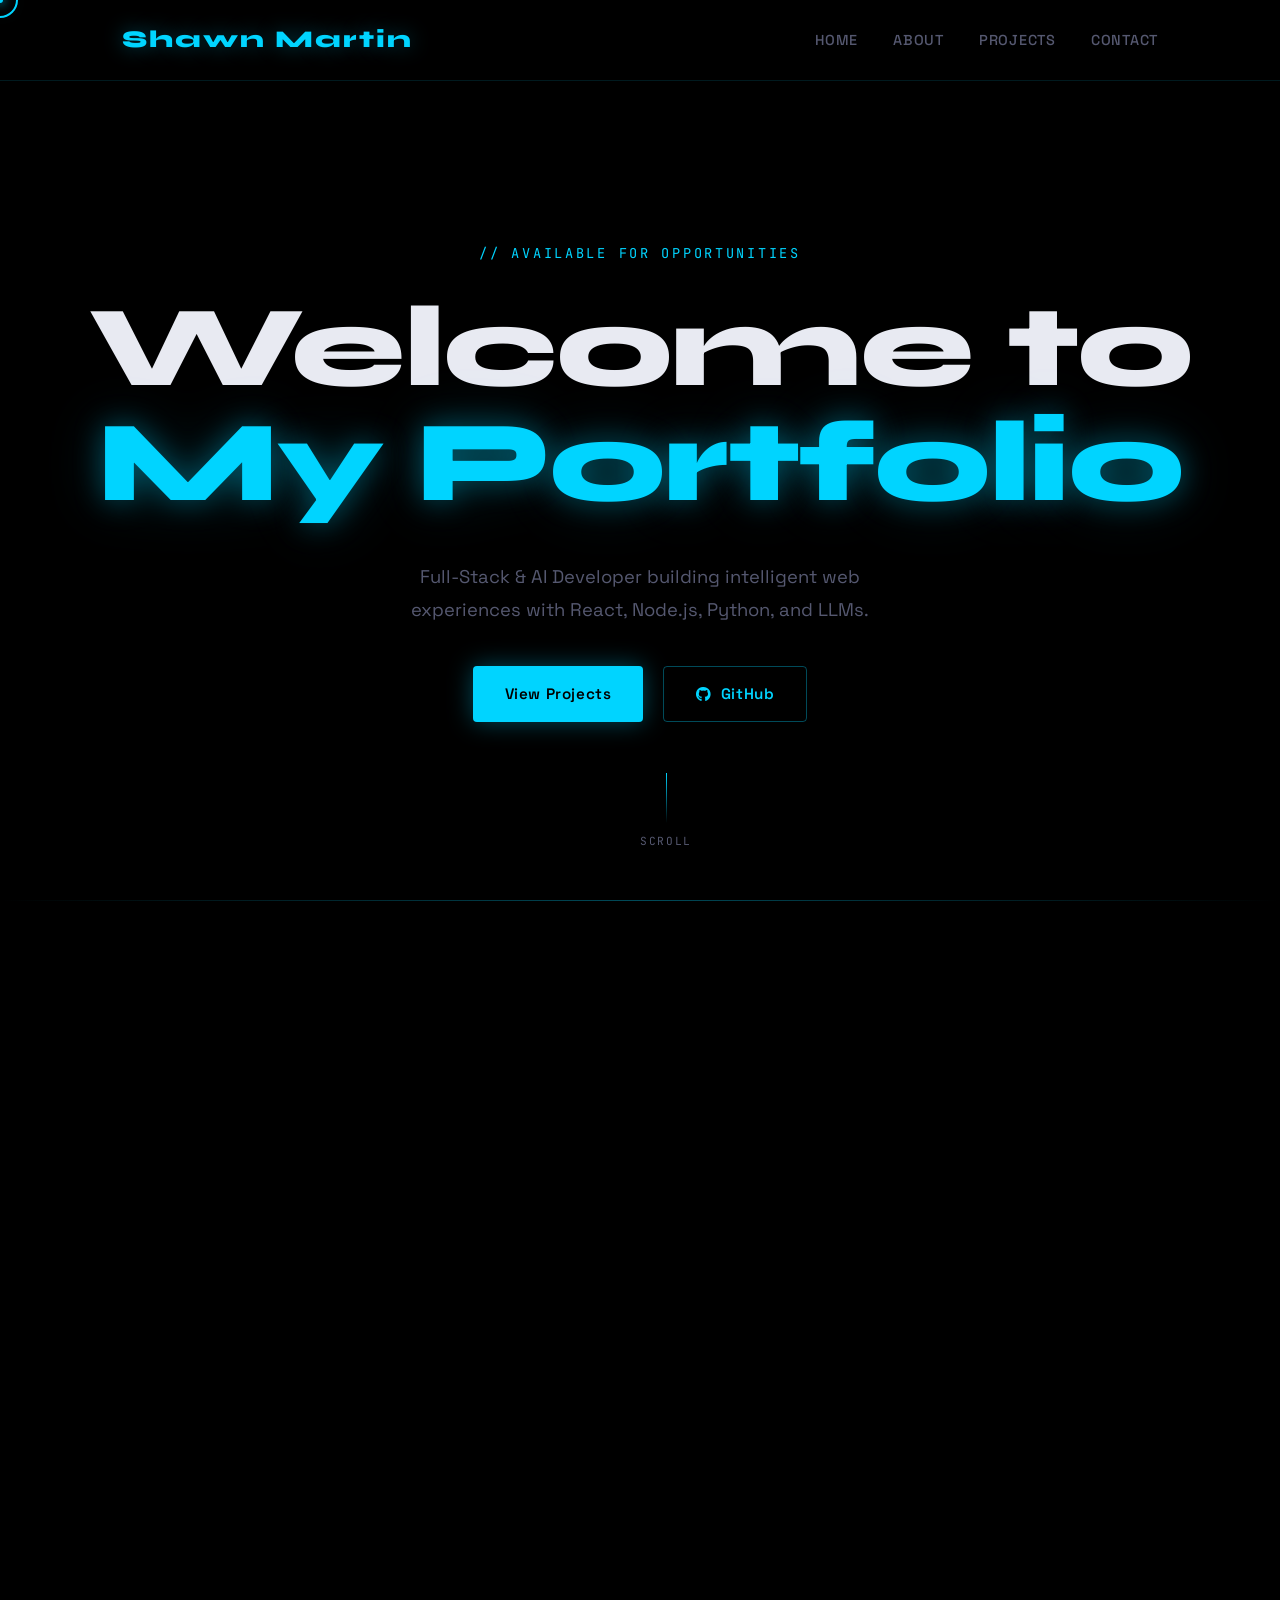
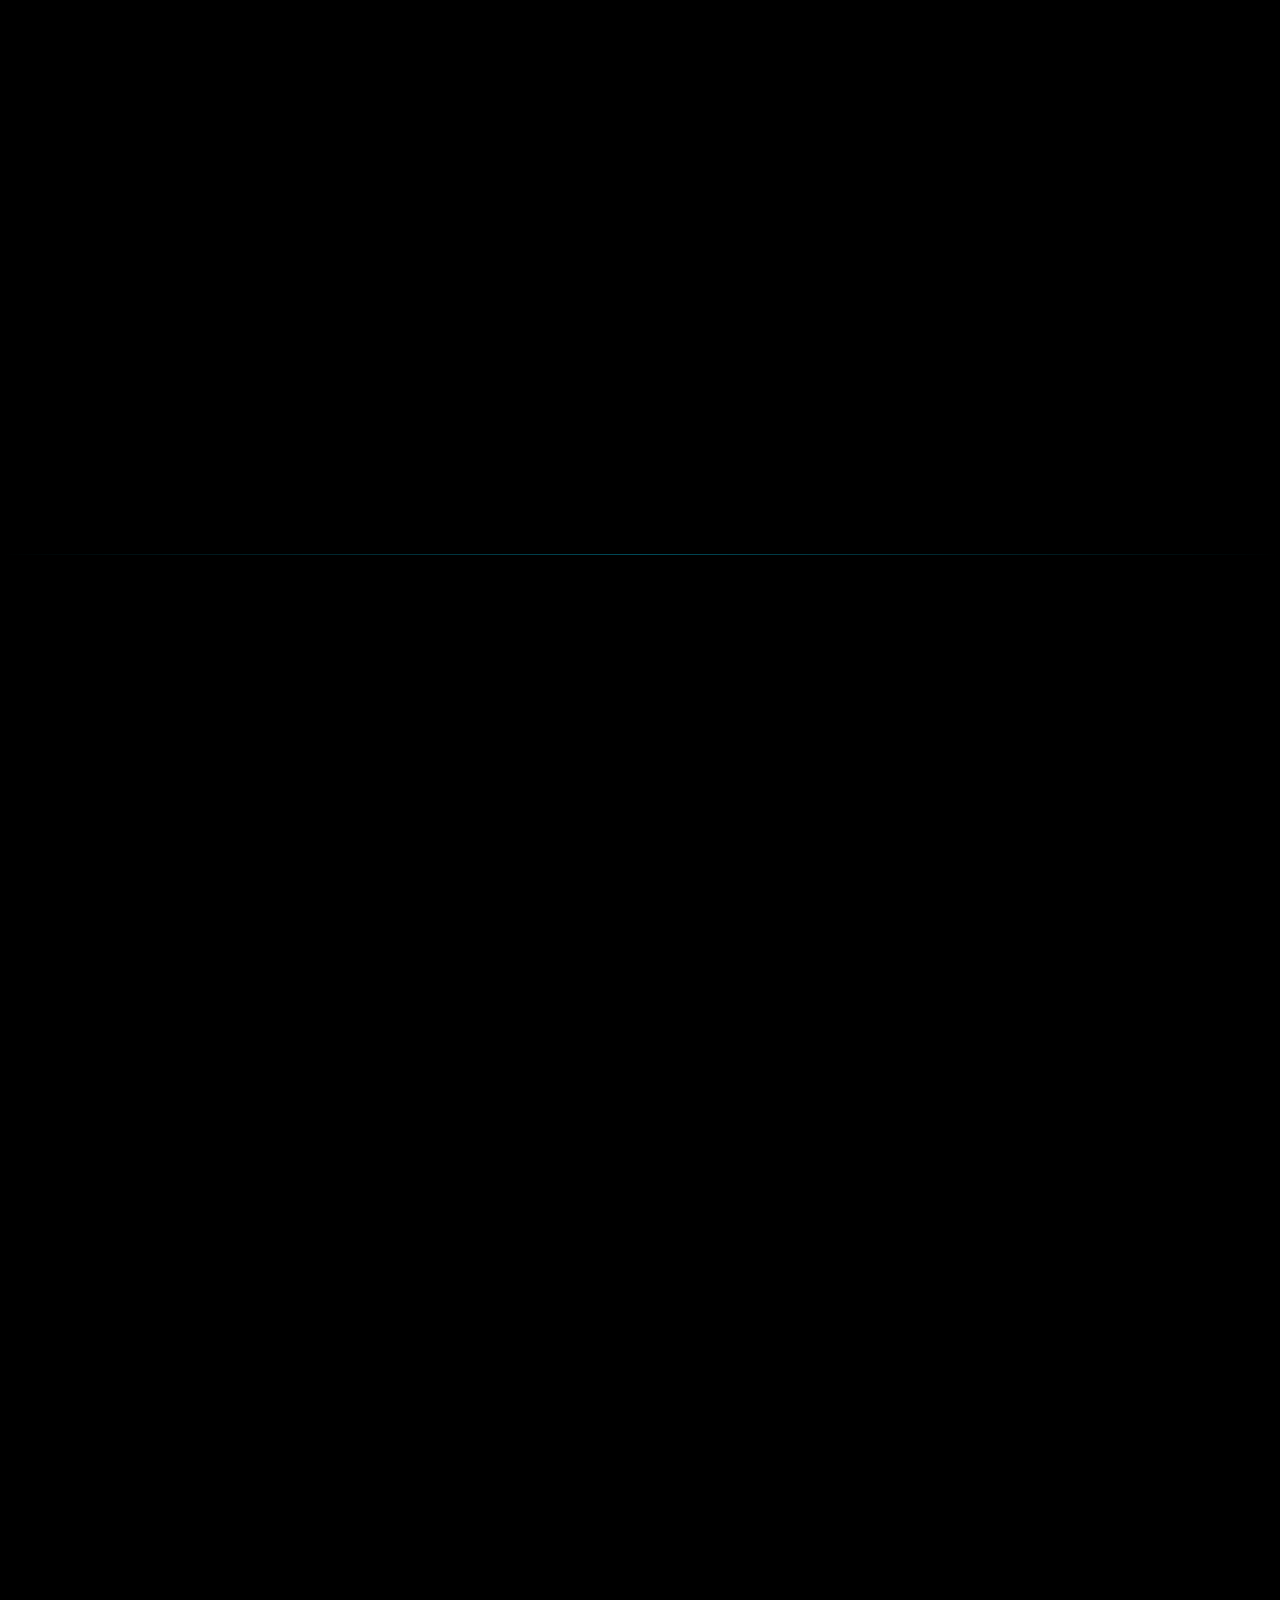
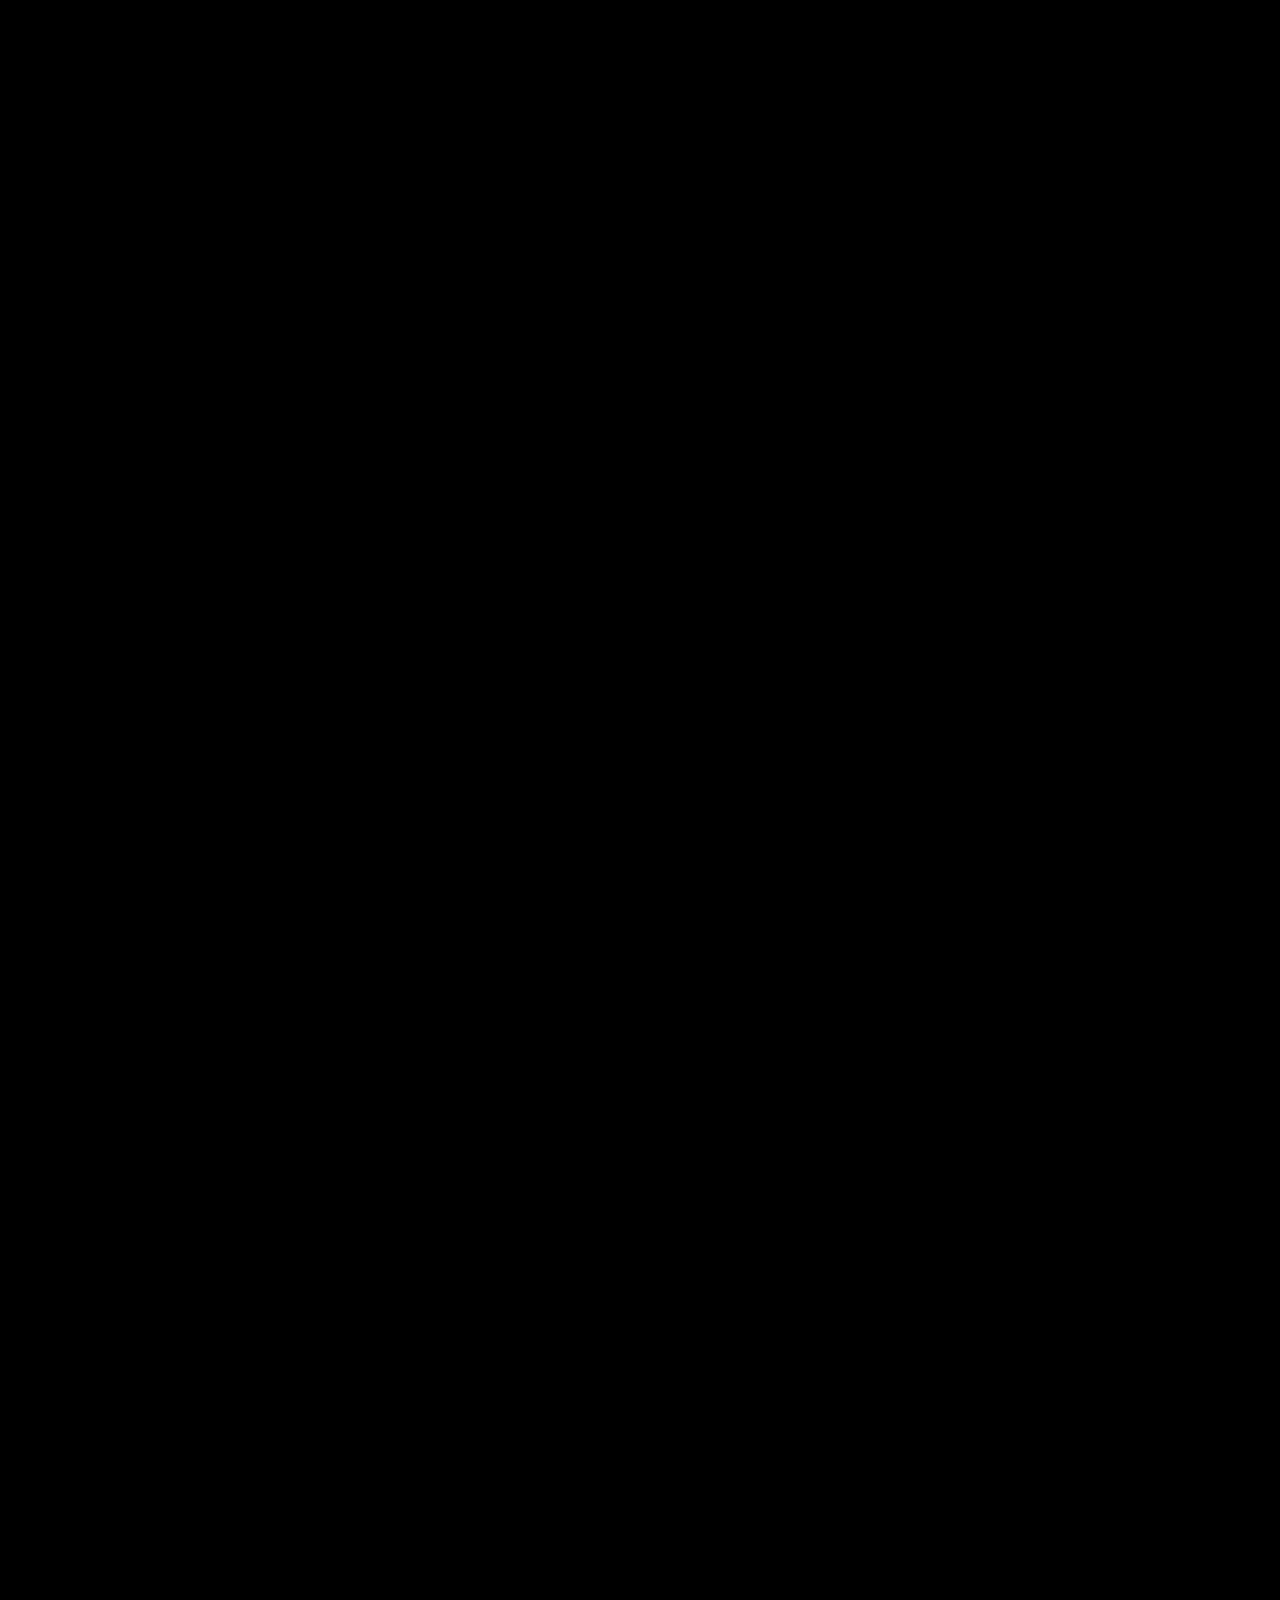
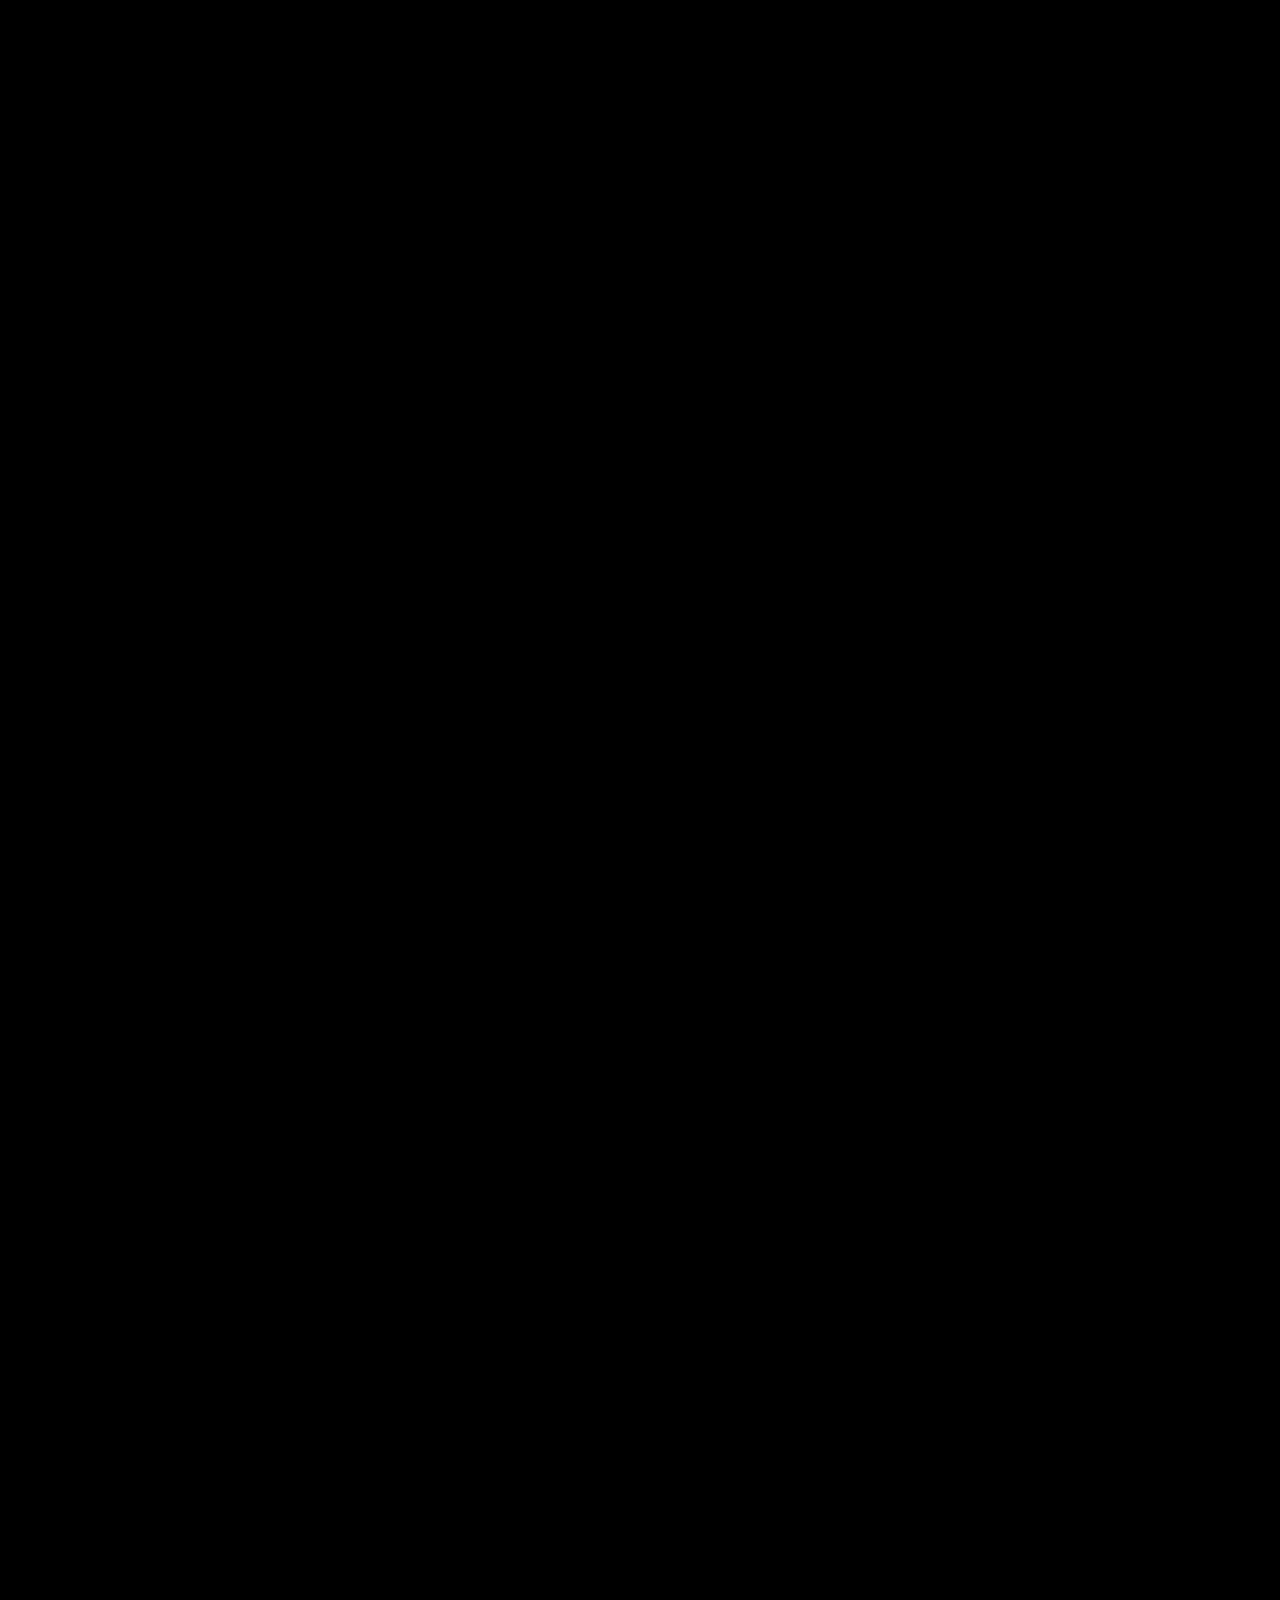
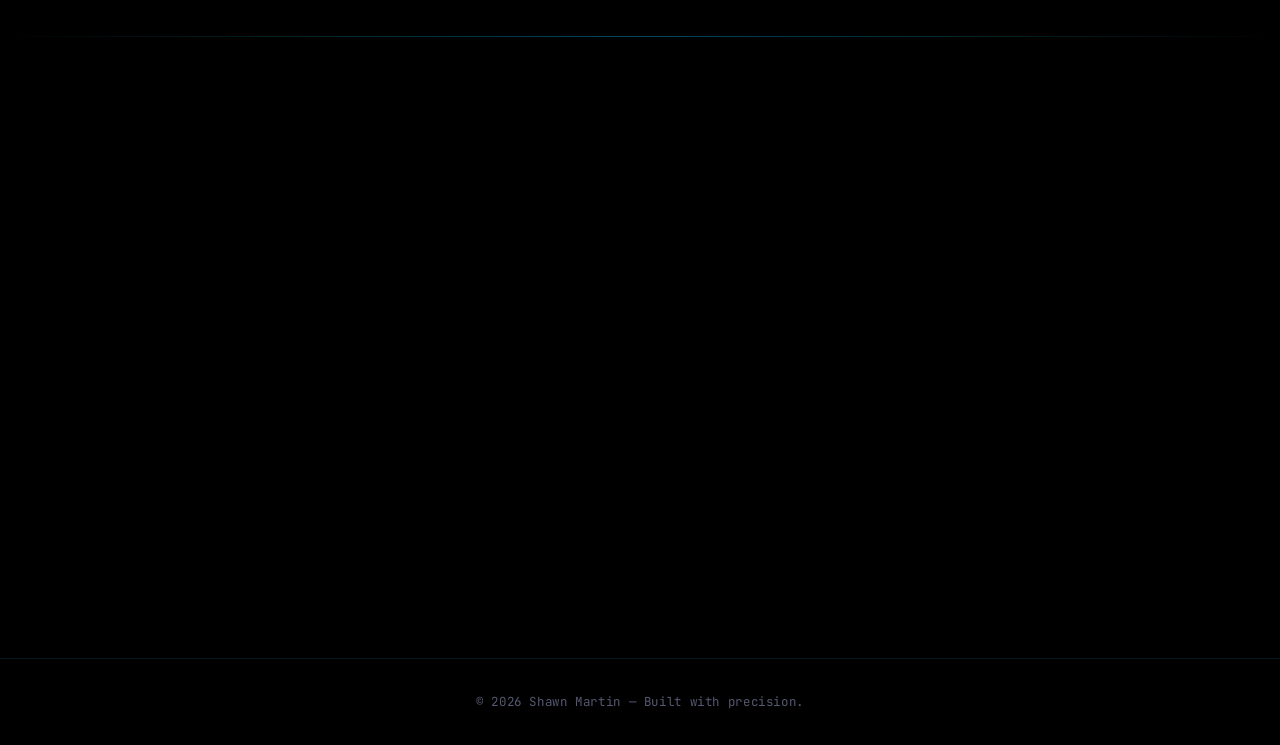
==== index.html @ 5ca2f399 "Update index.html Co-Authored-By: Claude Sonnet 4.6 <noreply@anthropic.com>" ====
<!DOCTYPE html>
<html lang="en">
<head>
  <meta charset="UTF-8" />
  <meta name="viewport" content="width=device-width, initial-scale=1.0"/>
  <title>Shawn Martin | Full-Stack & AI Developer</title>
  <link rel="preconnect" href="https://fonts.googleapis.com">
  <link href="https://fonts.googleapis.com/css2?family=Space+Grotesk:wght@300;400;500;600;700&family=Syne:wght@700;800&family=JetBrains+Mono:wght@400;700&display=swap" rel="stylesheet">
  <link rel="stylesheet" href="https://cdnjs.cloudflare.com/ajax/libs/font-awesome/6.6.0/css/all.min.css"/>
  <script src="https://cdnjs.cloudflare.com/ajax/libs/three.js/r128/three.min.js"></script>
  <style>
    :root {
      --bg: #000000;
      --surface: rgba(8, 8, 12, 0.92);
      --surface-alt: rgba(12, 12, 20, 0.95);
      --text: #c8ccd8;
      --text-bright: #e8eaf2;
      --text-muted: #555870;
      --accent: #00d4ff;
      --accent2: #0088cc;
      --accent-glow: rgba(0, 212, 255, 0.18);
      --accent-glow-strong: rgba(0, 212, 255, 0.35);
      --red: #ff3c5c;
      --red-glow: rgba(255, 60, 92, 0.2);
      --gold: #f0b429;
      --border: rgba(0, 212, 255, 0.12);
      --border-bright: rgba(0, 212, 255, 0.35);
    }

    *, *::before, *::after { margin:0; padding:0; box-sizing:border-box; }

    html { scroll-behavior: smooth; }

    body {
      font-family: 'Space Grotesk', sans-serif;
      background: #000;
      color: var(--text);
      line-height: 1.75;
      overflow-x: hidden;
      cursor: none;
    }

    /* ─── CUSTOM CURSOR ──────────────────────── */
    #cursor-ring {
      position: fixed;
      width: 36px; height: 36px;
      border: 2px solid var(--accent);
      border-radius: 50%;
      pointer-events: none;
      z-index: 99999;
      transform: translate(-50%,-50%);
      transition: width .25s, height .25s, background .25s, border-color .25s;
      mix-blend-mode: normal;
    }
    #cursor-dot {
      position: fixed;
      width: 6px; height: 6px;
      background: var(--accent);
      border-radius: 50%;
      pointer-events: none;
      z-index: 99999;
      transform: translate(-50%,-50%);
      box-shadow: 0 0 10px var(--accent), 0 0 20px var(--accent);
    }
    body.cursor-hover #cursor-ring {
      width: 60px; height: 60px;
      background: var(--accent-glow);
      border-color: var(--accent);
    }
    body.cursor-click #cursor-ring {
      width: 20px; height: 20px;
      background: var(--accent-glow-strong);
    }

    /* ─── CANVAS ──────────────────────────────── */
    #bg-canvas {
      position: fixed;
      top:0; left:0;
      width:100%; height:100%;
      z-index: 0;
      pointer-events: none;
    }

    /* ─── MOUSE RIPPLES ───────────────────────── */
    .ripple {
      position: fixed;
      border-radius: 50%;
      border: 1px solid var(--accent);
      pointer-events: none;
      z-index: 1;
      transform: translate(-50%,-50%) scale(0);
      opacity: 0.6;
      animation: rippleOut 0.8s ease-out forwards;
    }
    @keyframes rippleOut {
      to { transform: translate(-50%,-50%) scale(4); opacity: 0; }
    }

    /* ─── LAYOUT ──────────────────────────────── */
    .relative { position: relative; z-index: 2; }

    .container {
      max-width: 1100px;
      margin: 0 auto;
      padding: 0 2rem;
    }

    /* ─── HEADER ──────────────────────────────── */
    .header {
      position: fixed;
      top: 0; left: 0; right: 0;
      z-index: 1000;
      backdrop-filter: blur(20px);
      background: rgba(0,0,0,0.6);
      border-bottom: 1px solid var(--border);
      transition: background .3s;
    }
    nav {
      display: flex;
      align-items: center;
      justify-content: space-between;
      padding: 1.2rem 2rem;
      max-width: 1100px;
      margin: 0 auto;
    }
    .logo {
      font-family: 'Syne', sans-serif;
      font-size: 1.5rem;
      font-weight: 800;
      color: var(--accent);
      letter-spacing: 2px;
      text-shadow: 0 0 20px var(--accent-glow-strong);
    }
    .nav-links { display:flex; gap:2.2rem; list-style:none; }
    .nav-links a {
      color: var(--text-muted);
      text-decoration: none;
      font-size: .9rem;
      font-weight: 500;
      letter-spacing: .05em;
      text-transform: uppercase;
      transition: color .3s, text-shadow .3s;
      position: relative;
    }
    .nav-links a::after {
      content:'';
      position:absolute; bottom:-4px; left:0;
      width:0; height:1px;
      background: var(--accent);
      transition: width .3s;
    }
    .nav-links a:hover { color: var(--accent); text-shadow: 0 0 12px var(--accent); }
    .nav-links a:hover::after { width:100%; }

    /* ─── HERO ────────────────────────────────── */
    .hero {
      position: relative;
      z-index: 2;
      min-height: 100vh;
      display: flex;
      flex-direction: column;
      align-items: center;
      justify-content: center;
      text-align: center;
      padding: 8rem 2rem 4rem;
    }

    .hero-eyebrow {
      font-family: 'JetBrains Mono', monospace;
      font-size: .85rem;
      color: var(--accent);
      letter-spacing: .2em;
      text-transform: uppercase;
      margin-bottom: 1.5rem;
      opacity: 0;
      animation: fadeUp .8s .2s forwards;
    }

    .hero h1 {
      font-family: 'Syne', sans-serif;
      font-size: clamp(3.5rem, 9vw, 7.5rem);
      font-weight: 800;
      line-height: 1.0;
      letter-spacing: -2px;
      color: var(--text-bright);
      margin-bottom: 1rem;
      opacity: 0;
      animation: fadeUp .9s .4s forwards;
    }
    .hero h1 span {
      color: var(--accent);
      text-shadow: 0 0 30px var(--accent-glow-strong), 0 0 60px var(--accent-glow);
    }

    .hero-sub {
      font-size: 1.15rem;
      color: var(--text-muted);
      max-width: 520px;
      margin: 1.5rem auto 2.5rem;
      line-height: 1.8;
      opacity: 0;
      animation: fadeUp 1s .6s forwards;
    }

    .hero-actions {
      display: flex;
      gap: 1.2rem;
      flex-wrap: wrap;
      justify-content: center;
      opacity: 0;
      animation: fadeUp 1s .8s forwards;
    }

    /* ─── SCROLL INDICATOR ─────────────────────── */
    .scroll-hint {
      position: absolute;
      bottom: 3rem;
      left: 50%;
      transform: translateX(-50%);
      display: flex;
      flex-direction: column;
      align-items: center;
      gap: .6rem;
      font-family: 'JetBrains Mono', monospace;
      font-size: .7rem;
      letter-spacing: .15em;
      color: var(--text-muted);
      text-transform: uppercase;
      opacity: 0;
      animation: fadeUp 1s 1.4s forwards;
    }
    .scroll-line {
      width: 1px;
      height: 50px;
      background: linear-gradient(to bottom, var(--accent), transparent);
      animation: scrollPulse 2s ease-in-out infinite;
    }
    @keyframes scrollPulse {
      0%,100% { opacity:.3; transform: scaleY(1); }
      50% { opacity:1; transform: scaleY(1.2); }
    }

    /* ─── BUTTONS ──────────────────────────────── */
    .btn {
      display: inline-flex;
      align-items: center;
      gap: .6rem;
      padding: .85rem 2rem;
      font-family: 'Space Grotesk', sans-serif;
      font-size: .95rem;
      font-weight: 600;
      letter-spacing: .04em;
      text-decoration: none;
      border-radius: 4px;
      transition: all .3s;
      cursor: none;
      border: none;
    }
    .btn-primary {
      background: var(--accent);
      color: #000;
      box-shadow: 0 0 24px var(--accent-glow-strong);
    }
    .btn-primary:hover {
      background: #fff;
      box-shadow: 0 0 40px var(--accent);
      transform: translateY(-2px);
    }
    .btn-outline {
      background: transparent;
      color: var(--accent);
      border: 1px solid var(--border-bright);
    }
    .btn-outline:hover {
      background: var(--accent-glow);
      border-color: var(--accent);
      transform: translateY(-2px);
    }

    /* ─── SECTIONS ─────────────────────────────── */
    .section {
      position: relative;
      z-index: 2;
      padding: 8rem 0;
    }
    .section-label {
      font-family: 'JetBrains Mono', monospace;
      font-size: .78rem;
      color: var(--accent);
      letter-spacing: .25em;
      text-transform: uppercase;
      margin-bottom: .8rem;
    }
    .section h2 {
      font-family: 'Syne', sans-serif;
      font-size: clamp(2.2rem, 5vw, 3.5rem);
      font-weight: 800;
      color: var(--text-bright);
      margin-bottom: 1rem;
      line-height: 1.1;
    }
    .section-desc {
      color: var(--text-muted);
      font-size: 1.05rem;
      max-width: 520px;
      line-height: 1.8;
      margin-bottom: 4rem;
    }

    /* ─── DIVIDER LINE ─────────────────────────── */
    .divider {
      width: 100%;
      height: 1px;
      background: linear-gradient(90deg, transparent, var(--border-bright), transparent);
      margin: 0;
      position: relative;
      z-index: 2;
    }

    /* ─── ABOUT ────────────────────────────────── */
    .about-grid {
      display: grid;
      grid-template-columns: 1fr 1fr;
      gap: 4rem;
      align-items: center;
    }
    .about-text p {
      color: var(--text);
      line-height: 1.9;
      margin-bottom: 1.2rem;
      font-size: 1.05rem;
    }
    .about-text p strong { color: var(--text-bright); }

    .stat-row {
      display: flex;
      gap: 2.5rem;
      margin-top: 2rem;
    }
    .stat {
      border-left: 2px solid var(--accent);
      padding-left: 1rem;
    }
    .stat-num {
      font-family: 'Syne', sans-serif;
      font-size: 2rem;
      font-weight: 800;
      color: var(--accent);
      line-height: 1;
    }
    .stat-label {
      font-size: .8rem;
      color: var(--text-muted);
      letter-spacing: .05em;
      text-transform: uppercase;
    }

    /* ─── SKILLS ───────────────────────────────── */
    .skills-grid {
      display: grid;
      grid-template-columns: repeat(auto-fill, minmax(140px, 1fr));
      gap: 1rem;
    }
    .skill-chip {
      display: flex;
      flex-direction: column;
      align-items: center;
      gap: .5rem;
      padding: 1.4rem 1rem;
      background: var(--surface-alt);
      border: 1px solid var(--border);
      border-radius: 8px;
      font-size: .85rem;
      font-weight: 500;
      color: var(--text);
      transition: all .3s;
      cursor: default;
    }
    .skill-chip i {
      font-size: 1.5rem;
      color: var(--accent);
      transition: transform .3s;
    }
    .skill-chip:hover {
      border-color: var(--accent);
      background: var(--accent-glow);
      color: var(--text-bright);
      transform: translateY(-4px);
      box-shadow: 0 8px 24px var(--accent-glow);
    }
    .skill-chip:hover i { transform: scale(1.2); }

    /* ─── PROJECTS ─────────────────────────────── */
    .project-card {
      background: var(--surface-alt);
      border: 1px solid var(--border);
      border-radius: 12px;
      padding: 2.5rem;
      margin-bottom: 2rem;
      transition: border-color .3s, box-shadow .3s, transform .3s;
      position: relative;
      overflow: hidden;
    }
    .project-card::before {
      content: '';
      position: absolute;
      top: 0; left: 0;
      width: 3px; height: 0;
      background: var(--accent);
      transition: height .4s;
    }
    .project-card:hover::before { height: 100%; }
    .project-card:hover {
      border-color: var(--border-bright);
      box-shadow: 0 0 40px var(--accent-glow);
      transform: translateX(4px);
    }
    .project-number {
      font-family: 'JetBrains Mono', monospace;
      font-size: .75rem;
      color: var(--accent);
      letter-spacing: .2em;
      margin-bottom: .8rem;
      opacity: .6;
    }
    .project-title {
      font-family: 'Syne', sans-serif;
      font-size: 1.5rem;
      font-weight: 800;
      color: var(--text-bright);
      margin-bottom: .8rem;
    }
    .project-desc {
      color: var(--text-muted);
      font-size: .98rem;
      line-height: 1.8;
      margin-bottom: 1.2rem;
    }
    .project-tags {
      display: flex;
      flex-wrap: wrap;
      gap: .5rem;
      margin-bottom: 1.5rem;
    }
    .tag {
      font-family: 'JetBrains Mono', monospace;
      font-size: .72rem;
      color: var(--accent);
      border: 1px solid var(--border-bright);
      border-radius: 3px;
      padding: .2rem .6rem;
      letter-spacing: .05em;
    }
    .project-features {
      list-style: none;
      margin-bottom: 1.5rem;
    }
    .project-features li {
      color: var(--text);
      font-size: .92rem;
      padding: .3rem 0;
      padding-left: 1.2rem;
      position: relative;
    }
    .project-features li::before {
      content: '›';
      position: absolute;
      left: 0;
      color: var(--accent);
      font-weight: 700;
    }
    .project-image {
      width: 100%;
      max-height: 340px;
      object-fit: contain;
      border-radius: 8px;
      margin-bottom: 1.8rem;
      border: 1px solid var(--border);
      background: #050508;
      transition: box-shadow .3s;
    }
    .project-card:hover .project-image {
      box-shadow: 0 8px 32px var(--accent-glow);
    }

    /* ─── CONTACT ───────────────────────────────── */
    .contact-grid {
      display: grid;
      grid-template-columns: repeat(auto-fit, minmax(200px, 1fr));
      gap: 1rem;
      margin-top: 2rem;
    }
    .contact-item {
      display: flex;
      align-items: center;
      gap: .8rem;
      padding: 1.2rem 1.5rem;
      background: var(--surface-alt);
      border: 1px solid var(--border);
      border-radius: 8px;
      color: var(--text);
      text-decoration: none;
      font-size: .92rem;
      transition: all .3s;
    }
    .contact-item i { color: var(--accent); font-size: 1.1rem; }
    .contact-item:hover {
      border-color: var(--accent);
      background: var(--accent-glow);
      color: var(--text-bright);
      transform: translateY(-3px);
      box-shadow: 0 8px 24px var(--accent-glow);
    }

    /* ─── FOOTER ────────────────────────────────── */
    footer {
      position: relative;
      z-index: 2;
      border-top: 1px solid var(--border);
      padding: 2rem;
      text-align: center;
      font-family: 'JetBrains Mono', monospace;
      font-size: .78rem;
      color: var(--text-muted);
      letter-spacing: .05em;
    }

    /* ─── INTERACTIVE HOVER CARDS ──────────────── */
    .tilt-card {
      transform-style: preserve-3d;
      transition: transform .1s;
    }

    /* ─── SCROLL REVEAL ─────────────────────────── */
    .reveal {
      opacity: 0;
      transform: translateY(30px);
      transition: opacity .7s, transform .7s;
    }
    .reveal.visible {
      opacity: 1;
      transform: translateY(0);
    }

    @keyframes fadeUp {
      to { opacity:1; transform: translateY(0); }
      from { opacity:0; transform: translateY(24px); }
    }

    /* ─── INTERACTIVE TERMINAL ─────────────────── */
    .terminal {
      background: #050508;
      border: 1px solid var(--border-bright);
      border-radius: 10px;
      overflow: hidden;
      font-family: 'JetBrains Mono', monospace;
    }
    .terminal-bar {
      background: #0d0d14;
      padding: .7rem 1rem;
      display: flex;
      align-items: center;
      gap: .5rem;
      border-bottom: 1px solid var(--border);
    }
    .terminal-dot {
      width: 10px; height: 10px;
      border-radius: 50%;
    }
    .terminal-dot.red { background: #ff5f57; }
    .terminal-dot.yellow { background: #ffbd2e; }
    .terminal-dot.green { background: #28c840; }
    .terminal-body {
      padding: 1.5rem;
      font-size: .82rem;
      color: #7ec8a0;
      min-height: 180px;
    }
    .terminal-line { margin-bottom: .3rem; line-height: 1.6; }
    .terminal-line .prompt { color: var(--accent); }
    .terminal-line .cmd { color: #c8ccd8; }
    .terminal-line .out { color: #7ec8a0; }
    .terminal-line .comment { color: #444860; }
    #terminal-input-line {
      display: flex;
      align-items: center;
      gap: .5rem;
      margin-top: .8rem;
    }
    #terminal-input {
      background: transparent;
      border: none;
      outline: none;
      color: var(--text-bright);
      font-family: 'JetBrains Mono', monospace;
      font-size: .82rem;
      flex: 1;
      caret-color: var(--accent);
    }
    .cursor-blink {
      display: inline-block;
      width: 8px; height: 14px;
      background: var(--accent);
      animation: blink .8s steps(1) infinite;
      vertical-align: text-bottom;
    }
    @keyframes blink { 50% { opacity:0; } }

    /* ─── PARTICLE CLICK EFFECT ────────────────── */
    .burst-particle {
      position: fixed;
      width: 4px; height: 4px;
      border-radius: 50%;
      background: var(--accent);
      pointer-events: none;
      z-index: 9999;
      animation: burst .6s ease-out forwards;
    }
    @keyframes burst {
      to { opacity:0; transform: translate(var(--tx), var(--ty)) scale(0); }
    }

    /* ─── RESPONSIVE ─────────────────────────────── */
    @media (max-width: 768px) {
      .about-grid { grid-template-columns: 1fr; gap: 2rem; }
      .stat-row { gap: 1.5rem; }
      nav { flex-wrap: wrap; gap: .8rem; }
      .nav-links { gap: 1.2rem; }
    }
    @media (max-width: 480px) {
      .hero h1 { font-size: 2.8rem; }
      .skills-grid { grid-template-columns: repeat(2, 1fr); }
      .hero-actions { flex-direction: column; align-items: stretch; }
      .btn { justify-content: center; }
    }
  </style>
</head>
<body>

<!-- Custom Cursor -->
<div id="cursor-ring"></div>
<div id="cursor-dot"></div>

<!-- Three.js Canvas -->
<canvas id="bg-canvas"></canvas>

<!-- ─────────────── HEADER ─────────────── -->
<header class="header">
  <nav>
    <div class="logo">Shawn Martin</div>
    <ul class="nav-links">
      <li><a href="#home">Home</a></li>
      <li><a href="#about">About</a></li>
      <li><a href="#projects">Projects</a></li>
      <li><a href="#contact">Contact</a></li>
    </ul>
  </nav>
</header>

<!-- ─────────────── HERO ─────────────── -->
<section id="home" class="hero">
  <p class="hero-eyebrow">// Available for opportunities</p>
  <h1>Welcome to<br><span>My Portfolio</span></h1>
  <p class="hero-sub">Full-Stack &amp; AI Developer building intelligent web experiences with React, Node.js, Python, and LLMs.</p>
  <div class="hero-actions">
    <a href="#projects" class="btn btn-primary">View Projects</a>
    <a href="https://github.com/ShawnM20" target="_blank" class="btn btn-outline"><i class="fab fa-github"></i> GitHub</a>
  </div>
  <div class="scroll-hint">
    <div class="scroll-line"></div>
    scroll
  </div>
</section>

<div class="divider"></div>

<!-- ─────────────── ABOUT ─────────────── -->
<section id="about" class="section relative">
  <div class="container">
    <div class="about-grid">
      <div class="about-text reveal">
        <p class="section-label">About me</p>
        <h2>Building the<br>future of web</h2>
        <p style="margin-top:1.5rem">Full-stack developer with a <strong>deep focus on AI-powered applications</strong>. I build scalable web apps with React, Node.js, and Python, integrating large language models to create intelligent, interactive experiences.</p>
        <p>I love turning complex problems into <strong>clean, user-friendly solutions, </strong>from traditional full-stack systems to modern AI chat assistants and real-time platforms.</p>
        <div class="stat-row">
          <div class="stat">
            <div class="stat-num">5+</div>
            <div class="stat-label">Projects shipped</div>
          </div>
          <div class="stat">
            <div class="stat-num">10+</div>
            <div class="stat-label">Technologies</div>
          </div>
          <div class="stat">
            <div class="stat-num">∞</div>
            <div class="stat-label">Problems solved</div>
          </div>
        </div>
      </div>
      <div class="reveal" style="transition-delay:.2s">
        <!-- Interactive Terminal -->
        <div class="terminal tilt-card">
          <div class="terminal-bar">
            <div class="terminal-dot red"></div>
            <div class="terminal-dot yellow"></div>
            <div class="terminal-dot green"></div>
            <span style="color:#555870; font-size:.78rem; margin-left:.5rem; font-family:'JetBrains Mono',monospace">shawn@portfolio ~ </span>
          </div>
          <div class="terminal-body" id="terminal-body">
            <div class="terminal-line"><span class="prompt">$ </span><span class="cmd">whoami</span></div>
            <div class="terminal-line"><span class="out">shawn_martin — full-stack & AI dev</span></div>
            <div class="terminal-line" style="margin-top:.5rem"><span class="prompt">$ </span><span class="cmd">skills --list</span></div>
            <div class="terminal-line"><span class="out">[ React, Node.js, Python, AI/LLMs,</span></div>
            <div class="terminal-line"><span class="out">  MySQL, TypeScript, REST APIs ]</span></div>
            <div class="terminal-line" style="margin-top:.5rem"><span class="prompt">$ </span><span class="cmd">status</span></div>
            <div class="terminal-line"><span class="out">🟢 Open to opportunities</span></div>
            <div class="terminal-line" style="margin-top:.8rem"><span class="comment">// Try typing a command below ↓</span></div>
            <div id="terminal-input-line">
              <span class="prompt">$ </span>
              <input id="terminal-input" placeholder="help" autocomplete="off" spellcheck="false" />
              <span class="cursor-blink"></span>
            </div>
          </div>
        </div>
      </div>
    </div>

    <!-- Skills -->
    <div style="margin-top:5rem">
      <p class="section-label reveal">Core Technologies</p>
      <div class="skills-grid" style="margin-top:1.5rem">
        <div class="skill-chip reveal"><i class="fab fa-js"></i>JavaScript</div>
        <div class="skill-chip reveal" style="transition-delay:.05s"><i class="fab fa-react"></i>React</div>
        <div class="skill-chip reveal" style="transition-delay:.1s"><i class="fab fa-node-js"></i>Node.js</div>
        <div class="skill-chip reveal" style="transition-delay:.15s"><i class="fab fa-python"></i>Python</div>
        <div class="skill-chip reveal" style="transition-delay:.2s"><i class="fas fa-brain"></i>AI / LLMs</div>
        <div class="skill-chip reveal" style="transition-delay:.25s"><i class="fas fa-robot"></i>Chatbots</div>
        <div class="skill-chip reveal" style="transition-delay:.3s"><i class="fas fa-database"></i>MySQL</div>
        <div class="skill-chip reveal" style="transition-delay:.35s"><i class="fab fa-html5"></i>HTML / CSS</div>
        <div class="skill-chip reveal" style="transition-delay:.4s"><i class="fab fa-git-alt"></i>Git</div>
        <div class="skill-chip reveal" style="transition-delay:.45s"><i class="fas fa-plug"></i>REST APIs</div>
      </div>
    </div>
  </div>
</section>

<div class="divider"></div>

<!-- ─────────────── PROJECTS ─────────────── -->
<section id="projects" class="section relative">
  <div class="container">
    <p class="section-label reveal">Selected work</p>
    <h2 class="reveal" style="transition-delay:.1s">Projects</h2>
    <p class="section-desc reveal" style="transition-delay:.2s">A collection of projects spanning AI, full-stack web development, and interactive experiences.</p>

    <!-- GenChat -->
    <div class="project-card tilt-card reveal">
      <div class="project-number">01 / 06</div>
      <div class="project-title">🧠 GenChat Assistant</div>
      <img src="images/genchat.png" alt="GenChat Assistant" class="project-image" onerror="this.style.display='none'">
      <div class="project-tags">
        <span class="tag">Python</span>
        <span class="tag">AI / LLM</span>
        <span class="tag">LangChain</span>
        <span class="tag">Chatbot</span>
        <span class="tag">API Integration</span>
      </div>
      <p class="project-desc">A versatile modular AI chat assistant delivering general knowledge and custom "unique abilities" far beyond typical chatbots. Built on an extensible architecture with pluggable modules.</p>
      <ul class="project-features">
        <li>Conversational memory and context-aware responses</li>
        <li>Extensible architecture with pluggable ability modules</li>
        <li>Custom tools for specialized tasks and enhanced functionality</li>
        <li>Clean, maintainable codebase with separation of concerns</li>
      </ul>
      <a href="https://github.com/ShawnM20/genchat-assistant-" target="_blank" class="btn btn-outline">View Source Code →</a>
    </div>

    <!-- Weather Atlas -->
    <div class="project-card tilt-card reveal" style="transition-delay:.1s">
      <div class="project-number">02 / 06</div>
      <div class="project-title">⛅ Weather Atlas</div>
      <div class="project-tags">
        <span class="tag">React</span>
        <span class="tag">TypeScript</span>
        <span class="tag">Vite</span>
        <span class="tag">Open-Meteo API</span>
        <span class="tag">Responsive UI</span>
      </div>
      <p class="project-desc">A polished weather dashboard, search any city, check current conditions, and view a seven-day forecast in a clean responsive interface with Fahrenheit/Celsius toggle.</p>
      <ul class="project-features">
        <li>Automatic local weather lookup when location access is enabled</li>
        <li>Fast city search powered by live geocoding and forecast APIs</li>
        <li>Current conditions: temperature, feels-like, humidity, wind</li>
        <li>Mobile-first, fully responsive layout</li>
      </ul>
      <a href="https://github.com/ShawnM20/react-weather-app" target="_blank" class="btn btn-outline">View Source Code →</a>
    </div>

 <div class="project-card tilt-card reveal" style="transition-delay:.3s">
      <div class="project-number">03 / 06</div>
      <div class="project-title">🤖 AI Application Tracker</div>
      <div class="project-tags">
        <span class="tag">Node.js</span>
        <span class="tag">Express</span>
        <span class="tag">MongoDB</span>
        <span class="tag">OpenAI API</span>
        <span class="tag">React</span>
      </div>
      <p class="project-desc">An intelligent ecosystem designed to manage the job hunt lifecycle. Featuring smart interview preparation and automated application analysis to give candidates a competitive edge.</p>
      <ul class="project-features">
        <li>AI-powered resume analysis and optimization tips</li>
        <li>Smart Interview Prep module for practicing common industry questions</li>
        <li>REST API backend for tracking application status and deadlines</li>
        <li>Clean, modern dashboard for centralizing your job search</li>
      </ul>
      <div style="display:flex; gap:1rem; flex-wrap:wrap;">
        <a href="https://ai-application-tracker-alpha.vercel.app/" target="_blank" class="btn btn-primary">Try Live →</a>
        <a href="https://github.com/ShawnM20/AI-Application-Tracker" target="_blank" class="btn btn-outline">Source Code</a>
      </div>
    </div>

    <!-- Tic Tac Toe -->
    <div class="project-card tilt-card reveal" style="transition-delay:.2s">
      <div class="project-number">04 / 06</div>
      <div class="project-title">🎮 Enhanced Tic-Tac-Toe</div>
      <div class="project-tags">
        <span class="tag">Vanilla JS</span>
        <span class="tag">Minimax AI</span>
        <span class="tag">LocalStorage</span>
        <span class="tag">Responsive</span>
      </div>
      <p class="project-desc">Production-grade Tic-Tac-Toe showcasing advanced JavaScript patterns, algorithmic depth with minimax + alpha-beta pruning, and polished UX.</p>
      <ul class="project-features">
        <li>AI powered by minimax with alpha-beta pruning</li>
        <li>Undo/redo with clean state restoration</li>
        <li>Persistent dark mode and score tracking via LocalStorage</li>
        <li>Fully responsive and accessible design</li>
      </ul>
      <div style="display:flex; gap:1rem; flex-wrap:wrap;">
        <a href="https://shawnm20.github.io/tic-tac-toe/" target="_blank" class="btn btn-primary">Play Live →</a>
        <a href="https://github.com/ShawnM20/shawnm20.github.io/blob/main/tic-tac-toe/index.html" target="_blank" class="btn btn-outline">Source Code</a>
      </div>
    </div>

    <!-- Job Board -->
    <div class="project-card tilt-card reveal" style="transition-delay:.25s">
      <div class="project-number">05 / 06</div>
      <div class="project-title">💼 Job Board</div>
      <div class="project-tags">
        <span class="tag">React</span>
        <span class="tag">Node.js</span>
        <span class="tag">Express</span>
        <span class="tag">MongoDB</span>
        <span class="tag">JWT Auth</span>
        <span class="tag">Tailwind CSS</span>
        <span class="tag">Multer</span>
      </div>
      <p class="project-desc">A full-stack MERN job board where employers can post and manage listings, and applicants can browse openings and submit applications with resume uploads — all secured with JWT authentication.</p>
      <ul class="project-features">
        <li>JWT-based authentication with bcrypt password hashing</li>
        <li>Resume/CV file uploads with validation (PDF, DOC, DOCX)</li>
        <li>Protected routes, only authenticated users can post or delete jobs</li>
        <li>Real-time search and filter across job listings</li>
        <li>Admin view for managing all incoming applications</li>
      </ul>
      <a href="https://github.com/ShawnM20/job-board" target="_blank" class="btn btn-outline">View Source Code →</a>
    </div>

    <!-- FitForge -->
    <div class="project-card tilt-card reveal" style="transition-delay:.3s">
      <div class="project-number">06 / 06</div>
      <div class="project-title">💪 FitForge: Fitness Mobile App</div>
      <img src="images/fitforge.png" alt="FitForge App" class="project-image" onerror="this.style.display='none'">
      <div class="project-tags">
        <span class="tag">React Native</span>
        <span class="tag">Expo</span>
        <span class="tag">Node.js</span>
        <span class="tag">Express</span>
        <span class="tag">PostgreSQL</span>
        <span class="tag">Cloudflare R2</span>
        <span class="tag">Claude AI</span>
        <span class="tag">JWT Auth</span>
      </div>
      <p class="project-desc">A production-grade full-stack fitness mobile app deployed on Fly.io with a live user base. Features an AI-powered coaching system, social community feed, workout and nutrition tracking, real-time notifications, and cloud media storage — built end-to-end from database schema to mobile UI.</p>
      <ul class="project-features">
        <li>Social feed with posts, likes, comments, follows, and a real-time notification system</li>
        <li>Workout analytics with streak tracking, 4-week trends, personal records, and calendar heatmap</li>
        <li>Nutrition logging with personalized macro goals set during a multi-step onboarding flow</li>
        <li>Cloud media uploads via Cloudflare R2 with JWT auth, token rotation, and bcrypt password hashing</li>
        <li>Deployed to Fly.io (backend) + Neon (PostgreSQL), live and accessible 24/7</li>
      </ul>
      <div style="display:flex; gap:1rem; flex-wrap:wrap;">
        <a href="https://github.com/ShawnM20/fitforge-backend" target="_blank" class="btn btn-outline">Backend Code</a>
        <a href="https://github.com/ShawnM20/fitforge" target="_blank" class="btn btn-outline">App Code</a>
      </div>
    </div>

  </div>
</section>

<div class="divider"></div>


<!-- ─────────────── CONTACT ─────────────── -->
<section id="contact" class="section relative">
  <div class="container">
    <p class="section-label reveal">Get in touch</p>
    <h2 class="reveal" style="transition-delay:.1s">Let's work<br>together</h2>
    <p class="section-desc reveal" style="transition-delay:.2s">Available for full-time roles, internships, freelance work, or just a conversation about web development and AI projects.</p>
    <div class="contact-grid reveal" style="transition-delay:.3s">
      <a href="mailto:slmartin2003@gmail.com" class="contact-item"><i class="fas fa-envelope"></i>slmartin2003@gmail.com</a>
      <a href="tel:+19083800431" class="contact-item"><i class="fas fa-phone"></i>(908) 380-0431</a>
      <a href="https://www.linkedin.com/in/shawn-martin-7861a6363" target="_blank" class="contact-item"><i class="fab fa-linkedin"></i>LinkedIn</a>
      <a href="https://github.com/ShawnM20" target="_blank" class="contact-item"><i class="fab fa-github"></i>GitHub</a>
    </div>
  </div>
</section>

<footer>
  <p>© 2026 Shawn Martin — Built with precision.</p>
</footer>

<script>

const ring = document.getElementById('cursor-ring');
const dot  = document.getElementById('cursor-dot');
let rx = 0, ry = 0, tx = 0, ty = 0;

document.addEventListener('mousemove', e => {
  tx = e.clientX; ty = e.clientY;
  dot.style.left = tx + 'px';
  dot.style.top  = ty + 'px';
});

function animateCursor() {
  rx += (tx - rx) * 0.12;
  ry += (ty - ry) * 0.12;
  ring.style.left = rx + 'px';
  ring.style.top  = ry + 'px';
  requestAnimationFrame(animateCursor);
}
animateCursor();

document.querySelectorAll('a, button, .skill-chip, .contact-item, .project-card, input').forEach(el => {
  el.addEventListener('mouseenter', () => document.body.classList.add('cursor-hover'));
  el.addEventListener('mouseleave', () => document.body.classList.remove('cursor-hover'));
});
document.addEventListener('mousedown', () => document.body.classList.add('cursor-click'));
document.addEventListener('mouseup',   () => document.body.classList.remove('cursor-click'));

// Click burst
document.addEventListener('click', e => {
  for (let i = 0; i < 8; i++) {
    const p = document.createElement('div');
    p.className = 'burst-particle';
    const angle = (i / 8) * Math.PI * 2;
    const dist = 30 + Math.random() * 30;
    p.style.setProperty('--tx', Math.cos(angle) * dist + 'px');
    p.style.setProperty('--ty', Math.sin(angle) * dist + 'px');
    p.style.left = e.clientX + 'px';
    p.style.top  = e.clientY + 'px';
    p.style.background = Math.random() > .5 ? '#00d4ff' : '#ff3c5c';
    document.body.appendChild(p);
    setTimeout(() => p.remove(), 700);
  }
});


let lastRipple = 0;
document.addEventListener('mousemove', e => {
  const now = Date.now();
  if (now - lastRipple < 120) return;
  lastRipple = now;
  const r = document.createElement('div');
  r.className = 'ripple';
  r.style.left = e.clientX + 'px';
  r.style.top  = e.clientY + 'px';
  r.style.width = r.style.height = '20px';
  document.body.appendChild(r);
  setTimeout(() => r.remove(), 900);
});


(function() {
  const canvas = document.getElementById('bg-canvas');
  const renderer = new THREE.WebGLRenderer({ canvas, antialias: true, alpha: true });
  renderer.setPixelRatio(Math.min(window.devicePixelRatio, 2));
  renderer.setSize(window.innerWidth, window.innerHeight);

  const scene = new THREE.Scene();
  const camera = new THREE.PerspectiveCamera(70, window.innerWidth / window.innerHeight, 0.1, 300);
  camera.position.z = 50;

  // — Starfield —
  const starGeo = new THREE.BufferGeometry();
  const starCount = 3500;
  const starPos = new Float32Array(starCount * 3);
  const starSizes = new Float32Array(starCount);
  for (let i = 0; i < starCount; i++) {
    starPos[i*3]   = (Math.random() - .5) * 400;
    starPos[i*3+1] = (Math.random() - .5) * 400;
    starPos[i*3+2] = (Math.random() - .5) * 400;
    starSizes[i] = Math.random() * 2.5;
  }
  starGeo.setAttribute('position', new THREE.BufferAttribute(starPos, 3));
  starGeo.setAttribute('size', new THREE.BufferAttribute(starSizes, 1));
  const starMat = new THREE.PointsMaterial({
    color: 0xaaccff,
    size: 0.5,
    sizeAttenuation: true,
    transparent: true,
    opacity: 0.7
  });
  scene.add(new THREE.Points(starGeo, starMat));

  // — Bright accent stars (cyan) —
  const accentGeo = new THREE.BufferGeometry();
  const accentCount = 120;
  const aPos = new Float32Array(accentCount * 3);
  for (let i = 0; i < accentCount; i++) {
    aPos[i*3]   = (Math.random() - .5) * 200;
    aPos[i*3+1] = (Math.random() - .5) * 200;
    aPos[i*3+2] = (Math.random() - .5) * 200;
  }
  accentGeo.setAttribute('position', new THREE.BufferAttribute(aPos, 3));
  const accentMat = new THREE.PointsMaterial({ color: 0x00d4ff, size: 1.2, transparent: true, opacity: 0.9 });
  scene.add(new THREE.Points(accentGeo, accentMat));

  // — Floating geometric wireframes —
  const wireColor = new THREE.Color(0x00d4ff);

  function makeWire(geo, x, y, z) {
    const edges = new THREE.EdgesGeometry(geo);
    const mat = new THREE.LineBasicMaterial({ color: wireColor, transparent: true, opacity: 0.18 });
    const mesh = new THREE.LineSegments(edges, mat);
    mesh.position.set(x, y, z);
    scene.add(mesh);
    return mesh;
  }

  const wires = [
    makeWire(new THREE.IcosahedronGeometry(8, 0),   -30, 12, -20),
    makeWire(new THREE.OctahedronGeometry(5, 0),     25, -8, -15),
    makeWire(new THREE.TetrahedronGeometry(6, 0),   -18, -18, -10),
    makeWire(new THREE.IcosahedronGeometry(4, 1),    32, 18, -25),
    makeWire(new THREE.OctahedronGeometry(3, 0),    -35, 5, -30),
    makeWire(new THREE.BoxGeometry(8,8,8),            0,  25, -30),
  ];

  // — Glowing torus —
  const torusMat = new THREE.MeshBasicMaterial({ color: 0x00d4ff, wireframe: true, transparent: true, opacity: 0.12 });
  const torus = new THREE.Mesh(new THREE.TorusGeometry(18, 0.5, 8, 60), torusMat);
  torus.rotation.x = Math.PI / 3;
  torus.position.z = -40;
  scene.add(torus);

  // — Nebula cloud (sprite planes) —
  function makeNebula(x, y, z, size, color, opacity) {
    const geo = new THREE.PlaneGeometry(size, size);
    const mat = new THREE.MeshBasicMaterial({
      color,
      transparent: true,
      opacity,
      depthWrite: false,
      blending: THREE.AdditiveBlending,
      side: THREE.DoubleSide
    });
    const m = new THREE.Mesh(geo, mat);
    m.position.set(x, y, z);
    m.rotation.x = Math.random();
    m.rotation.y = Math.random();
    scene.add(m);
    return m;
  }

  const nebulae = [
    makeNebula(-20, 10, -60, 80, 0x001133, 0.4),
    makeNebula(20, -10, -80, 100, 0x002244, 0.3),
    makeNebula(0, 5, -50, 60, 0x00d4ff, 0.04),
    makeNebula(-10, -5, -45, 50, 0xff3c5c, 0.03),
  ];

  // — Mouse parallax —
  let mX = 0, mY = 0;
  document.addEventListener('mousemove', e => {
    mX = (e.clientX / window.innerWidth  - .5) * 2;
    mY = (e.clientY / window.innerHeight - .5) * 2;
  });

  // — Scroll tracking —
  let scrollY = 0;
  window.addEventListener('scroll', () => { scrollY = window.scrollY; });

  // — Animate —
  const clock = new THREE.Clock();
  function animate() {
    requestAnimationFrame(animate);
    const t = clock.getElapsedTime();

    // Rotate stars slowly
    starGeo.getAttribute('position').array;
    scene.rotation.y = t * 0.015;

    // Wire rotations
    wires.forEach((w, i) => {
      w.rotation.x = t * (0.1 + i * 0.03);
      w.rotation.y = t * (0.08 + i * 0.025);
      w.rotation.z = t * 0.05;
    });

    // Torus
    torus.rotation.z = t * 0.04;
    torus.rotation.x = Math.PI / 3 + Math.sin(t * .3) * .2;

    // Nebulae pulse
    nebulae.forEach((n, i) => {
      n.material.opacity = (i < 2 ? 0.35 : 0.05) + Math.sin(t * .5 + i) * 0.01;
    });

    // Camera parallax
    camera.position.x += (mX * 6 - camera.position.x) * 0.04;
    camera.position.y += (-mY * 4 - camera.position.y) * 0.04;
    camera.lookAt(0, 0, 0);

    renderer.render(scene, camera);
  }
  animate();

  window.addEventListener('resize', () => {
    camera.aspect = window.innerWidth / window.innerHeight;
    camera.updateProjectionMatrix();
    renderer.setSize(window.innerWidth, window.innerHeight);
  });
})();


const revealEls = document.querySelectorAll('.reveal');
const obs = new IntersectionObserver(entries => {
  entries.forEach(e => { if (e.isIntersecting) { e.target.classList.add('visible'); } });
}, { threshold: 0.15 });
revealEls.forEach(el => obs.observe(el));


document.querySelectorAll('.tilt-card').forEach(card => {
  card.addEventListener('mousemove', e => {
    const r = card.getBoundingClientRect();
    const cx = r.left + r.width / 2;
    const cy = r.top  + r.height / 2;
    const dx = (e.clientX - cx) / (r.width  / 2);
    const dy = (e.clientY - cy) / (r.height / 2);
    card.style.transform = `perspective(800px) rotateY(${dx * 5}deg) rotateX(${-dy * 4}deg) translateZ(6px)`;
  });
  card.addEventListener('mouseleave', () => {
    card.style.transform = '';
    card.style.transition = 'transform .5s';
    setTimeout(() => card.style.transition = '', 500);
  });
});


const termBody = document.getElementById('terminal-body');
const termInput = document.getElementById('terminal-input');
const inputLine = document.getElementById('terminal-input-line');

const cmds = {
  help: () => [
    '  whoami       — who is shawn?',
    '  skills       — list tech stack',
    '  projects     — show project list',
    '  contact      — get contact info',
    '  status       — availability',
    '  clear        — clear terminal',
    '  hire         — 👀',
  ],
  whoami: () => ['shawn_martin: full-stack & AI developer, NJ', 'building intelligent web experiences since day one'],
  skills: () => ['JavaScript · React · Node.js · Python', 'AI/LLMs · LangChain · MySQL · Tailwind', 'TypeScript · REST APIs · Git · HTML/CSS'],
  projects: () => ['1. GenChat Assistant — AI chatbot (Python + LangChain)', '2. Weather Atlas — React + TypeScript dashboard', '3. Contactless POS — Full-stack restaurant system', '4. Tic-Tac-Toe — Minimax AI game'],
  contact: () => ['email: slmartin2003@gmail.com', 'phone: (908) 380-0431', 'github: github.com/ShawnM20', 'linkedin: linkedin.com/in/shawn-martin-7861a6363'],
  status: () => ['🟢 Open to full-time roles, internships,', '   freelance work & interesting problems'],
  hire: () => ['smart choice 😎', 'email: slmartin2003@gmail.com'],
  clear: () => null,
};

function addLine(text, type = 'out') {
  const d = document.createElement('div');
  d.className = 'terminal-line';
  d.innerHTML = `<span class="${type}">${text}</span>`;
  termBody.insertBefore(d, inputLine);
}

termInput.addEventListener('keydown', e => {
  if (e.key !== 'Enter') return;
  const val = termInput.value.trim().toLowerCase();
  termInput.value = '';
  if (!val) return;

  addLine('$ ' + val, 'prompt');

  if (val === 'clear') {
    // Remove all lines except input
    Array.from(termBody.children).forEach(c => {
      if (c.id !== 'terminal-input-line') c.remove();
    });
    return;
  }

  const fn = cmds[val];
  if (fn) {
    const out = fn();
    if (out) out.forEach(l => addLine(l));
  } else {
    addLine(`command not found: ${val} — try 'help'`, 'comment');
  }
  termBody.scrollTop = termBody.scrollHeight;
});


document.querySelectorAll('a[href^="#"]').forEach(a => {
  a.addEventListener('click', e => {
    e.preventDefault();
    document.querySelector(a.getAttribute('href'))?.scrollIntoView({ behavior: 'smooth' });
  });
});
</script>
</body>
</html>
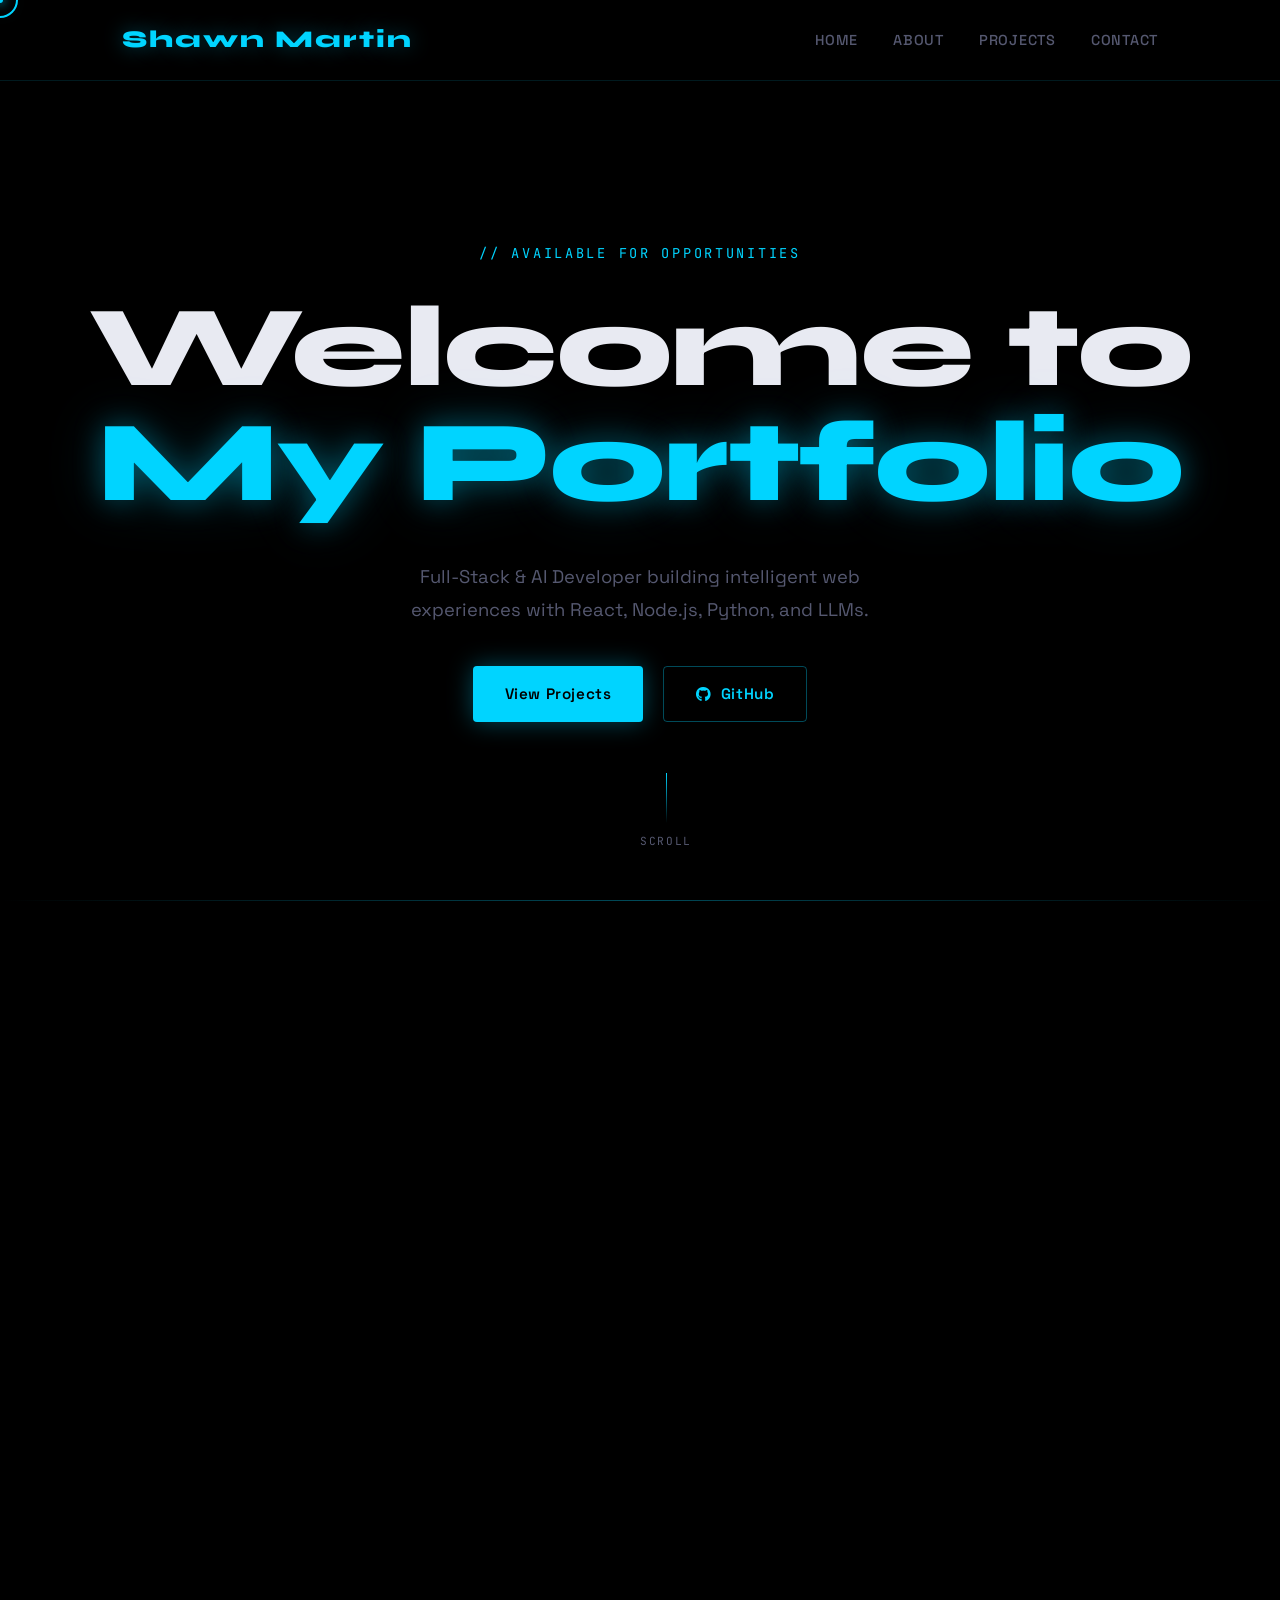
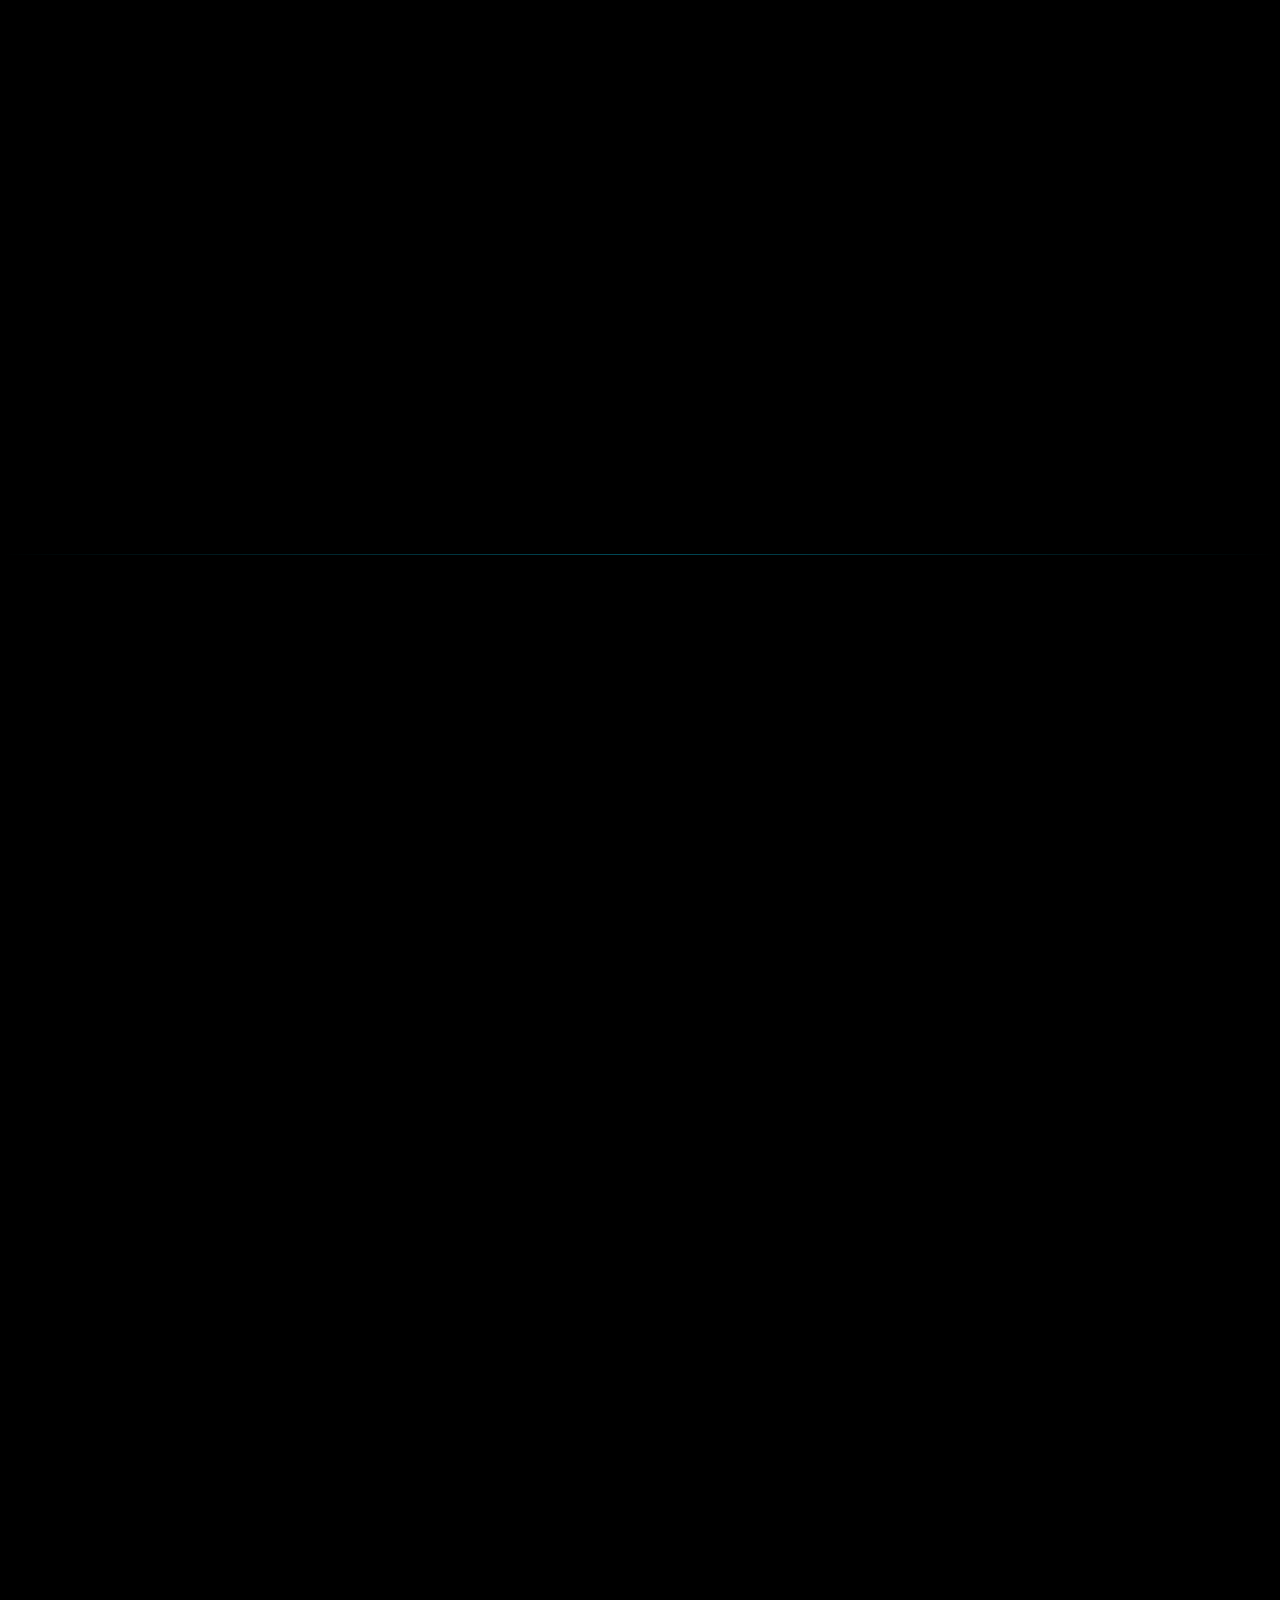
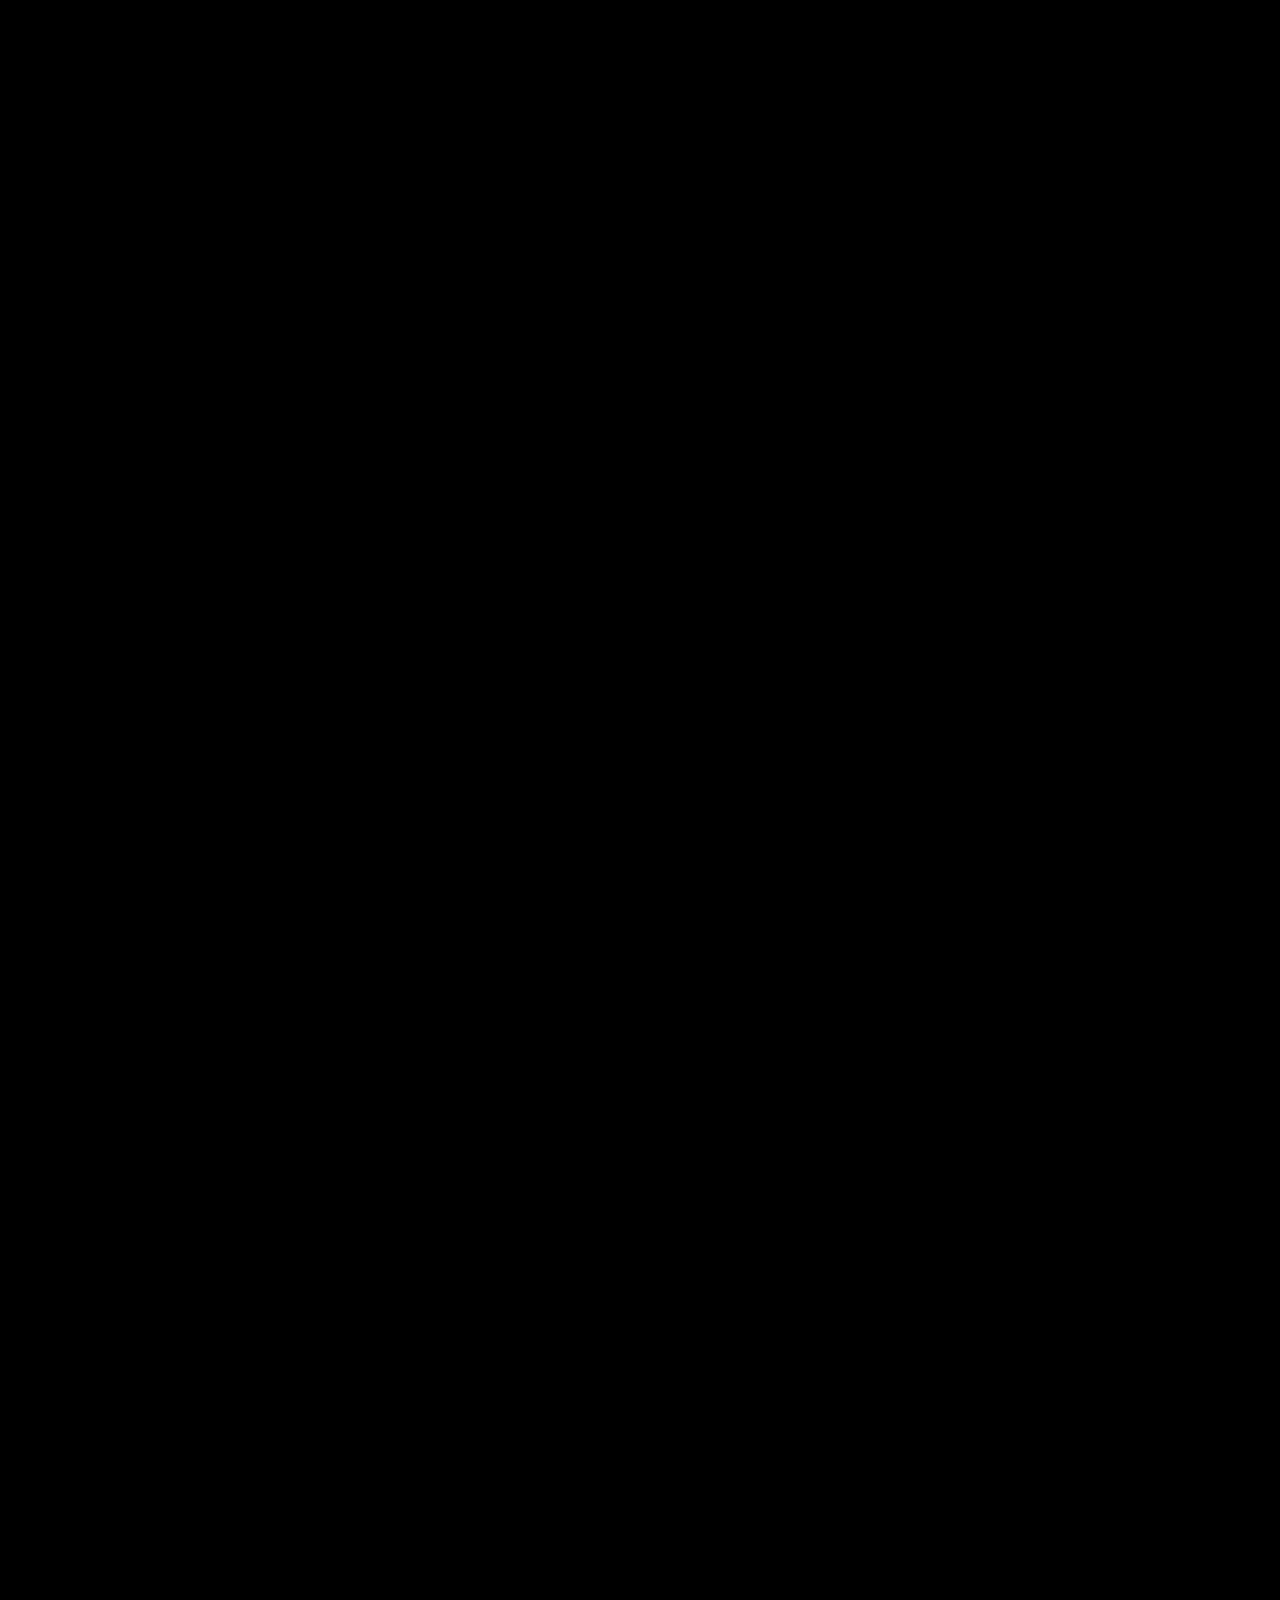
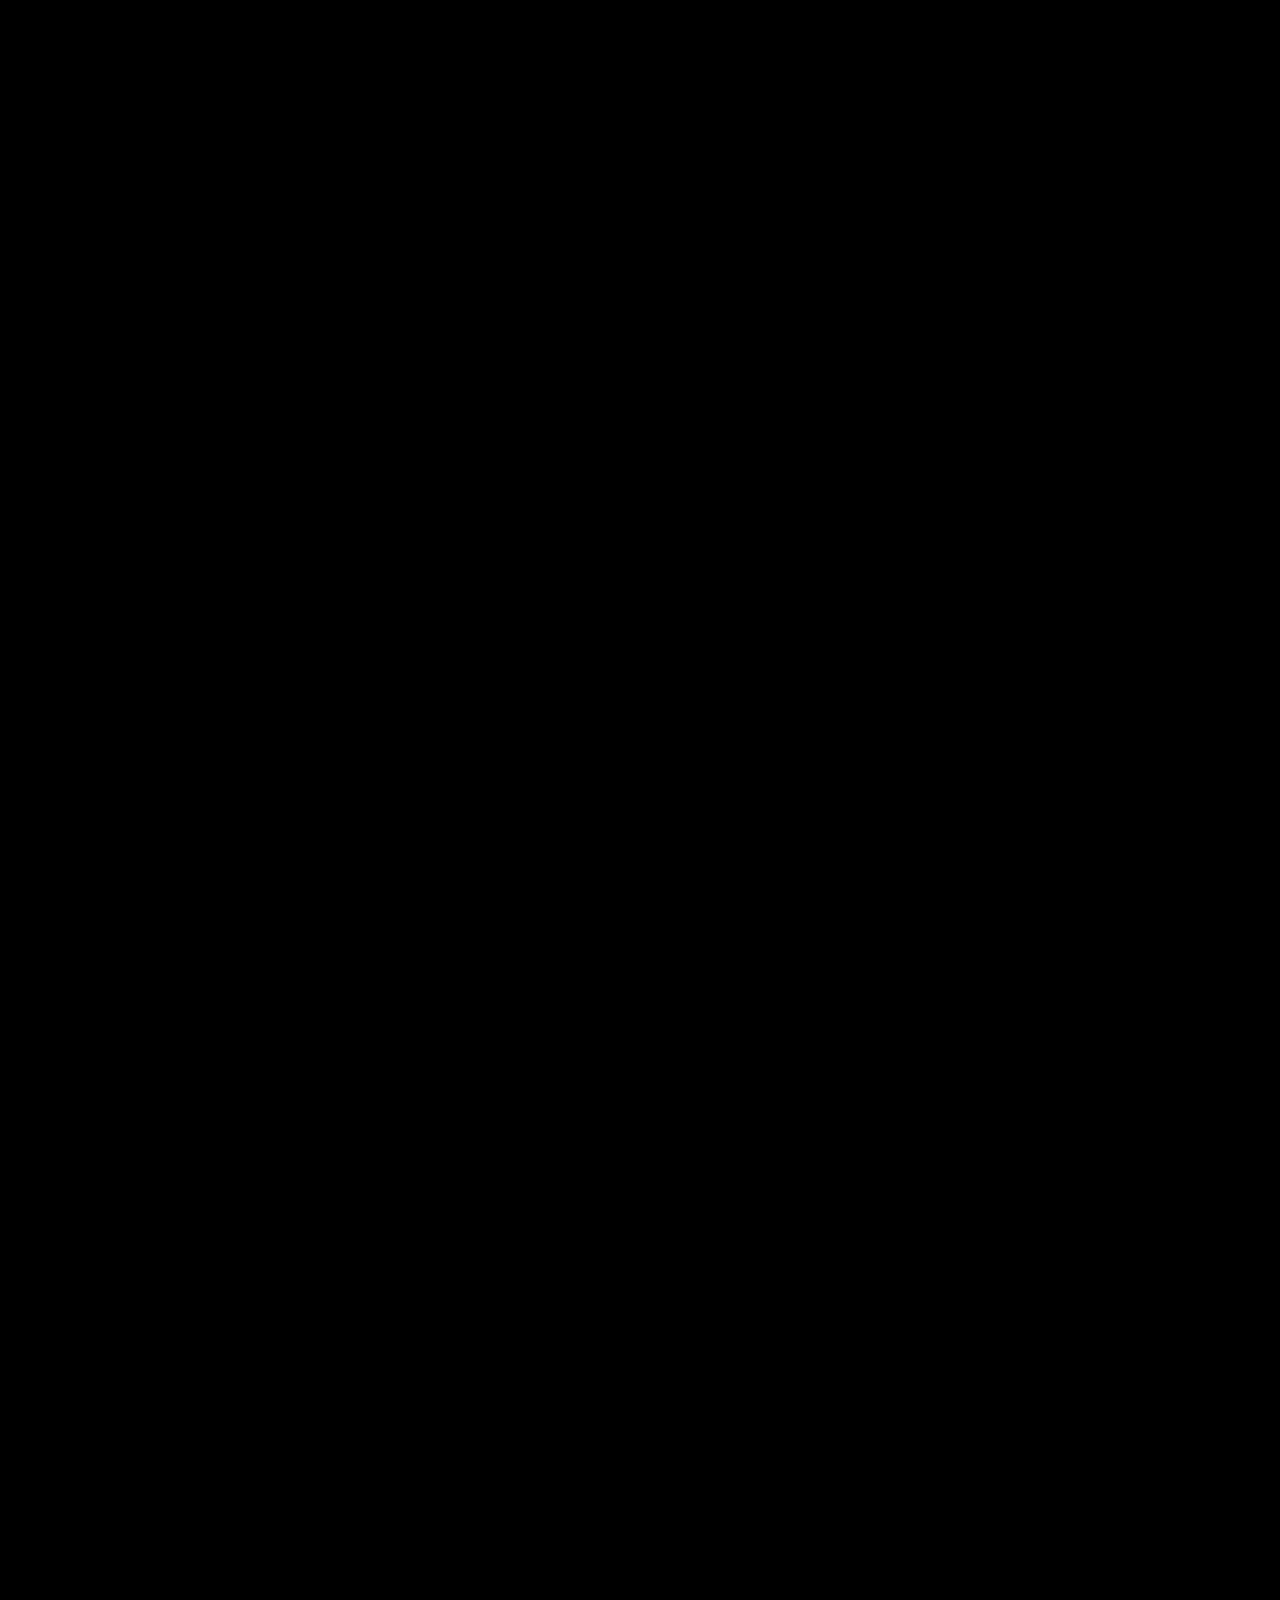
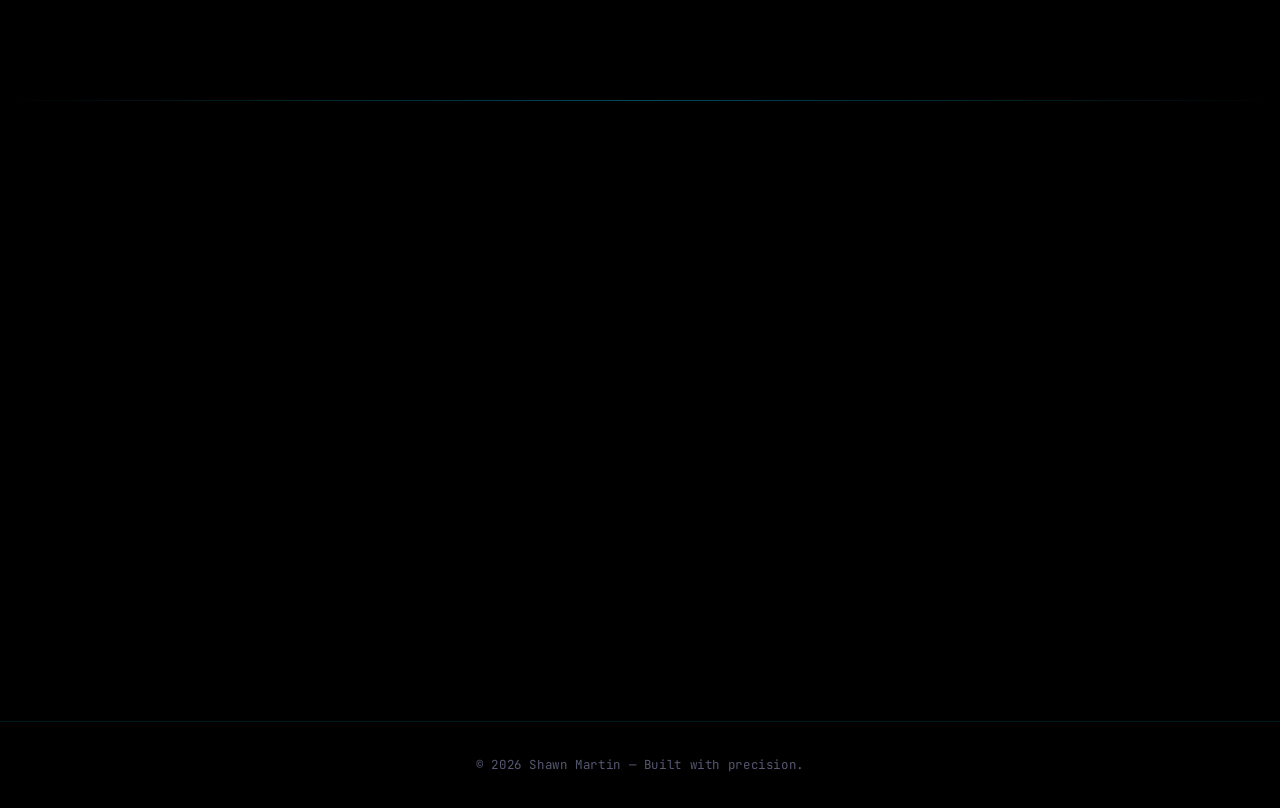
==== commit 975a0a43: "Add Second Brain RAG project, replace Weather Atlas" ====
--- a/index.html
+++ b/index.html
@@ -776,25 +776,32 @@
       <a href="https://github.com/ShawnM20/genchat-assistant-" target="_blank" class="btn btn-outline">View Source Code →</a>
     </div>
 
-    <!-- Weather Atlas -->
+    <!-- Second Brain -->
     <div class="project-card tilt-card reveal" style="transition-delay:.1s">
       <div class="project-number">02 / 06</div>
-      <div class="project-title">⛅ Weather Atlas</div>
+      <div class="project-title">🧠 Second Brain — RAG Knowledge Base</div>
       <div class="project-tags">
-        <span class="tag">React</span>
+        <span class="tag">Next.js 16</span>
         <span class="tag">TypeScript</span>
-        <span class="tag">Vite</span>
-        <span class="tag">Open-Meteo API</span>
-        <span class="tag">Responsive UI</span>
+        <span class="tag">RAG Pipeline</span>
+        <span class="tag">pgvector</span>
+        <span class="tag">Voyage AI</span>
+        <span class="tag">Groq LLaMA 3.3</span>
+        <span class="tag">Supabase</span>
+        <span class="tag">Clerk</span>
       </div>
-      <p class="project-desc">A polished weather dashboard, search any city, check current conditions, and view a seven-day forecast in a clean responsive interface with Fahrenheit/Celsius toggle.</p>
+      <p class="project-desc">A full-stack RAG-powered personal knowledge base. Upload PDFs, Word docs, and text files — then ask natural-language questions and get streaming answers with inline source citations drawn directly from your content. Built with a custom pipeline, no LangChain abstractions.</p>
       <ul class="project-features">
-        <li>Automatic local weather lookup when location access is enabled</li>
-        <li>Fast city search powered by live geocoding and forecast APIs</li>
-        <li>Current conditions: temperature, feels-like, humidity, wind</li>
-        <li>Mobile-first, fully responsive layout</li>
+        <li>Custom RAG pipeline: text extraction → recursive chunking → Voyage AI batch embeddings → pgvector HNSW index</li>
+        <li>Async fire-and-forget document processing with real-time status polling</li>
+        <li>Streaming chat responses via Vercel AI SDK with [Source N] inline citations</li>
+        <li>Row-level security in Supabase — documents are private per authenticated user</li>
+        <li>Per-user rate limiting, persistent session history, and auto-generated chat titles</li>
       </ul>
-      <a href="https://github.com/ShawnM20/react-weather-app" target="_blank" class="btn btn-outline">View Source Code →</a>
+      <div style="display:flex; gap:1rem; flex-wrap:wrap;">
+        <a href="https://second-brain-alpha-six.vercel.app" target="_blank" class="btn btn-primary">Try Live →</a>
+        <a href="https://github.com/ShawnM20/second-brain" target="_blank" class="btn btn-outline">Source Code</a>
+      </div>
     </div>
 
  <div class="project-card tilt-card reveal" style="transition-delay:.3s">
@@ -820,27 +827,26 @@
       </div>
     </div>
 
-    <!-- Tic Tac Toe -->
+    <!-- Contactless POS -->
     <div class="project-card tilt-card reveal" style="transition-delay:.2s">
       <div class="project-number">04 / 06</div>
-      <div class="project-title">🎮 Enhanced Tic-Tac-Toe</div>
+      <div class="project-title">🍽 Contactless Restaurant POS</div>
       <div class="project-tags">
-        <span class="tag">Vanilla JS</span>
-        <span class="tag">Minimax AI</span>
-        <span class="tag">LocalStorage</span>
-        <span class="tag">Responsive</span>
+        <span class="tag">React</span>
+        <span class="tag">Node.js</span>
+        <span class="tag">Express</span>
+        <span class="tag">MySQL</span>
+        <span class="tag">Stripe</span>
+        <span class="tag">Tailwind CSS</span>
       </div>
-      <p class="project-desc">Production-grade Tic-Tac-Toe showcasing advanced JavaScript patterns, algorithmic depth with minimax + alpha-beta pruning, and polished UX.</p>
+      <p class="project-desc">Full-stack capstone: a modern web POS system for restaurants with contactless ordering, real-time updates, secure Stripe payments, and role-based access control.</p>
       <ul class="project-features">
-        <li>AI powered by minimax with alpha-beta pruning</li>
-        <li>Undo/redo with clean state restoration</li>
-        <li>Persistent dark mode and score tracking via LocalStorage</li>
-        <li>Fully responsive and accessible design</li>
+        <li>Responsive employee dashboard and customer ordering interface</li>
+        <li>Real-time order status synchronization</li>
+        <li>QR-code table access and role-based authentication</li>
+        <li>Mobile-first design with Stripe payment integration</li>
       </ul>
-      <div style="display:flex; gap:1rem; flex-wrap:wrap;">
-        <a href="https://shawnm20.github.io/tic-tac-toe/" target="_blank" class="btn btn-primary">Play Live →</a>
-        <a href="https://github.com/ShawnM20/shawnm20.github.io/blob/main/tic-tac-toe/index.html" target="_blank" class="btn btn-outline">Source Code</a>
-      </div>
+      <a href="https://github.com/MartinShawn03/CSC400-Project" target="_blank" class="btn btn-outline">View Source Code →</a>
     </div>
 
     <!-- Job Board -->
@@ -879,7 +885,6 @@
         <span class="tag">Express</span>
         <span class="tag">PostgreSQL</span>
         <span class="tag">Cloudflare R2</span>
-        <span class="tag">Claude AI</span>
         <span class="tag">JWT Auth</span>
       </div>
       <p class="project-desc">A production-grade full-stack fitness mobile app deployed on Fly.io with a live user base. Features an AI-powered coaching system, social community feed, workout and nutrition tracking, real-time notifications, and cloud media storage — built end-to-end from database schema to mobile UI.</p>
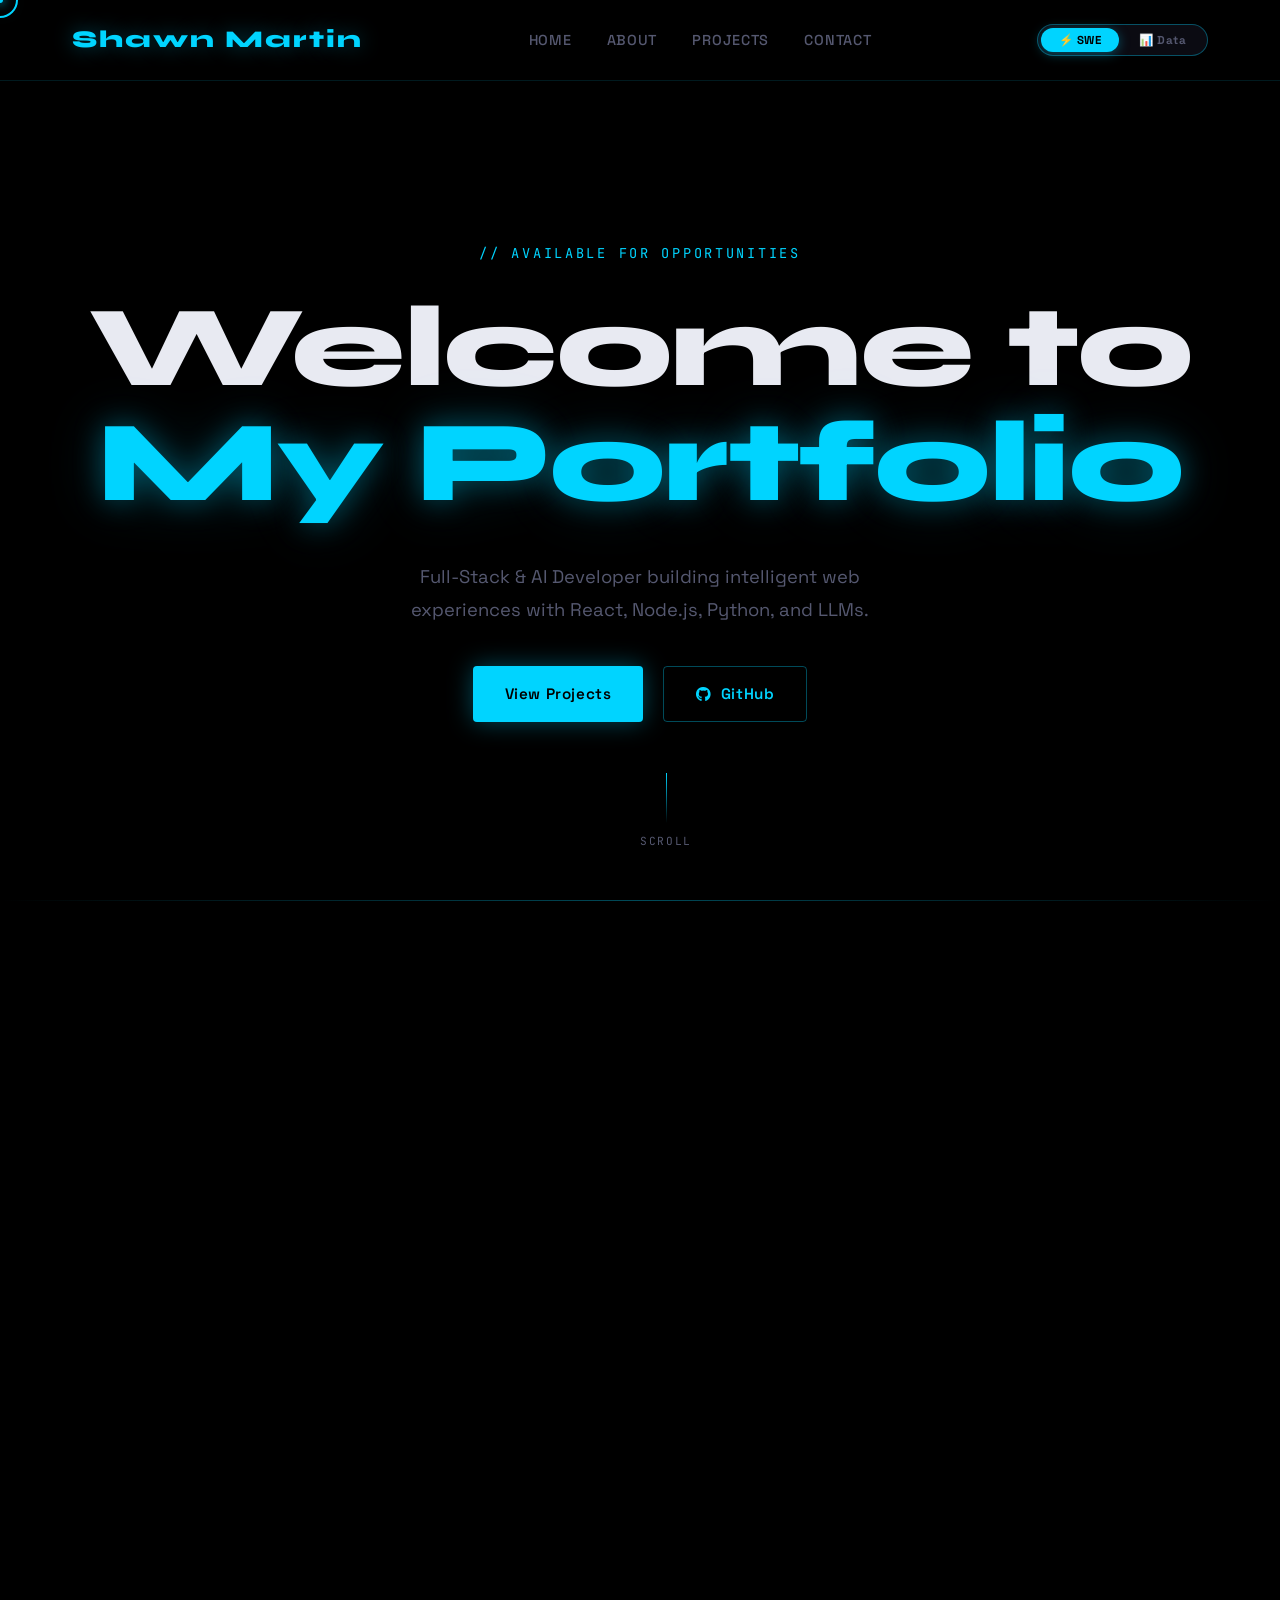
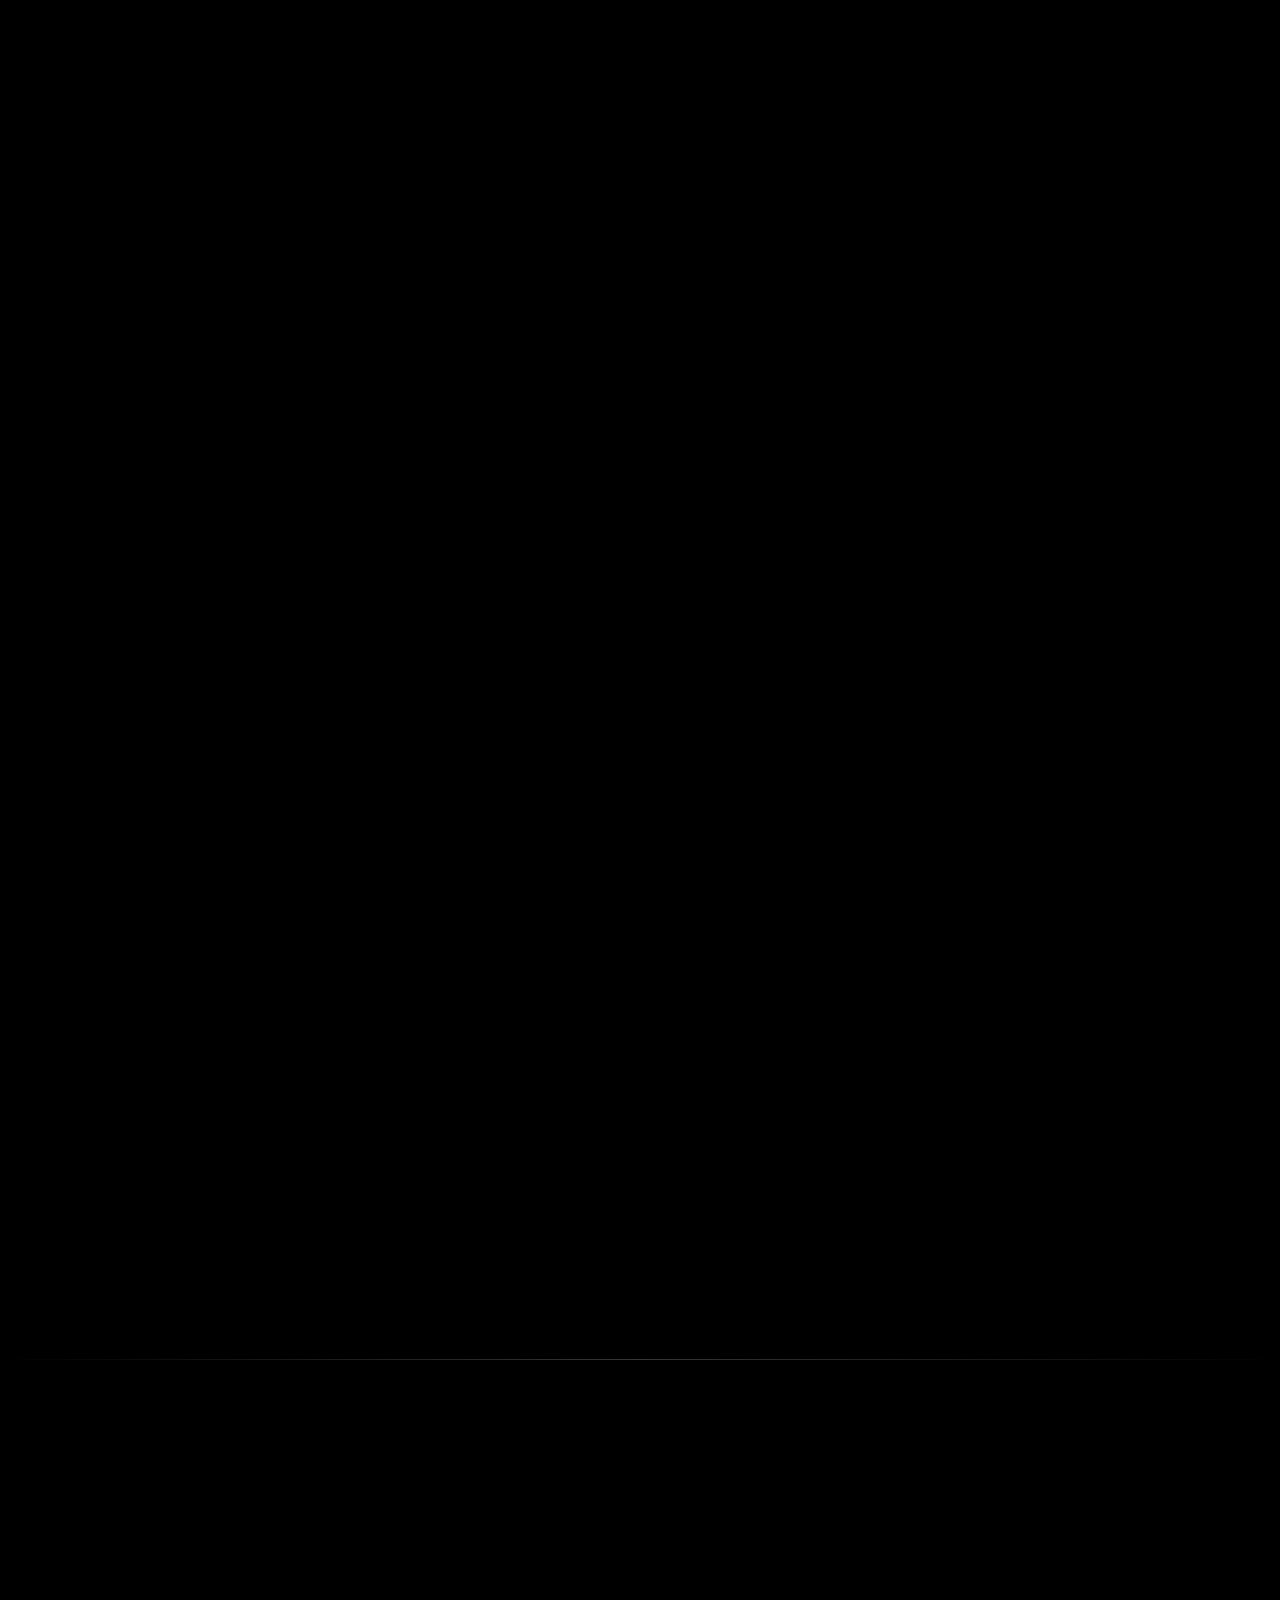
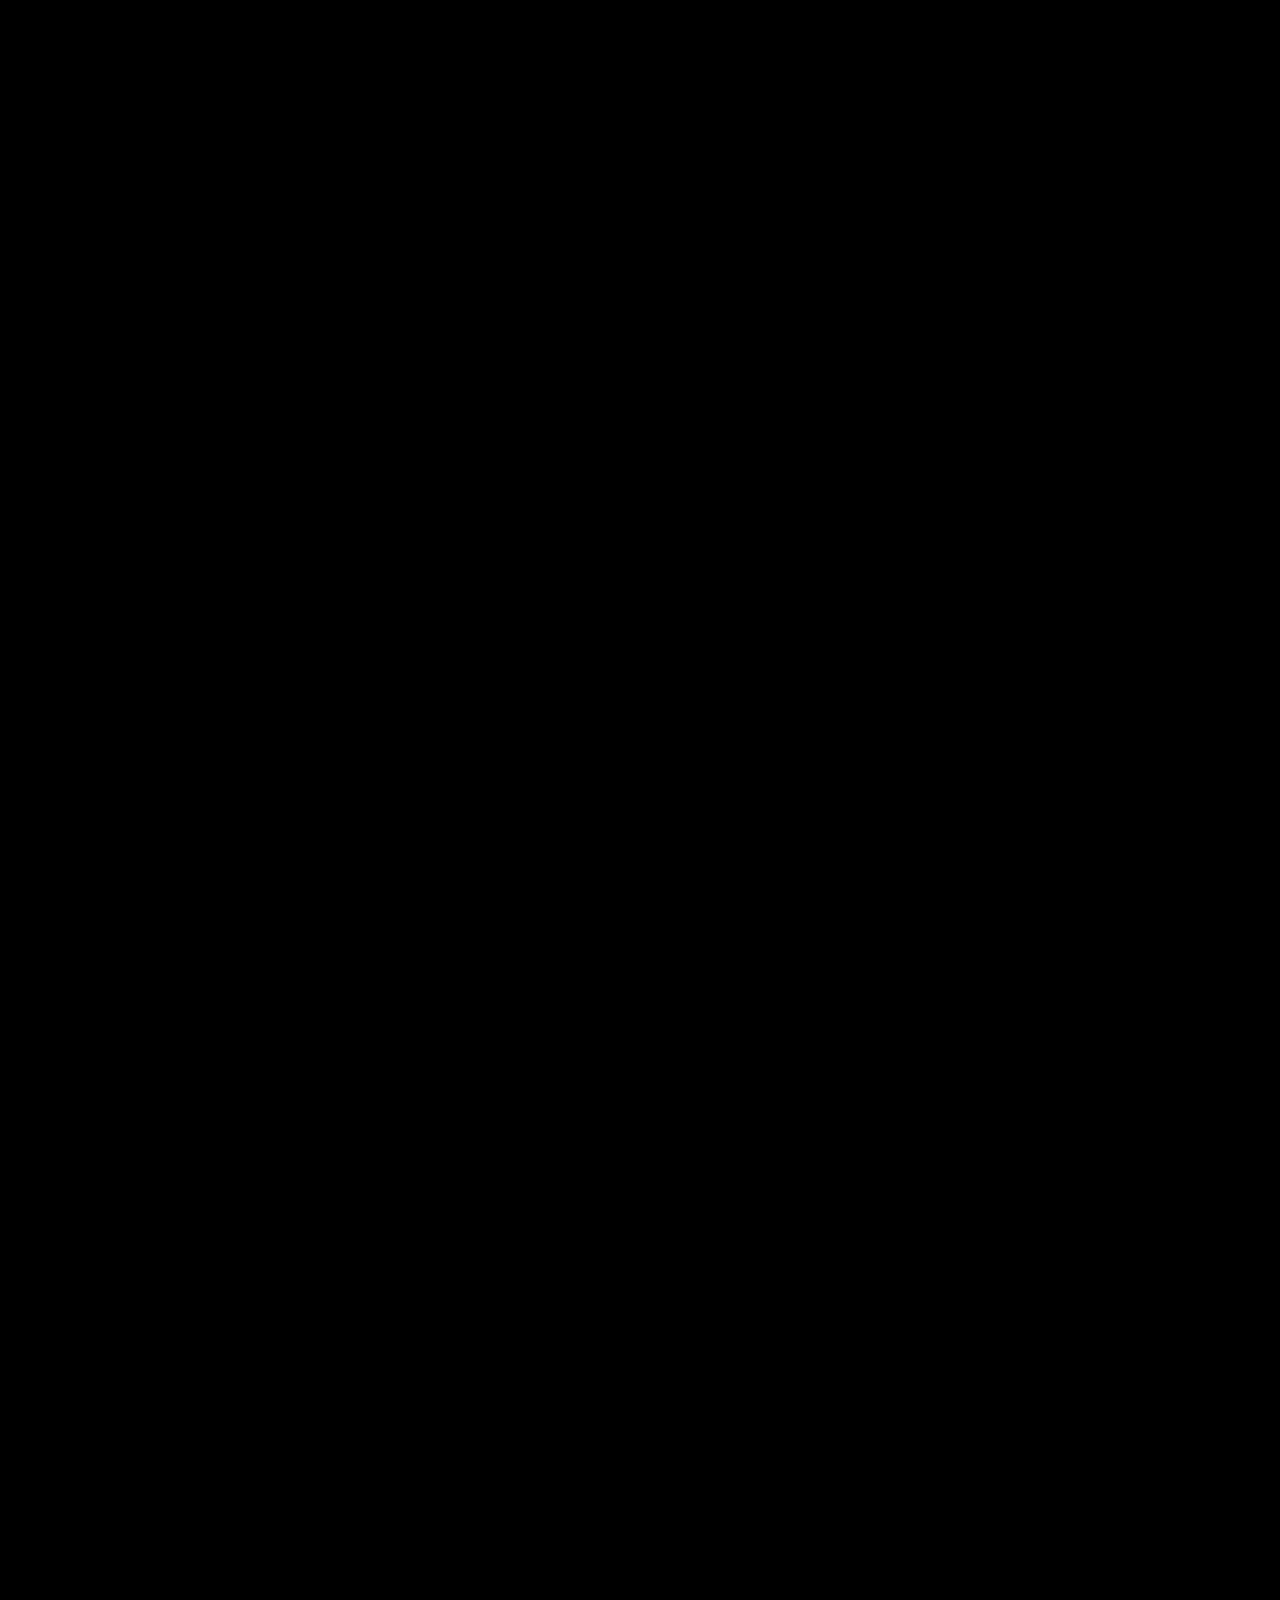
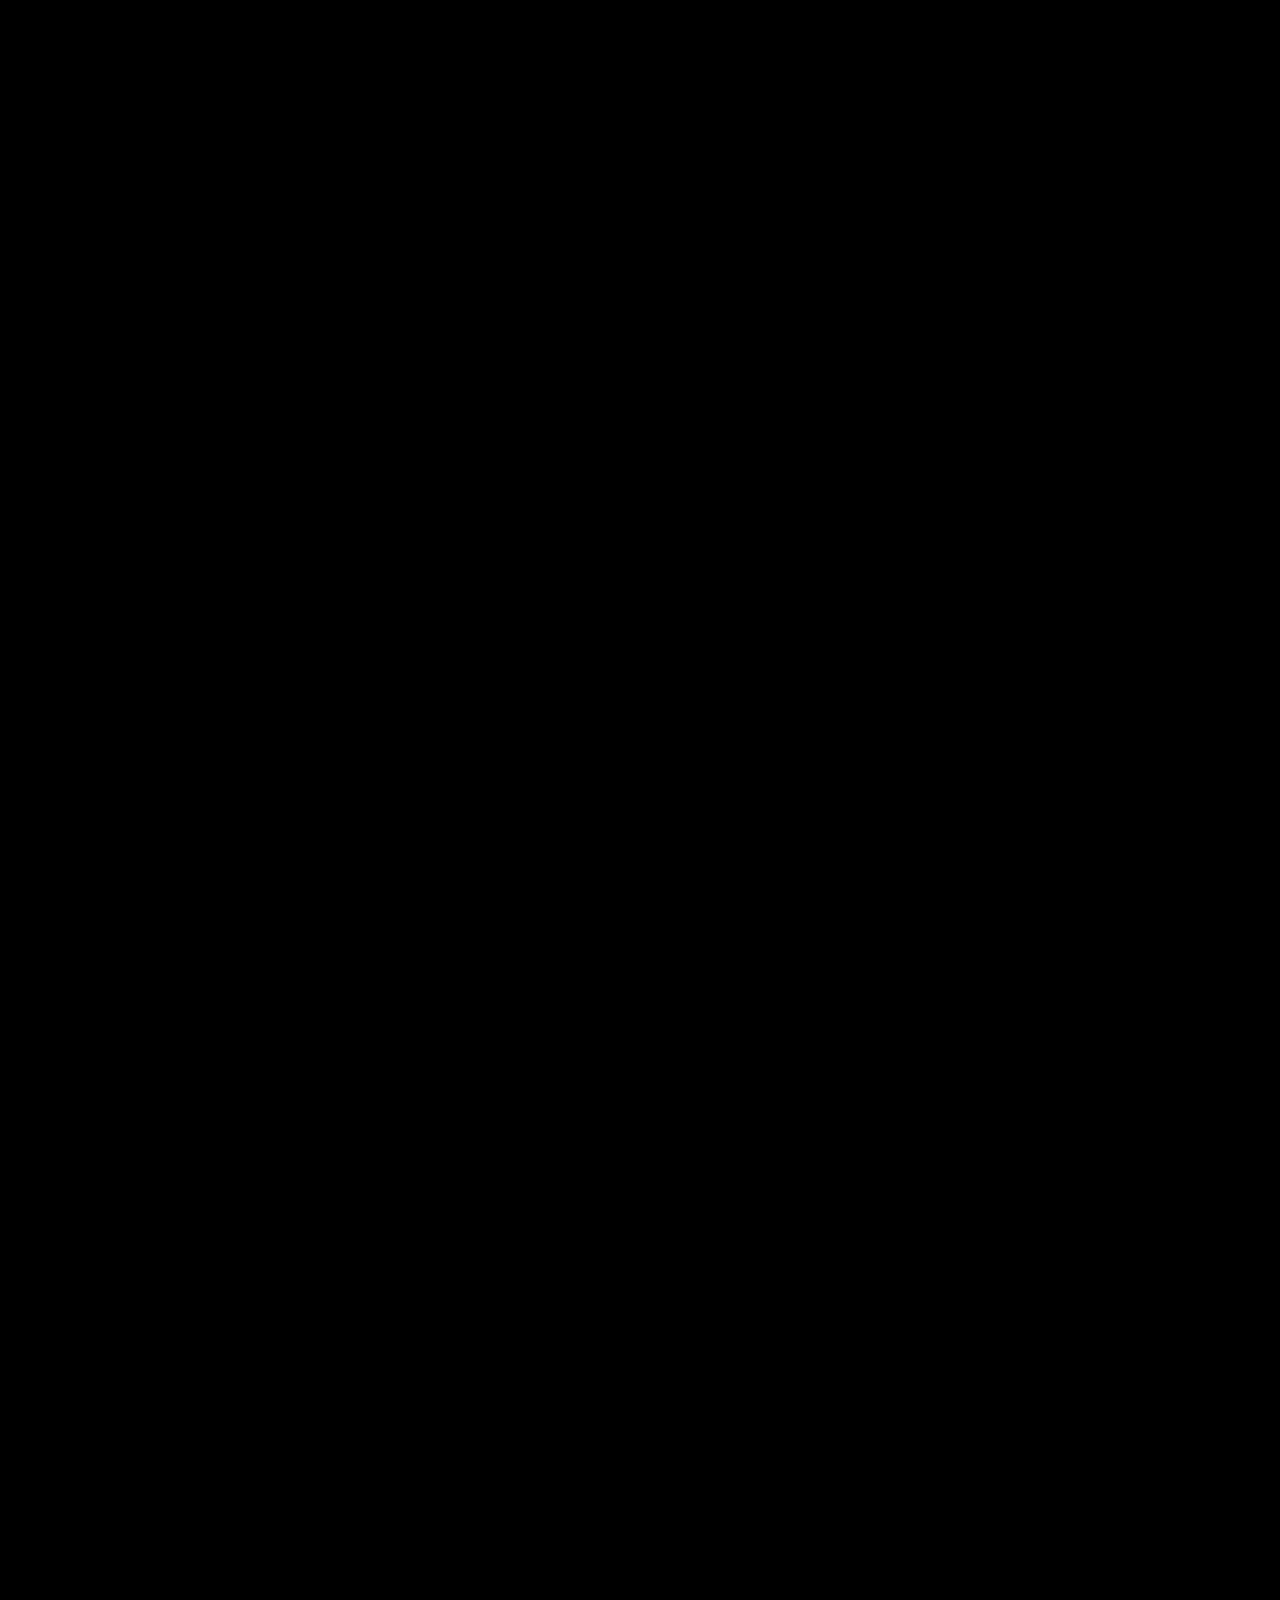
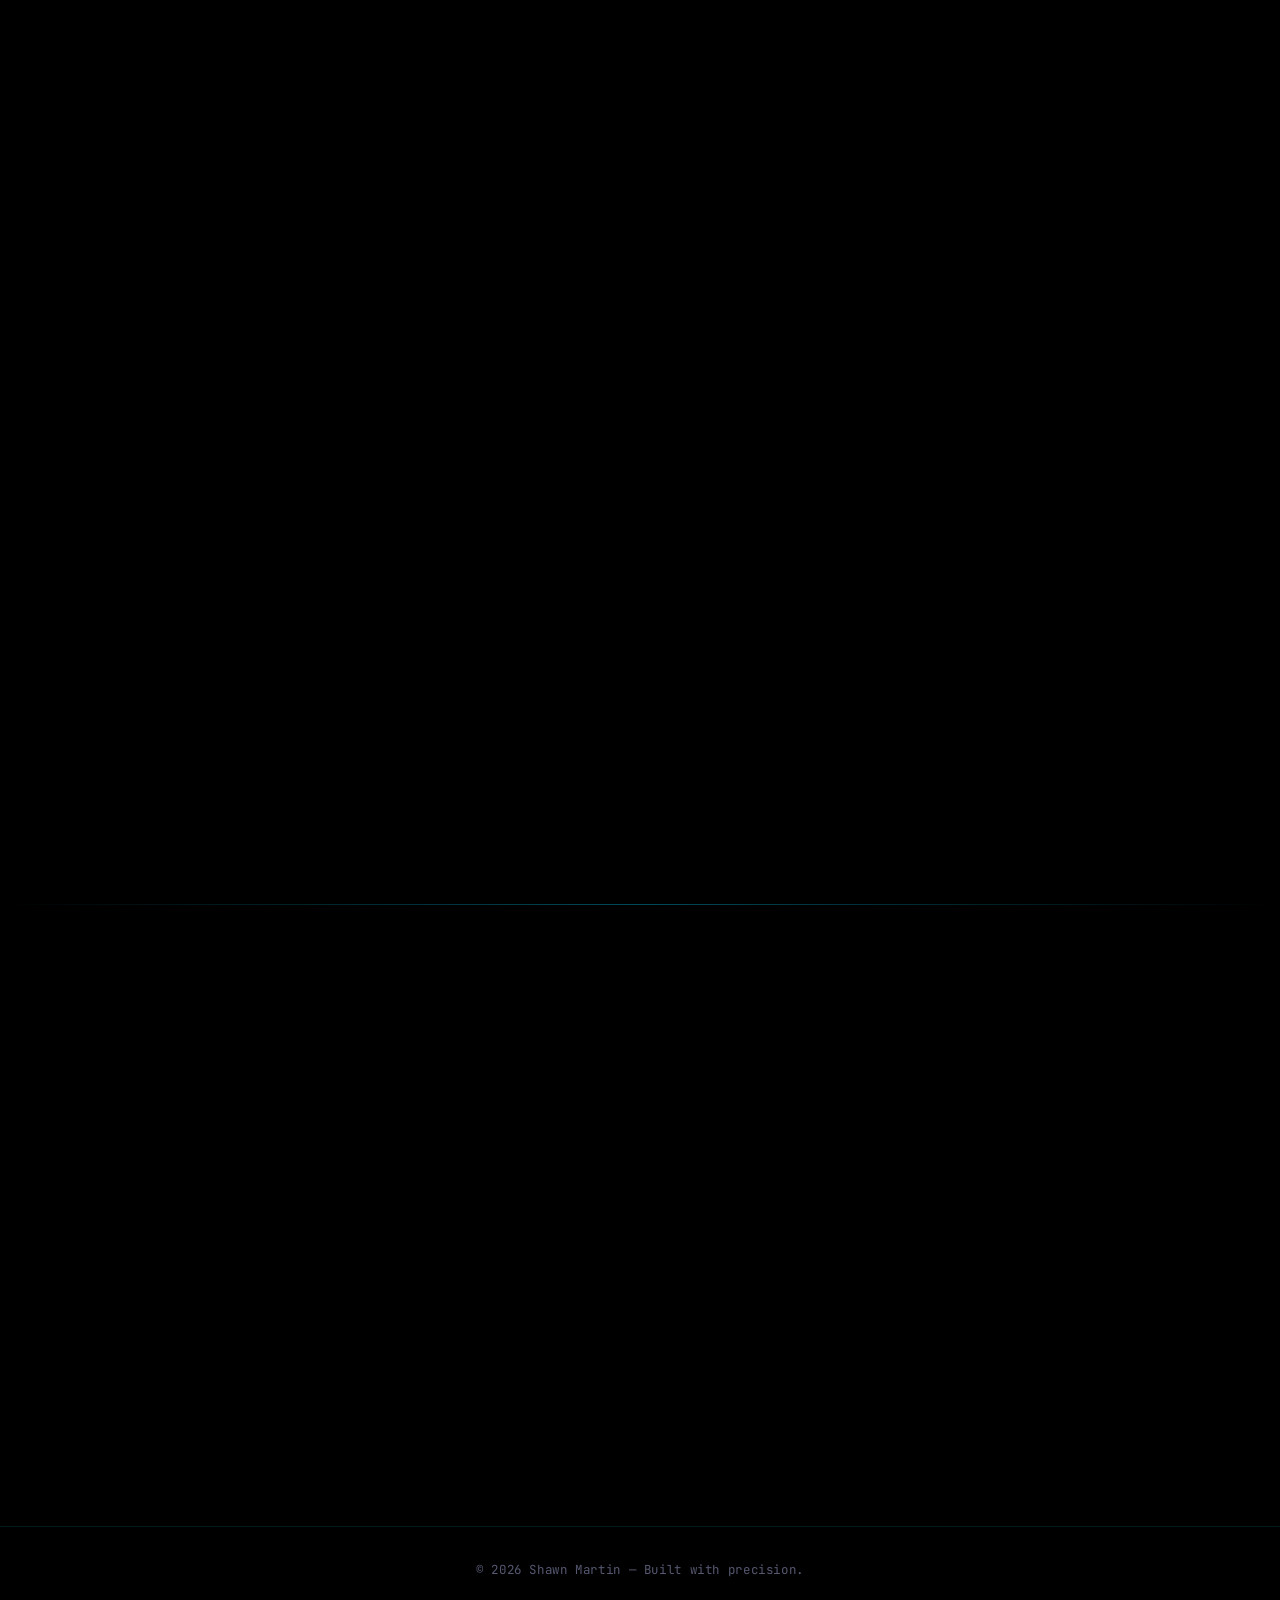
==== commit 8e8950b8: "Add Data Analytics mode toggle with dark emerald theme - Adds SWE/Data toggle in nav switching betwe" ====
--- a/index.html
+++ b/index.html
@@ -1,1232 +1,1015 @@
-<!DOCTYPE html>
-<html lang="en">
-<head>
-  <meta charset="UTF-8" />
-  <meta name="viewport" content="width=device-width, initial-scale=1.0"/>
-  <title>Shawn Martin | Full-Stack & AI Developer</title>
-  <link rel="preconnect" href="https://fonts.googleapis.com">
-  <link href="https://fonts.googleapis.com/css2?family=Space+Grotesk:wght@300;400;500;600;700&family=Syne:wght@700;800&family=JetBrains+Mono:wght@400;700&display=swap" rel="stylesheet">
-  <link rel="stylesheet" href="https://cdnjs.cloudflare.com/ajax/libs/font-awesome/6.6.0/css/all.min.css"/>
-  <script src="https://cdnjs.cloudflare.com/ajax/libs/three.js/r128/three.min.js"></script>
-  <style>
-    :root {
-      --bg: #000000;
-      --surface: rgba(8, 8, 12, 0.92);
-      --surface-alt: rgba(12, 12, 20, 0.95);
-      --text: #c8ccd8;
-      --text-bright: #e8eaf2;
-      --text-muted: #555870;
-      --accent: #00d4ff;
-      --accent2: #0088cc;
-      --accent-glow: rgba(0, 212, 255, 0.18);
-      --accent-glow-strong: rgba(0, 212, 255, 0.35);
-      --red: #ff3c5c;
-      --red-glow: rgba(255, 60, 92, 0.2);
-      --gold: #f0b429;
-      --border: rgba(0, 212, 255, 0.12);
-      --border-bright: rgba(0, 212, 255, 0.35);
-    }
-
-    *, *::before, *::after { margin:0; padding:0; box-sizing:border-box; }
-
-    html { scroll-behavior: smooth; }
-
-    body {
-      font-family: 'Space Grotesk', sans-serif;
-      background: #000;
-      color: var(--text);
-      line-height: 1.75;
-      overflow-x: hidden;
-      cursor: none;
-    }
-
-    /* ─── CUSTOM CURSOR ──────────────────────── */
-    #cursor-ring {
-      position: fixed;
-      width: 36px; height: 36px;
-      border: 2px solid var(--accent);
-      border-radius: 50%;
-      pointer-events: none;
-      z-index: 99999;
-      transform: translate(-50%,-50%);
-      transition: width .25s, height .25s, background .25s, border-color .25s;
-      mix-blend-mode: normal;
-    }
-    #cursor-dot {
-      position: fixed;
-      width: 6px; height: 6px;
-      background: var(--accent);
-      border-radius: 50%;
-      pointer-events: none;
-      z-index: 99999;
-      transform: translate(-50%,-50%);
-      box-shadow: 0 0 10px var(--accent), 0 0 20px var(--accent);
-    }
-    body.cursor-hover #cursor-ring {
-      width: 60px; height: 60px;
-      background: var(--accent-glow);
-      border-color: var(--accent);
-    }
-    body.cursor-click #cursor-ring {
-      width: 20px; height: 20px;
-      background: var(--accent-glow-strong);
-    }
-
-    /* ─── CANVAS ──────────────────────────────── */
-    #bg-canvas {
-      position: fixed;
-      top:0; left:0;
-      width:100%; height:100%;
-      z-index: 0;
-      pointer-events: none;
-    }
-
-    /* ─── MOUSE RIPPLES ───────────────────────── */
-    .ripple {
-      position: fixed;
-      border-radius: 50%;
-      border: 1px solid var(--accent);
-      pointer-events: none;
-      z-index: 1;
-      transform: translate(-50%,-50%) scale(0);
-      opacity: 0.6;
-      animation: rippleOut 0.8s ease-out forwards;
-    }
-    @keyframes rippleOut {
-      to { transform: translate(-50%,-50%) scale(4); opacity: 0; }
-    }
-
-    /* ─── LAYOUT ──────────────────────────────── */
-    .relative { position: relative; z-index: 2; }
-
-    .container {
-      max-width: 1100px;
-      margin: 0 auto;
-      padding: 0 2rem;
-    }
-
-    /* ─── HEADER ──────────────────────────────── */
-    .header {
-      position: fixed;
-      top: 0; left: 0; right: 0;
-      z-index: 1000;
-      backdrop-filter: blur(20px);
-      background: rgba(0,0,0,0.6);
-      border-bottom: 1px solid var(--border);
-      transition: background .3s;
-    }
-    nav {
-      display: flex;
-      align-items: center;
-      justify-content: space-between;
-      padding: 1.2rem 2rem;
-      max-width: 1100px;
-      margin: 0 auto;
-    }
-    .logo {
-      font-family: 'Syne', sans-serif;
-      font-size: 1.5rem;
-      font-weight: 800;
-      color: var(--accent);
-      letter-spacing: 2px;
-      text-shadow: 0 0 20px var(--accent-glow-strong);
-    }
-    .nav-links { display:flex; gap:2.2rem; list-style:none; }
-    .nav-links a {
-      color: var(--text-muted);
-      text-decoration: none;
-      font-size: .9rem;
-      font-weight: 500;
-      letter-spacing: .05em;
-      text-transform: uppercase;
-      transition: color .3s, text-shadow .3s;
-      position: relative;
-    }
-    .nav-links a::after {
-      content:'';
-      position:absolute; bottom:-4px; left:0;
-      width:0; height:1px;
-      background: var(--accent);
-      transition: width .3s;
-    }
-    .nav-links a:hover { color: var(--accent); text-shadow: 0 0 12px var(--accent); }
-    .nav-links a:hover::after { width:100%; }
-
-    /* ─── HERO ────────────────────────────────── */
-    .hero {
-      position: relative;
-      z-index: 2;
-      min-height: 100vh;
-      display: flex;
-      flex-direction: column;
-      align-items: center;
-      justify-content: center;
-      text-align: center;
-      padding: 8rem 2rem 4rem;
-    }
-
-    .hero-eyebrow {
-      font-family: 'JetBrains Mono', monospace;
-      font-size: .85rem;
-      color: var(--accent);
-      letter-spacing: .2em;
-      text-transform: uppercase;
-      margin-bottom: 1.5rem;
-      opacity: 0;
-      animation: fadeUp .8s .2s forwards;
-    }
-
-    .hero h1 {
-      font-family: 'Syne', sans-serif;
-      font-size: clamp(3.5rem, 9vw, 7.5rem);
-      font-weight: 800;
-      line-height: 1.0;
-      letter-spacing: -2px;
-      color: var(--text-bright);
-      margin-bottom: 1rem;
-      opacity: 0;
-      animation: fadeUp .9s .4s forwards;
-    }
-    .hero h1 span {
-      color: var(--accent);
-      text-shadow: 0 0 30px var(--accent-glow-strong), 0 0 60px var(--accent-glow);
-    }
-
-    .hero-sub {
-      font-size: 1.15rem;
-      color: var(--text-muted);
-      max-width: 520px;
-      margin: 1.5rem auto 2.5rem;
-      line-height: 1.8;
-      opacity: 0;
-      animation: fadeUp 1s .6s forwards;
-    }
-
-    .hero-actions {
-      display: flex;
-      gap: 1.2rem;
-      flex-wrap: wrap;
-      justify-content: center;
-      opacity: 0;
-      animation: fadeUp 1s .8s forwards;
-    }
-
-    /* ─── SCROLL INDICATOR ─────────────────────── */
-    .scroll-hint {
-      position: absolute;
-      bottom: 3rem;
-      left: 50%;
-      transform: translateX(-50%);
-      display: flex;
-      flex-direction: column;
-      align-items: center;
-      gap: .6rem;
-      font-family: 'JetBrains Mono', monospace;
-      font-size: .7rem;
-      letter-spacing: .15em;
-      color: var(--text-muted);
-      text-transform: uppercase;
-      opacity: 0;
-      animation: fadeUp 1s 1.4s forwards;
-    }
-    .scroll-line {
-      width: 1px;
-      height: 50px;
-      background: linear-gradient(to bottom, var(--accent), transparent);
-      animation: scrollPulse 2s ease-in-out infinite;
-    }
-    @keyframes scrollPulse {
-      0%,100% { opacity:.3; transform: scaleY(1); }
-      50% { opacity:1; transform: scaleY(1.2); }
-    }
-
-    /* ─── BUTTONS ──────────────────────────────── */
-    .btn {
-      display: inline-flex;
-      align-items: center;
-      gap: .6rem;
-      padding: .85rem 2rem;
-      font-family: 'Space Grotesk', sans-serif;
-      font-size: .95rem;
-      font-weight: 600;
-      letter-spacing: .04em;
-      text-decoration: none;
-      border-radius: 4px;
-      transition: all .3s;
-      cursor: none;
-      border: none;
-    }
-    .btn-primary {
-      background: var(--accent);
-      color: #000;
-      box-shadow: 0 0 24px var(--accent-glow-strong);
-    }
-    .btn-primary:hover {
-      background: #fff;
-      box-shadow: 0 0 40px var(--accent);
-      transform: translateY(-2px);
-    }
-    .btn-outline {
-      background: transparent;
-      color: var(--accent);
-      border: 1px solid var(--border-bright);
-    }
-    .btn-outline:hover {
-      background: var(--accent-glow);
-      border-color: var(--accent);
-      transform: translateY(-2px);
-    }
-
-    /* ─── SECTIONS ─────────────────────────────── */
-    .section {
-      position: relative;
-      z-index: 2;
-      padding: 8rem 0;
-    }
-    .section-label {
-      font-family: 'JetBrains Mono', monospace;
-      font-size: .78rem;
-      color: var(--accent);
-      letter-spacing: .25em;
-      text-transform: uppercase;
-      margin-bottom: .8rem;
-    }
-    .section h2 {
-      font-family: 'Syne', sans-serif;
-      font-size: clamp(2.2rem, 5vw, 3.5rem);
-      font-weight: 800;
-      color: var(--text-bright);
-      margin-bottom: 1rem;
-      line-height: 1.1;
-    }
-    .section-desc {
-      color: var(--text-muted);
-      font-size: 1.05rem;
-      max-width: 520px;
-      line-height: 1.8;
-      margin-bottom: 4rem;
-    }
-
-    /* ─── DIVIDER LINE ─────────────────────────── */
-    .divider {
-      width: 100%;
-      height: 1px;
-      background: linear-gradient(90deg, transparent, var(--border-bright), transparent);
-      margin: 0;
-      position: relative;
-      z-index: 2;
-    }
-
-    /* ─── ABOUT ────────────────────────────────── */
-    .about-grid {
-      display: grid;
-      grid-template-columns: 1fr 1fr;
-      gap: 4rem;
-      align-items: center;
-    }
-    .about-text p {
-      color: var(--text);
-      line-height: 1.9;
-      margin-bottom: 1.2rem;
-      font-size: 1.05rem;
-    }
-    .about-text p strong { color: var(--text-bright); }
-
-    .stat-row {
-      display: flex;
-      gap: 2.5rem;
-      margin-top: 2rem;
-    }
-    .stat {
-      border-left: 2px solid var(--accent);
-      padding-left: 1rem;
-    }
-    .stat-num {
-      font-family: 'Syne', sans-serif;
-      font-size: 2rem;
-      font-weight: 800;
-      color: var(--accent);
-      line-height: 1;
-    }
-    .stat-label {
-      font-size: .8rem;
-      color: var(--text-muted);
-      letter-spacing: .05em;
-      text-transform: uppercase;
-    }
-
-    /* ─── SKILLS ───────────────────────────────── */
-    .skills-grid {
-      display: grid;
-      grid-template-columns: repeat(auto-fill, minmax(140px, 1fr));
-      gap: 1rem;
-    }
-    .skill-chip {
-      display: flex;
-      flex-direction: column;
-      align-items: center;
-      gap: .5rem;
-      padding: 1.4rem 1rem;
-      background: var(--surface-alt);
-      border: 1px solid var(--border);
-      border-radius: 8px;
-      font-size: .85rem;
-      font-weight: 500;
-      color: var(--text);
-      transition: all .3s;
-      cursor: default;
-    }
-    .skill-chip i {
-      font-size: 1.5rem;
-      color: var(--accent);
-      transition: transform .3s;
-    }
-    .skill-chip:hover {
-      border-color: var(--accent);
-      background: var(--accent-glow);
-      color: var(--text-bright);
-      transform: translateY(-4px);
-      box-shadow: 0 8px 24px var(--accent-glow);
-    }
-    .skill-chip:hover i { transform: scale(1.2); }
-
-    /* ─── PROJECTS ─────────────────────────────── */
-    .project-card {
-      background: var(--surface-alt);
-      border: 1px solid var(--border);
-      border-radius: 12px;
-      padding: 2.5rem;
-      margin-bottom: 2rem;
-      transition: border-color .3s, box-shadow .3s, transform .3s;
-      position: relative;
-      overflow: hidden;
-    }
-    .project-card::before {
-      content: '';
-      position: absolute;
-      top: 0; left: 0;
-      width: 3px; height: 0;
-      background: var(--accent);
-      transition: height .4s;
-    }
-    .project-card:hover::before { height: 100%; }
-    .project-card:hover {
-      border-color: var(--border-bright);
-      box-shadow: 0 0 40px var(--accent-glow);
-      transform: translateX(4px);
-    }
-    .project-number {
-      font-family: 'JetBrains Mono', monospace;
-      font-size: .75rem;
-      color: var(--accent);
-      letter-spacing: .2em;
-      margin-bottom: .8rem;
-      opacity: .6;
-    }
-    .project-title {
-      font-family: 'Syne', sans-serif;
-      font-size: 1.5rem;
-      font-weight: 800;
-      color: var(--text-bright);
-      margin-bottom: .8rem;
-    }
-    .project-desc {
-      color: var(--text-muted);
-      font-size: .98rem;
-      line-height: 1.8;
-      margin-bottom: 1.2rem;
-    }
-    .project-tags {
-      display: flex;
-      flex-wrap: wrap;
-      gap: .5rem;
-      margin-bottom: 1.5rem;
-    }
-    .tag {
-      font-family: 'JetBrains Mono', monospace;
-      font-size: .72rem;
-      color: var(--accent);
-      border: 1px solid var(--border-bright);
-      border-radius: 3px;
-      padding: .2rem .6rem;
-      letter-spacing: .05em;
-    }
-    .project-features {
-      list-style: none;
-      margin-bottom: 1.5rem;
-    }
-    .project-features li {
-      color: var(--text);
-      font-size: .92rem;
-      padding: .3rem 0;
-      padding-left: 1.2rem;
-      position: relative;
-    }
-    .project-features li::before {
-      content: '›';
-      position: absolute;
-      left: 0;
-      color: var(--accent);
-      font-weight: 700;
-    }
-    .project-image {
-      width: 100%;
-      max-height: 340px;
-      object-fit: contain;
-      border-radius: 8px;
-      margin-bottom: 1.8rem;
-      border: 1px solid var(--border);
-      background: #050508;
-      transition: box-shadow .3s;
-    }
-    .project-card:hover .project-image {
-      box-shadow: 0 8px 32px var(--accent-glow);
-    }
-
-    /* ─── CONTACT ───────────────────────────────── */
-    .contact-grid {
-      display: grid;
-      grid-template-columns: repeat(auto-fit, minmax(200px, 1fr));
-      gap: 1rem;
-      margin-top: 2rem;
-    }
-    .contact-item {
-      display: flex;
-      align-items: center;
-      gap: .8rem;
-      padding: 1.2rem 1.5rem;
-      background: var(--surface-alt);
-      border: 1px solid var(--border);
-      border-radius: 8px;
-      color: var(--text);
-      text-decoration: none;
-      font-size: .92rem;
-      transition: all .3s;
-    }
-    .contact-item i { color: var(--accent); font-size: 1.1rem; }
-    .contact-item:hover {
-      border-color: var(--accent);
-      background: var(--accent-glow);
-      color: var(--text-bright);
-      transform: translateY(-3px);
-      box-shadow: 0 8px 24px var(--accent-glow);
-    }
-
-    /* ─── FOOTER ────────────────────────────────── */
-    footer {
-      position: relative;
-      z-index: 2;
-      border-top: 1px solid var(--border);
-      padding: 2rem;
-      text-align: center;
-      font-family: 'JetBrains Mono', monospace;
-      font-size: .78rem;
-      color: var(--text-muted);
-      letter-spacing: .05em;
-    }
-
-    /* ─── INTERACTIVE HOVER CARDS ──────────────── */
-    .tilt-card {
-      transform-style: preserve-3d;
-      transition: transform .1s;
-    }
-
-    /* ─── SCROLL REVEAL ─────────────────────────── */
-    .reveal {
-      opacity: 0;
-      transform: translateY(30px);
-      transition: opacity .7s, transform .7s;
-    }
-    .reveal.visible {
-      opacity: 1;
-      transform: translateY(0);
-    }
-
-    @keyframes fadeUp {
-      to { opacity:1; transform: translateY(0); }
-      from { opacity:0; transform: translateY(24px); }
-    }
-
-    /* ─── INTERACTIVE TERMINAL ─────────────────── */
-    .terminal {
-      background: #050508;
-      border: 1px solid var(--border-bright);
-      border-radius: 10px;
-      overflow: hidden;
-      font-family: 'JetBrains Mono', monospace;
-    }
-    .terminal-bar {
-      background: #0d0d14;
-      padding: .7rem 1rem;
-      display: flex;
-      align-items: center;
-      gap: .5rem;
-      border-bottom: 1px solid var(--border);
-    }
-    .terminal-dot {
-      width: 10px; height: 10px;
-      border-radius: 50%;
-    }
-    .terminal-dot.red { background: #ff5f57; }
-    .terminal-dot.yellow { background: #ffbd2e; }
-    .terminal-dot.green { background: #28c840; }
-    .terminal-body {
-      padding: 1.5rem;
-      font-size: .82rem;
-      color: #7ec8a0;
-      min-height: 180px;
-    }
-    .terminal-line { margin-bottom: .3rem; line-height: 1.6; }
-    .terminal-line .prompt { color: var(--accent); }
-    .terminal-line .cmd { color: #c8ccd8; }
-    .terminal-line .out { color: #7ec8a0; }
-    .terminal-line .comment { color: #444860; }
-    #terminal-input-line {
-      display: flex;
-      align-items: center;
-      gap: .5rem;
-      margin-top: .8rem;
-    }
-    #terminal-input {
-      background: transparent;
-      border: none;
-      outline: none;
-      color: var(--text-bright);
-      font-family: 'JetBrains Mono', monospace;
-      font-size: .82rem;
-      flex: 1;
-      caret-color: var(--accent);
-    }
-    .cursor-blink {
-      display: inline-block;
-      width: 8px; height: 14px;
-      background: var(--accent);
-      animation: blink .8s steps(1) infinite;
-      vertical-align: text-bottom;
-    }
-    @keyframes blink { 50% { opacity:0; } }
-
-    /* ─── PARTICLE CLICK EFFECT ────────────────── */
-    .burst-particle {
-      position: fixed;
-      width: 4px; height: 4px;
-      border-radius: 50%;
-      background: var(--accent);
-      pointer-events: none;
-      z-index: 9999;
-      animation: burst .6s ease-out forwards;
-    }
-    @keyframes burst {
-      to { opacity:0; transform: translate(var(--tx), var(--ty)) scale(0); }
-    }
-
-    /* ─── RESPONSIVE ─────────────────────────────── */
-    @media (max-width: 768px) {
-      .about-grid { grid-template-columns: 1fr; gap: 2rem; }
-      .stat-row { gap: 1.5rem; }
-      nav { flex-wrap: wrap; gap: .8rem; }
-      .nav-links { gap: 1.2rem; }
-    }
-    @media (max-width: 480px) {
-      .hero h1 { font-size: 2.8rem; }
-      .skills-grid { grid-template-columns: repeat(2, 1fr); }
-      .hero-actions { flex-direction: column; align-items: stretch; }
-      .btn { justify-content: center; }
-    }
-  </style>
-</head>
-<body>
-
-<!-- Custom Cursor -->
-<div id="cursor-ring"></div>
-<div id="cursor-dot"></div>
-
-<!-- Three.js Canvas -->
-<canvas id="bg-canvas"></canvas>
-
-<!-- ─────────────── HEADER ─────────────── -->
-<header class="header">
-  <nav>
-    <div class="logo">Shawn Martin</div>
-    <ul class="nav-links">
-      <li><a href="#home">Home</a></li>
-      <li><a href="#about">About</a></li>
-      <li><a href="#projects">Projects</a></li>
-      <li><a href="#contact">Contact</a></li>
-    </ul>
-  </nav>
-</header>
-
-<!-- ─────────────── HERO ─────────────── -->
-<section id="home" class="hero">
-  <p class="hero-eyebrow">// Available for opportunities</p>
-  <h1>Welcome to<br><span>My Portfolio</span></h1>
-  <p class="hero-sub">Full-Stack &amp; AI Developer building intelligent web experiences with React, Node.js, Python, and LLMs.</p>
-  <div class="hero-actions">
-    <a href="#projects" class="btn btn-primary">View Projects</a>
-    <a href="https://github.com/ShawnM20" target="_blank" class="btn btn-outline"><i class="fab fa-github"></i> GitHub</a>
-  </div>
-  <div class="scroll-hint">
-    <div class="scroll-line"></div>
-    scroll
-  </div>
-</section>
-
-<div class="divider"></div>
-
-<!-- ─────────────── ABOUT ─────────────── -->
-<section id="about" class="section relative">
-  <div class="container">
-    <div class="about-grid">
-      <div class="about-text reveal">
-        <p class="section-label">About me</p>
-        <h2>Building the<br>future of web</h2>
-        <p style="margin-top:1.5rem">Full-stack developer with a <strong>deep focus on AI-powered applications</strong>. I build scalable web apps with React, Node.js, and Python, integrating large language models to create intelligent, interactive experiences.</p>
-        <p>I love turning complex problems into <strong>clean, user-friendly solutions, </strong>from traditional full-stack systems to modern AI chat assistants and real-time platforms.</p>
-        <div class="stat-row">
-          <div class="stat">
-            <div class="stat-num">5+</div>
-            <div class="stat-label">Projects shipped</div>
-          </div>
-          <div class="stat">
-            <div class="stat-num">10+</div>
-            <div class="stat-label">Technologies</div>
-          </div>
-          <div class="stat">
-            <div class="stat-num">∞</div>
-            <div class="stat-label">Problems solved</div>
-          </div>
-        </div>
-      </div>
-      <div class="reveal" style="transition-delay:.2s">
-        <!-- Interactive Terminal -->
-        <div class="terminal tilt-card">
-          <div class="terminal-bar">
-            <div class="terminal-dot red"></div>
-            <div class="terminal-dot yellow"></div>
-            <div class="terminal-dot green"></div>
-            <span style="color:#555870; font-size:.78rem; margin-left:.5rem; font-family:'JetBrains Mono',monospace">shawn@portfolio ~ </span>
-          </div>
-          <div class="terminal-body" id="terminal-body">
-            <div class="terminal-line"><span class="prompt">$ </span><span class="cmd">whoami</span></div>
-            <div class="terminal-line"><span class="out">shawn_martin — full-stack & AI dev</span></div>
-            <div class="terminal-line" style="margin-top:.5rem"><span class="prompt">$ </span><span class="cmd">skills --list</span></div>
-            <div class="terminal-line"><span class="out">[ React, Node.js, Python, AI/LLMs,</span></div>
-            <div class="terminal-line"><span class="out">  MySQL, TypeScript, REST APIs ]</span></div>
-            <div class="terminal-line" style="margin-top:.5rem"><span class="prompt">$ </span><span class="cmd">status</span></div>
-            <div class="terminal-line"><span class="out">🟢 Open to opportunities</span></div>
-            <div class="terminal-line" style="margin-top:.8rem"><span class="comment">// Try typing a command below ↓</span></div>
-            <div id="terminal-input-line">
-              <span class="prompt">$ </span>
-              <input id="terminal-input" placeholder="help" autocomplete="off" spellcheck="false" />
-              <span class="cursor-blink"></span>
-            </div>
-          </div>
-        </div>
-      </div>
-    </div>
-
-    <!-- Skills -->
-    <div style="margin-top:5rem">
-      <p class="section-label reveal">Core Technologies</p>
-      <div class="skills-grid" style="margin-top:1.5rem">
-        <div class="skill-chip reveal"><i class="fab fa-js"></i>JavaScript</div>
-        <div class="skill-chip reveal" style="transition-delay:.05s"><i class="fab fa-react"></i>React</div>
-        <div class="skill-chip reveal" style="transition-delay:.1s"><i class="fab fa-node-js"></i>Node.js</div>
-        <div class="skill-chip reveal" style="transition-delay:.15s"><i class="fab fa-python"></i>Python</div>
-        <div class="skill-chip reveal" style="transition-delay:.2s"><i class="fas fa-brain"></i>AI / LLMs</div>
-        <div class="skill-chip reveal" style="transition-delay:.25s"><i class="fas fa-robot"></i>Chatbots</div>
-        <div class="skill-chip reveal" style="transition-delay:.3s"><i class="fas fa-database"></i>MySQL</div>
-        <div class="skill-chip reveal" style="transition-delay:.35s"><i class="fab fa-html5"></i>HTML / CSS</div>
-        <div class="skill-chip reveal" style="transition-delay:.4s"><i class="fab fa-git-alt"></i>Git</div>
-        <div class="skill-chip reveal" style="transition-delay:.45s"><i class="fas fa-plug"></i>REST APIs</div>
-      </div>
-    </div>
-  </div>
-</section>
-
-<div class="divider"></div>
-
-<!-- ─────────────── PROJECTS ─────────────── -->
-<section id="projects" class="section relative">
-  <div class="container">
-    <p class="section-label reveal">Selected work</p>
-    <h2 class="reveal" style="transition-delay:.1s">Projects</h2>
-    <p class="section-desc reveal" style="transition-delay:.2s">A collection of projects spanning AI, full-stack web development, and interactive experiences.</p>
-
-    <!-- GenChat -->
-    <div class="project-card tilt-card reveal">
-      <div class="project-number">01 / 06</div>
-      <div class="project-title">🧠 GenChat Assistant</div>
-      <img src="images/genchat.png" alt="GenChat Assistant" class="project-image" onerror="this.style.display='none'">
-      <div class="project-tags">
-        <span class="tag">Python</span>
-        <span class="tag">AI / LLM</span>
-        <span class="tag">LangChain</span>
-        <span class="tag">Chatbot</span>
-        <span class="tag">API Integration</span>
-      </div>
-      <p class="project-desc">A versatile modular AI chat assistant delivering general knowledge and custom "unique abilities" far beyond typical chatbots. Built on an extensible architecture with pluggable modules.</p>
-      <ul class="project-features">
-        <li>Conversational memory and context-aware responses</li>
-        <li>Extensible architecture with pluggable ability modules</li>
-        <li>Custom tools for specialized tasks and enhanced functionality</li>
-        <li>Clean, maintainable codebase with separation of concerns</li>
-      </ul>
-      <a href="https://github.com/ShawnM20/genchat-assistant-" target="_blank" class="btn btn-outline">View Source Code →</a>
-    </div>
-
-    <!-- Second Brain -->
-    <div class="project-card tilt-card reveal" style="transition-delay:.1s">
-      <div class="project-number">02 / 06</div>
-      <div class="project-title">🧠 Second Brain — RAG Knowledge Base</div>
-      <div class="project-tags">
-        <span class="tag">Next.js 16</span>
-        <span class="tag">TypeScript</span>
-        <span class="tag">RAG Pipeline</span>
-        <span class="tag">pgvector</span>
-        <span class="tag">Voyage AI</span>
-        <span class="tag">Groq LLaMA 3.3</span>
-        <span class="tag">Supabase</span>
-        <span class="tag">Clerk</span>
-      </div>
-      <p class="project-desc">A full-stack RAG-powered personal knowledge base. Upload PDFs, Word docs, and text files — then ask natural-language questions and get streaming answers with inline source citations drawn directly from your content. Built with a custom pipeline, no LangChain abstractions.</p>
-      <ul class="project-features">
-        <li>Custom RAG pipeline: text extraction → recursive chunking → Voyage AI batch embeddings → pgvector HNSW index</li>
-        <li>Async fire-and-forget document processing with real-time status polling</li>
-        <li>Streaming chat responses via Vercel AI SDK with [Source N] inline citations</li>
-        <li>Row-level security in Supabase — documents are private per authenticated user</li>
-        <li>Per-user rate limiting, persistent session history, and auto-generated chat titles</li>
-      </ul>
-      <div style="display:flex; gap:1rem; flex-wrap:wrap;">
-        <a href="https://second-brain-alpha-six.vercel.app" target="_blank" class="btn btn-primary">Try Live →</a>
-        <a href="https://github.com/ShawnM20/second-brain" target="_blank" class="btn btn-outline">Source Code</a>
-      </div>
-    </div>
-
- <div class="project-card tilt-card reveal" style="transition-delay:.3s">
-      <div class="project-number">03 / 06</div>
-      <div class="project-title">🤖 AI Application Tracker</div>
-      <div class="project-tags">
-        <span class="tag">Node.js</span>
-        <span class="tag">Express</span>
-        <span class="tag">MongoDB</span>
-        <span class="tag">OpenAI API</span>
-        <span class="tag">React</span>
-      </div>
-      <p class="project-desc">An intelligent ecosystem designed to manage the job hunt lifecycle. Featuring smart interview preparation and automated application analysis to give candidates a competitive edge.</p>
-      <ul class="project-features">
-        <li>AI-powered resume analysis and optimization tips</li>
-        <li>Smart Interview Prep module for practicing common industry questions</li>
-        <li>REST API backend for tracking application status and deadlines</li>
-        <li>Clean, modern dashboard for centralizing your job search</li>
-      </ul>
-      <div style="display:flex; gap:1rem; flex-wrap:wrap;">
-        <a href="https://ai-application-tracker-alpha.vercel.app/" target="_blank" class="btn btn-primary">Try Live →</a>
-        <a href="https://github.com/ShawnM20/AI-Application-Tracker" target="_blank" class="btn btn-outline">Source Code</a>
-      </div>
-    </div>
-
-    <!-- Contactless POS -->
-    <div class="project-card tilt-card reveal" style="transition-delay:.2s">
-      <div class="project-number">04 / 06</div>
-      <div class="project-title">🍽 Contactless Restaurant POS</div>
-      <div class="project-tags">
-        <span class="tag">React</span>
-        <span class="tag">Node.js</span>
-        <span class="tag">Express</span>
-        <span class="tag">MySQL</span>
-        <span class="tag">Stripe</span>
-        <span class="tag">Tailwind CSS</span>
-      </div>
-      <p class="project-desc">Full-stack capstone: a modern web POS system for restaurants with contactless ordering, real-time updates, secure Stripe payments, and role-based access control.</p>
-      <ul class="project-features">
-        <li>Responsive employee dashboard and customer ordering interface</li>
-        <li>Real-time order status synchronization</li>
-        <li>QR-code table access and role-based authentication</li>
-        <li>Mobile-first design with Stripe payment integration</li>
-      </ul>
-      <a href="https://github.com/MartinShawn03/CSC400-Project" target="_blank" class="btn btn-outline">View Source Code →</a>
-    </div>
-
-    <!-- Job Board -->
-    <div class="project-card tilt-card reveal" style="transition-delay:.25s">
-      <div class="project-number">05 / 06</div>
-      <div class="project-title">💼 Job Board</div>
-      <div class="project-tags">
-        <span class="tag">React</span>
-        <span class="tag">Node.js</span>
-        <span class="tag">Express</span>
-        <span class="tag">MongoDB</span>
-        <span class="tag">JWT Auth</span>
-        <span class="tag">Tailwind CSS</span>
-        <span class="tag">Multer</span>
-      </div>
-      <p class="project-desc">A full-stack MERN job board where employers can post and manage listings, and applicants can browse openings and submit applications with resume uploads — all secured with JWT authentication.</p>
-      <ul class="project-features">
-        <li>JWT-based authentication with bcrypt password hashing</li>
-        <li>Resume/CV file uploads with validation (PDF, DOC, DOCX)</li>
-        <li>Protected routes, only authenticated users can post or delete jobs</li>
-        <li>Real-time search and filter across job listings</li>
-        <li>Admin view for managing all incoming applications</li>
-      </ul>
-      <a href="https://github.com/ShawnM20/job-board" target="_blank" class="btn btn-outline">View Source Code →</a>
-    </div>
-
-    <!-- FitForge -->
-    <div class="project-card tilt-card reveal" style="transition-delay:.3s">
-      <div class="project-number">06 / 06</div>
-      <div class="project-title">💪 FitForge: Fitness Mobile App</div>
-      <img src="images/fitforge.png" alt="FitForge App" class="project-image" onerror="this.style.display='none'">
-      <div class="project-tags">
-        <span class="tag">React Native</span>
-        <span class="tag">Expo</span>
-        <span class="tag">Node.js</span>
-        <span class="tag">Express</span>
-        <span class="tag">PostgreSQL</span>
-        <span class="tag">Cloudflare R2</span>
-        <span class="tag">JWT Auth</span>
-      </div>
-      <p class="project-desc">A production-grade full-stack fitness mobile app deployed on Fly.io with a live user base. Features an AI-powered coaching system, social community feed, workout and nutrition tracking, real-time notifications, and cloud media storage — built end-to-end from database schema to mobile UI.</p>
-      <ul class="project-features">
-        <li>Social feed with posts, likes, comments, follows, and a real-time notification system</li>
-        <li>Workout analytics with streak tracking, 4-week trends, personal records, and calendar heatmap</li>
-        <li>Nutrition logging with personalized macro goals set during a multi-step onboarding flow</li>
-        <li>Cloud media uploads via Cloudflare R2 with JWT auth, token rotation, and bcrypt password hashing</li>
-        <li>Deployed to Fly.io (backend) + Neon (PostgreSQL), live and accessible 24/7</li>
-      </ul>
-      <div style="display:flex; gap:1rem; flex-wrap:wrap;">
-        <a href="https://github.com/ShawnM20/fitforge-backend" target="_blank" class="btn btn-outline">Backend Code</a>
-        <a href="https://github.com/ShawnM20/fitforge" target="_blank" class="btn btn-outline">App Code</a>
-      </div>
-    </div>
-
-  </div>
-</section>
-
-<div class="divider"></div>
-
-
-<!-- ─────────────── CONTACT ─────────────── -->
-<section id="contact" class="section relative">
-  <div class="container">
-    <p class="section-label reveal">Get in touch</p>
-    <h2 class="reveal" style="transition-delay:.1s">Let's work<br>together</h2>
-    <p class="section-desc reveal" style="transition-delay:.2s">Available for full-time roles, internships, freelance work, or just a conversation about web development and AI projects.</p>
-    <div class="contact-grid reveal" style="transition-delay:.3s">
-      <a href="mailto:slmartin2003@gmail.com" class="contact-item"><i class="fas fa-envelope"></i>slmartin2003@gmail.com</a>
-      <a href="tel:+19083800431" class="contact-item"><i class="fas fa-phone"></i>(908) 380-0431</a>
-      <a href="https://www.linkedin.com/in/shawn-martin-7861a6363" target="_blank" class="contact-item"><i class="fab fa-linkedin"></i>LinkedIn</a>
-      <a href="https://github.com/ShawnM20" target="_blank" class="contact-item"><i class="fab fa-github"></i>GitHub</a>
-    </div>
-  </div>
-</section>
-
-<footer>
-  <p>© 2026 Shawn Martin — Built with precision.</p>
-</footer>
-
-<script>
-
-const ring = document.getElementById('cursor-ring');
-const dot  = document.getElementById('cursor-dot');
-let rx = 0, ry = 0, tx = 0, ty = 0;
-
-document.addEventListener('mousemove', e => {
-  tx = e.clientX; ty = e.clientY;
-  dot.style.left = tx + 'px';
-  dot.style.top  = ty + 'px';
-});
-
-function animateCursor() {
-  rx += (tx - rx) * 0.12;
-  ry += (ty - ry) * 0.12;
-  ring.style.left = rx + 'px';
-  ring.style.top  = ry + 'px';
-  requestAnimationFrame(animateCursor);
-}
-animateCursor();
-
-document.querySelectorAll('a, button, .skill-chip, .contact-item, .project-card, input').forEach(el => {
-  el.addEventListener('mouseenter', () => document.body.classList.add('cursor-hover'));
-  el.addEventListener('mouseleave', () => document.body.classList.remove('cursor-hover'));
-});
-document.addEventListener('mousedown', () => document.body.classList.add('cursor-click'));
-document.addEventListener('mouseup',   () => document.body.classList.remove('cursor-click'));
-
-// Click burst
-document.addEventListener('click', e => {
-  for (let i = 0; i < 8; i++) {
-    const p = document.createElement('div');
-    p.className = 'burst-particle';
-    const angle = (i / 8) * Math.PI * 2;
-    const dist = 30 + Math.random() * 30;
-    p.style.setProperty('--tx', Math.cos(angle) * dist + 'px');
-    p.style.setProperty('--ty', Math.sin(angle) * dist + 'px');
-    p.style.left = e.clientX + 'px';
-    p.style.top  = e.clientY + 'px';
-    p.style.background = Math.random() > .5 ? '#00d4ff' : '#ff3c5c';
-    document.body.appendChild(p);
-    setTimeout(() => p.remove(), 700);
-  }
-});
-
-
-let lastRipple = 0;
-document.addEventListener('mousemove', e => {
-  const now = Date.now();
-  if (now - lastRipple < 120) return;
-  lastRipple = now;
-  const r = document.createElement('div');
-  r.className = 'ripple';
-  r.style.left = e.clientX + 'px';
-  r.style.top  = e.clientY + 'px';
-  r.style.width = r.style.height = '20px';
-  document.body.appendChild(r);
-  setTimeout(() => r.remove(), 900);
-});
-
-
-(function() {
-  const canvas = document.getElementById('bg-canvas');
-  const renderer = new THREE.WebGLRenderer({ canvas, antialias: true, alpha: true });
-  renderer.setPixelRatio(Math.min(window.devicePixelRatio, 2));
-  renderer.setSize(window.innerWidth, window.innerHeight);
-
-  const scene = new THREE.Scene();
-  const camera = new THREE.PerspectiveCamera(70, window.innerWidth / window.innerHeight, 0.1, 300);
-  camera.position.z = 50;
-
-  // — Starfield —
-  const starGeo = new THREE.BufferGeometry();
-  const starCount = 3500;
-  const starPos = new Float32Array(starCount * 3);
-  const starSizes = new Float32Array(starCount);
-  for (let i = 0; i < starCount; i++) {
-    starPos[i*3]   = (Math.random() - .5) * 400;
-    starPos[i*3+1] = (Math.random() - .5) * 400;
-    starPos[i*3+2] = (Math.random() - .5) * 400;
-    starSizes[i] = Math.random() * 2.5;
-  }
-  starGeo.setAttribute('position', new THREE.BufferAttribute(starPos, 3));
-  starGeo.setAttribute('size', new THREE.BufferAttribute(starSizes, 1));
-  const starMat = new THREE.PointsMaterial({
-    color: 0xaaccff,
-    size: 0.5,
-    sizeAttenuation: true,
-    transparent: true,
-    opacity: 0.7
-  });
-  scene.add(new THREE.Points(starGeo, starMat));
-
-  // — Bright accent stars (cyan) —
-  const accentGeo = new THREE.BufferGeometry();
-  const accentCount = 120;
-  const aPos = new Float32Array(accentCount * 3);
-  for (let i = 0; i < accentCount; i++) {
-    aPos[i*3]   = (Math.random() - .5) * 200;
-    aPos[i*3+1] = (Math.random() - .5) * 200;
-    aPos[i*3+2] = (Math.random() - .5) * 200;
-  }
-  accentGeo.setAttribute('position', new THREE.BufferAttribute(aPos, 3));
-  const accentMat = new THREE.PointsMaterial({ color: 0x00d4ff, size: 1.2, transparent: true, opacity: 0.9 });
-  scene.add(new THREE.Points(accentGeo, accentMat));
-
-  // — Floating geometric wireframes —
-  const wireColor = new THREE.Color(0x00d4ff);
-
-  function makeWire(geo, x, y, z) {
-    const edges = new THREE.EdgesGeometry(geo);
-    const mat = new THREE.LineBasicMaterial({ color: wireColor, transparent: true, opacity: 0.18 });
-    const mesh = new THREE.LineSegments(edges, mat);
-    mesh.position.set(x, y, z);
-    scene.add(mesh);
-    return mesh;
-  }
-
-  const wires = [
-    makeWire(new THREE.IcosahedronGeometry(8, 0),   -30, 12, -20),
-    makeWire(new THREE.OctahedronGeometry(5, 0),     25, -8, -15),
-    makeWire(new THREE.TetrahedronGeometry(6, 0),   -18, -18, -10),
-    makeWire(new THREE.IcosahedronGeometry(4, 1),    32, 18, -25),
-    makeWire(new THREE.OctahedronGeometry(3, 0),    -35, 5, -30),
-    makeWire(new THREE.BoxGeometry(8,8,8),            0,  25, -30),
-  ];
-
-  // — Glowing torus —
-  const torusMat = new THREE.MeshBasicMaterial({ color: 0x00d4ff, wireframe: true, transparent: true, opacity: 0.12 });
-  const torus = new THREE.Mesh(new THREE.TorusGeometry(18, 0.5, 8, 60), torusMat);
-  torus.rotation.x = Math.PI / 3;
-  torus.position.z = -40;
-  scene.add(torus);
-
-  // — Nebula cloud (sprite planes) —
-  function makeNebula(x, y, z, size, color, opacity) {
-    const geo = new THREE.PlaneGeometry(size, size);
-    const mat = new THREE.MeshBasicMaterial({
-      color,
-      transparent: true,
-      opacity,
-      depthWrite: false,
-      blending: THREE.AdditiveBlending,
-      side: THREE.DoubleSide
-    });
-    const m = new THREE.Mesh(geo, mat);
-    m.position.set(x, y, z);
-    m.rotation.x = Math.random();
-    m.rotation.y = Math.random();
-    scene.add(m);
-    return m;
-  }
-
-  const nebulae = [
-    makeNebula(-20, 10, -60, 80, 0x001133, 0.4),
-    makeNebula(20, -10, -80, 100, 0x002244, 0.3),
-    makeNebula(0, 5, -50, 60, 0x00d4ff, 0.04),
-    makeNebula(-10, -5, -45, 50, 0xff3c5c, 0.03),
-  ];
-
-  // — Mouse parallax —
-  let mX = 0, mY = 0;
-  document.addEventListener('mousemove', e => {
-    mX = (e.clientX / window.innerWidth  - .5) * 2;
-    mY = (e.clientY / window.innerHeight - .5) * 2;
-  });
-
-  // — Scroll tracking —
-  let scrollY = 0;
-  window.addEventListener('scroll', () => { scrollY = window.scrollY; });
-
-  // — Animate —
-  const clock = new THREE.Clock();
-  function animate() {
-    requestAnimationFrame(animate);
-    const t = clock.getElapsedTime();
-
-    // Rotate stars slowly
-    starGeo.getAttribute('position').array;
-    scene.rotation.y = t * 0.015;
-
-    // Wire rotations
-    wires.forEach((w, i) => {
-      w.rotation.x = t * (0.1 + i * 0.03);
-      w.rotation.y = t * (0.08 + i * 0.025);
-      w.rotation.z = t * 0.05;
-    });
-
-    // Torus
-    torus.rotation.z = t * 0.04;
-    torus.rotation.x = Math.PI / 3 + Math.sin(t * .3) * .2;
-
-    // Nebulae pulse
-    nebulae.forEach((n, i) => {
-      n.material.opacity = (i < 2 ? 0.35 : 0.05) + Math.sin(t * .5 + i) * 0.01;
-    });
-
-    // Camera parallax
-    camera.position.x += (mX * 6 - camera.position.x) * 0.04;
-    camera.position.y += (-mY * 4 - camera.position.y) * 0.04;
-    camera.lookAt(0, 0, 0);
-
-    renderer.render(scene, camera);
-  }
-  animate();
-
-  window.addEventListener('resize', () => {
-    camera.aspect = window.innerWidth / window.innerHeight;
-    camera.updateProjectionMatrix();
-    renderer.setSize(window.innerWidth, window.innerHeight);
-  });
-})();
-
-
-const revealEls = document.querySelectorAll('.reveal');
-const obs = new IntersectionObserver(entries => {
-  entries.forEach(e => { if (e.isIntersecting) { e.target.classList.add('visible'); } });
-}, { threshold: 0.15 });
-revealEls.forEach(el => obs.observe(el));
-
-
-document.querySelectorAll('.tilt-card').forEach(card => {
-  card.addEventListener('mousemove', e => {
-    const r = card.getBoundingClientRect();
-    const cx = r.left + r.width / 2;
-    const cy = r.top  + r.height / 2;
-    const dx = (e.clientX - cx) / (r.width  / 2);
-    const dy = (e.clientY - cy) / (r.height / 2);
-    card.style.transform = `perspective(800px) rotateY(${dx * 5}deg) rotateX(${-dy * 4}deg) translateZ(6px)`;
-  });
-  card.addEventListener('mouseleave', () => {
-    card.style.transform = '';
-    card.style.transition = 'transform .5s';
-    setTimeout(() => card.style.transition = '', 500);
-  });
-});
-
-
-const termBody = document.getElementById('terminal-body');
-const termInput = document.getElementById('terminal-input');
-const inputLine = document.getElementById('terminal-input-line');
-
-const cmds = {
-  help: () => [
-    '  whoami       — who is shawn?',
-    '  skills       — list tech stack',
-    '  projects     — show project list',
-    '  contact      — get contact info',
-    '  status       — availability',
-    '  clear        — clear terminal',
-    '  hire         — 👀',
-  ],
-  whoami: () => ['shawn_martin: full-stack & AI developer, NJ', 'building intelligent web experiences since day one'],
-  skills: () => ['JavaScript · React · Node.js · Python', 'AI/LLMs · LangChain · MySQL · Tailwind', 'TypeScript · REST APIs · Git · HTML/CSS'],
-  projects: () => ['1. GenChat Assistant — AI chatbot (Python + LangChain)', '2. Weather Atlas — React + TypeScript dashboard', '3. Contactless POS — Full-stack restaurant system', '4. Tic-Tac-Toe — Minimax AI game'],
-  contact: () => ['email: slmartin2003@gmail.com', 'phone: (908) 380-0431', 'github: github.com/ShawnM20', 'linkedin: linkedin.com/in/shawn-martin-7861a6363'],
-  status: () => ['🟢 Open to full-time roles, internships,', '   freelance work & interesting problems'],
-  hire: () => ['smart choice 😎', 'email: slmartin2003@gmail.com'],
-  clear: () => null,
-};
-
-function addLine(text, type = 'out') {
-  const d = document.createElement('div');
-  d.className = 'terminal-line';
-  d.innerHTML = `<span class="${type}">${text}</span>`;
-  termBody.insertBefore(d, inputLine);
-}
-
-termInput.addEventListener('keydown', e => {
-  if (e.key !== 'Enter') return;
-  const val = termInput.value.trim().toLowerCase();
-  termInput.value = '';
-  if (!val) return;
-
-  addLine('$ ' + val, 'prompt');
-
-  if (val === 'clear') {
-    // Remove all lines except input
-    Array.from(termBody.children).forEach(c => {
-      if (c.id !== 'terminal-input-line') c.remove();
-    });
-    return;
-  }
-
-  const fn = cmds[val];
-  if (fn) {
-    const out = fn();
-    if (out) out.forEach(l => addLine(l));
-  } else {
-    addLine(`command not found: ${val} — try 'help'`, 'comment');
-  }
-  termBody.scrollTop = termBody.scrollHeight;
-});
-
-
-document.querySelectorAll('a[href^="#"]').forEach(a => {
-  a.addEventListener('click', e => {
-    e.preventDefault();
-    document.querySelector(a.getAttribute('href'))?.scrollIntoView({ behavior: 'smooth' });
-  });
-});
-</script>
-</body>
-</html>
+<!DOCTYPE html>
+<html lang="en" data-mode="swe">
+<head>
+<meta charset="UTF-8" />
+<meta name="viewport" content="width=device-width, initial-scale=1.0"/>
+<title id="page-title">Shawn Martin | Full-Stack & AI Developer</title>
+<link rel="preconnect" href="https://fonts.googleapis.com">
+<link href="https://fonts.googleapis.com/css2?family=Space+Grotesk:wght@300;400;500;600;700&family=Syne:wght@700;800&family=JetBrains+Mono:wght@400;700&display=swap" rel="stylesheet">
+<link rel="stylesheet" href="https://cdnjs.cloudflare.com/ajax/libs/font-awesome/6.6.0/css/all.min.css"/>
+<script src="https://cdnjs.cloudflare.com/ajax/libs/three.js/r128/three.min.js"></script>
+<style>
+/* ── SWE ROOT ──────────────────────────────────────── */
+[data-mode="swe"] {
+  --bg:#000000; --surface:rgba(8,8,12,0.92); --surface-alt:rgba(12,12,20,0.95);
+  --text:#c8ccd8; --text-bright:#e8eaf2; --text-muted:#555870;
+  --accent:#00d4ff; --accent2:#0088cc;
+  --accent-glow:rgba(0,212,255,0.18); --accent-glow-strong:rgba(0,212,255,0.35);
+  --red:#ff3c5c; --border:rgba(0,212,255,0.12); --border-bright:rgba(0,212,255,0.35);
+  --font-display:'Syne',sans-serif; --font-body:'Space Grotesk',sans-serif;
+  --font-mono:'JetBrains Mono',monospace;
+  --nav-bg:rgba(0,0,0,0.6); --card-bg:rgba(12,12,20,0.95);
+  --tag-color:var(--accent); --tag-border:var(--border-bright); --stat-color:var(--accent);
+  --term-bg:#050508; --term-bar:#0d0d14; --term-out:#7ec8a0; --term-comment:#444860;
+}
+
+/* ── DA ROOT — dark emerald ────────────────────────── */
+[data-mode="da"] {
+  --bg:#020d0a; --surface:rgba(4,18,12,0.92); --surface-alt:rgba(6,24,16,0.95);
+  --text:#9bbfb0; --text-bright:#cce8db; --text-muted:#3d6b54;
+  --accent:#00e5a0; --accent2:#00b37a;
+  --accent-glow:rgba(0,229,160,0.15); --accent-glow-strong:rgba(0,229,160,0.32);
+  --red:#ff4d6d; --border:rgba(0,229,160,0.12); --border-bright:rgba(0,229,160,0.35);
+  --font-display:'Syne',sans-serif; --font-body:'Space Grotesk',sans-serif;
+  --font-mono:'JetBrains Mono',monospace;
+  --nav-bg:rgba(2,13,10,0.7); --card-bg:rgba(4,18,12,0.95);
+  --tag-color:var(--accent); --tag-border:var(--border-bright); --stat-color:var(--accent);
+  --term-bg:#030e08; --term-bar:#041408; --term-out:#00e5a0; --term-comment:#2d5240;
+}
+
+*,*::before,*::after{margin:0;padding:0;box-sizing:border-box;}
+html{scroll-behavior:smooth;}
+body{
+  font-family:var(--font-body);background:var(--bg);color:var(--text);
+  line-height:1.75;overflow-x:hidden;cursor:none;
+  transition:background 0.45s ease,color 0.45s ease;
+}
+
+/* ── CURSOR ──────────────────────────────────────── */
+#cursor-ring{
+  position:fixed;width:36px;height:36px;border:2px solid var(--accent);
+  border-radius:50%;pointer-events:none;z-index:99999;transform:translate(-50%,-50%);
+  transition:width .25s,height .25s,background .25s,border-color .25s;
+}
+#cursor-dot{
+  position:fixed;width:6px;height:6px;background:var(--accent);border-radius:50%;
+  pointer-events:none;z-index:99999;transform:translate(-50%,-50%);
+  box-shadow:0 0 10px var(--accent),0 0 20px var(--accent);
+}
+body.cursor-hover #cursor-ring{width:60px;height:60px;background:var(--accent-glow);border-color:var(--accent);}
+body.cursor-click #cursor-ring{width:20px;height:20px;background:var(--accent-glow-strong);}
+
+/* ── CANVAS LAYERS ───────────────────────────────── */
+#bg-canvas{position:fixed;top:0;left:0;width:100%;height:100%;z-index:0;pointer-events:none;transition:opacity 0.6s ease;}
+#da-canvas{position:fixed;top:0;left:0;width:100%;height:100%;z-index:0;pointer-events:none;opacity:0;transition:opacity 0.6s ease;}
+[data-mode="da"] #bg-canvas{opacity:0;}
+[data-mode="da"] #da-canvas{opacity:1;}
+
+/* ── EFFECTS ─────────────────────────────────────── */
+.ripple{
+  position:fixed;border-radius:50%;border:1px solid var(--accent);
+  pointer-events:none;z-index:1;transform:translate(-50%,-50%) scale(0);opacity:0.6;
+  animation:rippleOut 0.8s ease-out forwards;
+}
+@keyframes rippleOut{to{transform:translate(-50%,-50%) scale(4);opacity:0;}}
+.burst-particle{
+  position:fixed;width:4px;height:4px;border-radius:50%;background:var(--accent);
+  pointer-events:none;z-index:9999;animation:burst .6s ease-out forwards;
+}
+@keyframes burst{to{opacity:0;transform:translate(var(--tx),var(--ty)) scale(0);}}
+
+/* ── LAYOUT ──────────────────────────────────────── */
+.relative{position:relative;z-index:2;}
+.container{max-width:1100px;margin:0 auto;padding:0 2rem;}
+
+/* ── HEADER ──────────────────────────────────────── */
+.header{
+  position:fixed;top:0;left:0;right:0;z-index:1000;
+  backdrop-filter:blur(20px);background:var(--nav-bg);
+  border-bottom:1px solid var(--border);transition:background .4s,border-color .4s;
+}
+nav{display:flex;align-items:center;justify-content:space-between;padding:1.2rem 2rem;max-width:1200px;margin:0 auto;}
+.logo{
+  font-family:var(--font-display);font-size:1.5rem;font-weight:800;
+  color:var(--accent);letter-spacing:2px;
+  text-shadow:0 0 20px var(--accent-glow-strong);transition:color .4s,text-shadow .4s;
+}
+.nav-links{display:flex;gap:2.2rem;list-style:none;}
+.nav-links a{
+  color:var(--text-muted);text-decoration:none;font-size:.9rem;font-weight:500;
+  letter-spacing:.05em;text-transform:uppercase;transition:color .3s;position:relative;
+}
+.nav-links a::after{content:'';position:absolute;bottom:-4px;left:0;width:0;height:1px;background:var(--accent);transition:width .3s;}
+.nav-links a:hover{color:var(--accent);}
+.nav-links a:hover::after{width:100%;}
+
+/* ── MODE TOGGLE ─────────────────────────────────── */
+.mode-toggle{
+  display:flex;align-items:center;background:var(--surface-alt);
+  border:1px solid var(--border-bright);border-radius:100px;padding:3px;gap:2px;
+  transition:background .4s,border-color .4s;
+}
+.mode-btn{
+  padding:5px 18px;border-radius:100px;border:none;cursor:none;
+  font-size:.72rem;font-weight:700;letter-spacing:.04em;
+  transition:all .25s ease;background:transparent;color:var(--text-muted);
+  font-family:var(--font-body);
+}
+.mode-btn.active{background:var(--accent);color:#000;box-shadow:0 2px 12px var(--accent-glow-strong);}
+
+/* ── HERO ────────────────────────────────────────── */
+.hero{
+  position:relative;z-index:2;min-height:100vh;
+  display:flex;flex-direction:column;align-items:center;
+  justify-content:center;text-align:center;padding:8rem 2rem 4rem;
+}
+.hero-eyebrow{
+  font-family:var(--font-mono);font-size:.85rem;color:var(--accent);
+  letter-spacing:.2em;text-transform:uppercase;margin-bottom:1.5rem;
+  opacity:0;animation:fadeUp .8s .2s forwards;transition:color .4s;
+}
+.hero h1{
+  font-family:var(--font-display);font-size:clamp(3.5rem,9vw,7.5rem);
+  font-weight:800;line-height:1.0;letter-spacing:-2px;color:var(--text-bright);
+  margin-bottom:1rem;opacity:0;animation:fadeUp .9s .4s forwards;transition:color .4s;
+}
+.hero h1 span{color:var(--accent);text-shadow:0 0 30px var(--accent-glow-strong),0 0 60px var(--accent-glow);}
+.hero-sub{
+  font-size:1.15rem;color:var(--text-muted);max-width:540px;margin:1.5rem auto 2.5rem;
+  line-height:1.8;opacity:0;animation:fadeUp 1s .6s forwards;transition:color .4s;
+}
+.hero-actions{display:flex;gap:1.2rem;flex-wrap:wrap;justify-content:center;opacity:0;animation:fadeUp 1s .8s forwards;}
+
+/* ── DA HERO STATS ───────────────────────────────── */
+.da-hero-stats{
+  display:none;gap:2.5rem;justify-content:center;flex-wrap:wrap;
+  margin-top:2.5rem;opacity:0;animation:fadeUp 1s 1s forwards;
+}
+[data-mode="da"] .da-hero-stats{display:flex;}
+.da-stat-item{text-align:center;}
+.da-stat-val{
+  font-family:var(--font-display);font-size:2.4rem;font-weight:800;
+  color:var(--accent);line-height:1;text-shadow:0 0 20px var(--accent-glow-strong);
+}
+.da-stat-lbl{
+  font-size:.68rem;color:var(--text-muted);text-transform:uppercase;
+  letter-spacing:.1em;margin-top:6px;font-family:var(--font-mono);
+}
+
+/* ── SCROLL HINT ─────────────────────────────────── */
+.scroll-hint{
+  position:absolute;bottom:3rem;left:50%;transform:translateX(-50%);
+  display:flex;flex-direction:column;align-items:center;gap:.6rem;
+  font-family:var(--font-mono);font-size:.7rem;letter-spacing:.15em;
+  color:var(--text-muted);text-transform:uppercase;opacity:0;animation:fadeUp 1s 1.4s forwards;
+}
+.scroll-line{
+  width:1px;height:50px;background:linear-gradient(to bottom,var(--accent),transparent);
+  animation:scrollPulse 2s ease-in-out infinite;
+}
+@keyframes scrollPulse{0%,100%{opacity:.3;transform:scaleY(1);}50%{opacity:1;transform:scaleY(1.2);}}
+
+/* ── BUTTONS ─────────────────────────────────────── */
+.btn{
+  display:inline-flex;align-items:center;gap:.6rem;padding:.85rem 2rem;
+  font-family:var(--font-body);font-size:.95rem;font-weight:600;letter-spacing:.04em;
+  text-decoration:none;border-radius:4px;transition:all .3s;cursor:none;border:none;
+}
+.btn-primary{background:var(--accent);color:#000;box-shadow:0 0 24px var(--accent-glow-strong);}
+.btn-primary:hover{filter:brightness(1.1);box-shadow:0 0 40px var(--accent);transform:translateY(-2px);}
+.btn-outline{background:transparent;color:var(--accent);border:1px solid var(--border-bright);}
+.btn-outline:hover{background:var(--accent-glow);border-color:var(--accent);transform:translateY(-2px);}
+
+/* ── SECTIONS ────────────────────────────────────── */
+.section{position:relative;z-index:2;padding:8rem 0;}
+.section-label{
+  font-family:var(--font-mono);font-size:.78rem;color:var(--accent);
+  letter-spacing:.25em;text-transform:uppercase;margin-bottom:.8rem;transition:color .4s;
+}
+.section h2{
+  font-family:var(--font-display);font-size:clamp(2.2rem,5vw,3.5rem);
+  font-weight:800;color:var(--text-bright);margin-bottom:1rem;line-height:1.1;transition:color .4s;
+}
+.section-desc{color:var(--text-muted);font-size:1.05rem;max-width:520px;line-height:1.8;margin-bottom:4rem;}
+.divider{
+  width:100%;height:1px;
+  background:linear-gradient(90deg,transparent,var(--border-bright),transparent);
+  margin:0;position:relative;z-index:2;transition:background .4s;
+}
+
+/* ── ABOUT ───────────────────────────────────────── */
+.about-grid{display:grid;grid-template-columns:1fr 1fr;gap:4rem;align-items:center;}
+.about-text p{color:var(--text);line-height:1.9;margin-bottom:1.2rem;font-size:1.05rem;}
+.about-text p strong{color:var(--text-bright);}
+.stat-row{display:flex;gap:2.5rem;margin-top:2rem;}
+.stat{border-left:2px solid var(--accent);padding-left:1rem;transition:border-color .4s;}
+.stat-num{font-family:var(--font-display);font-size:2rem;font-weight:800;color:var(--stat-color);line-height:1;transition:color .4s;}
+.stat-label{font-size:.8rem;color:var(--text-muted);letter-spacing:.05em;text-transform:uppercase;}
+
+/* ── TERMINAL ────────────────────────────────────── */
+.terminal{
+  background:var(--term-bg);border:1px solid var(--border-bright);
+  border-radius:10px;overflow:hidden;font-family:var(--font-mono);
+  transition:background .4s,border-color .4s;
+}
+.terminal-bar{
+  background:var(--term-bar);padding:.7rem 1rem;display:flex;align-items:center;gap:.5rem;
+  border-bottom:1px solid var(--border);transition:background .4s,border-color .4s;
+}
+.terminal-dot{width:10px;height:10px;border-radius:50%;}
+.terminal-dot.red{background:#ff5f57;}.terminal-dot.yellow{background:#ffbd2e;}.terminal-dot.green{background:#28c840;}
+.terminal-body{padding:1.5rem;font-size:.82rem;color:var(--term-out);min-height:180px;}
+.terminal-line{margin-bottom:.3rem;line-height:1.6;}
+.terminal-line .prompt{color:var(--accent);}
+.terminal-line .cmd{color:var(--text);}
+.terminal-line .out{color:var(--term-out);}
+.terminal-line .comment{color:var(--term-comment);}
+#terminal-input-line{display:flex;align-items:center;gap:.5rem;margin-top:.8rem;}
+#terminal-input{
+  background:transparent;border:none;outline:none;color:var(--text-bright);
+  font-family:var(--font-mono);font-size:.82rem;flex:1;caret-color:var(--accent);
+}
+.cursor-blink{
+  display:inline-block;width:8px;height:14px;background:var(--accent);
+  animation:blink .8s steps(1) infinite;vertical-align:text-bottom;
+}
+@keyframes blink{50%{opacity:0;}}
+
+/* ── SKILLS ──────────────────────────────────────── */
+.skills-grid{display:grid;grid-template-columns:repeat(auto-fill,minmax(140px,1fr));gap:1rem;}
+.skill-chip{
+  display:flex;flex-direction:column;align-items:center;gap:.5rem;
+  padding:1.4rem 1rem;background:var(--surface-alt);border:1px solid var(--border);
+  border-radius:8px;font-size:.85rem;font-weight:500;color:var(--text);
+  transition:all .3s;cursor:default;
+}
+.skill-chip i{font-size:1.5rem;color:var(--accent);transition:transform .3s;}
+.skill-chip:hover{
+  border-color:var(--accent);background:var(--accent-glow);
+  color:var(--text-bright);transform:translateY(-4px);box-shadow:0 8px 24px var(--accent-glow);
+}
+.skill-chip:hover i{transform:scale(1.2);}
+
+/* ── PROJECTS ────────────────────────────────────── */
+.project-card{
+  background:var(--card-bg);border:1px solid var(--border);border-radius:12px;
+  padding:2.5rem;margin-bottom:2rem;
+  transition:border-color .3s,box-shadow .3s,transform .3s,background .4s;
+  position:relative;overflow:hidden;
+}
+.project-card::before{
+  content:'';position:absolute;top:0;left:0;width:3px;height:0;
+  background:var(--accent);transition:height .4s;
+}
+.project-card:hover::before{height:100%;}
+.project-card:hover{border-color:var(--border-bright);box-shadow:0 0 40px var(--accent-glow);transform:translateX(4px);}
+.project-number{font-family:var(--font-mono);font-size:.75rem;color:var(--accent);letter-spacing:.2em;margin-bottom:.8rem;opacity:.6;}
+.project-title{font-family:var(--font-display);font-size:1.5rem;font-weight:800;color:var(--text-bright);margin-bottom:.8rem;}
+.project-desc{color:var(--text-muted);font-size:.98rem;line-height:1.8;margin-bottom:1.2rem;}
+.project-metric{
+  display:none;background:var(--accent-glow);border-left:3px solid var(--accent);
+  border-radius:0 6px 6px 0;padding:10px 14px;margin-bottom:1.2rem;
+  font-size:.82rem;color:var(--accent);font-weight:700;font-family:var(--font-mono);
+}
+[data-mode="da"] .project-metric{display:block;}
+.project-tags{display:flex;flex-wrap:wrap;gap:.5rem;margin-bottom:1.5rem;}
+.tag{
+  font-family:var(--font-mono);font-size:.72rem;color:var(--tag-color);
+  border:1px solid var(--tag-border);border-radius:3px;padding:.2rem .6rem;
+  letter-spacing:.05em;transition:color .4s,border-color .4s;
+}
+.project-features{list-style:none;margin-bottom:1.5rem;}
+.project-features li{color:var(--text);font-size:.92rem;padding:.3rem 0;padding-left:1.2rem;position:relative;}
+.project-features li::before{content:'›';position:absolute;left:0;color:var(--accent);font-weight:700;}
+.project-image{
+  width:100%;max-height:340px;object-fit:contain;border-radius:8px;
+  margin-bottom:1.8rem;border:1px solid var(--border);background:#050508;transition:box-shadow .3s;
+}
+.project-card:hover .project-image{box-shadow:0 8px 32px var(--accent-glow);}
+
+/* ── MODE VISIBILITY ─────────────────────────────── */
+.swe-only{display:block;}
+.da-only{display:none;}
+[data-mode="da"] .swe-only{display:none;}
+[data-mode="da"] .da-only{display:block;}
+
+/* ── CONTACT ─────────────────────────────────────── */
+.contact-grid{display:grid;grid-template-columns:repeat(auto-fit,minmax(200px,1fr));gap:1rem;margin-top:2rem;}
+.contact-item{
+  display:flex;align-items:center;gap:.8rem;padding:1.2rem 1.5rem;
+  background:var(--surface-alt);border:1px solid var(--border);border-radius:8px;
+  color:var(--text);text-decoration:none;font-size:.92rem;transition:all .3s;
+}
+.contact-item i{color:var(--accent);font-size:1.1rem;}
+.contact-item:hover{border-color:var(--accent);background:var(--accent-glow);color:var(--text-bright);transform:translateY(-3px);box-shadow:0 8px 24px var(--accent-glow);}
+
+/* ── FOOTER ──────────────────────────────────────── */
+footer{
+  position:relative;z-index:2;border-top:1px solid var(--border);
+  padding:2rem;text-align:center;font-family:var(--font-mono);
+  font-size:.78rem;color:var(--text-muted);letter-spacing:.05em;transition:border-color .4s;
+}
+
+/* ── TILT & REVEAL ───────────────────────────────── */
+.tilt-card{transform-style:preserve-3d;transition:transform .1s;}
+.reveal{opacity:0;transform:translateY(30px);transition:opacity .7s,transform .7s;}
+.reveal.visible{opacity:1;transform:translateY(0);}
+@keyframes fadeUp{from{opacity:0;transform:translateY(24px);}to{opacity:1;transform:translateY(0);}}
+
+/* ── RESPONSIVE ──────────────────────────────────── */
+@media(max-width:768px){
+  .about-grid{grid-template-columns:1fr;gap:2rem;}
+  .stat-row{gap:1.5rem;}
+  nav{flex-wrap:wrap;gap:.8rem;}
+  .nav-links{gap:1.2rem;}
+  .mode-toggle{order:-1;}
+}
+@media(max-width:480px){
+  .hero h1{font-size:2.8rem;}
+  .skills-grid{grid-template-columns:repeat(2,1fr);}
+  .hero-actions{flex-direction:column;align-items:stretch;}
+  .btn{justify-content:center;}
+  .nav-links{display:none;}
+}
+</style>
+</head>
+<body>
+
+<div id="cursor-ring"></div>
+<div id="cursor-dot"></div>
+<canvas id="bg-canvas"></canvas>
+<canvas id="da-canvas"></canvas>
+
+<!-- HEADER -->
+<header class="header">
+  <nav>
+    <div class="logo">Shawn Martin</div>
+    <ul class="nav-links">
+      <li><a href="#home">Home</a></li>
+      <li><a href="#about">About</a></li>
+      <li><a href="#projects">Projects</a></li>
+      <li><a href="#contact">Contact</a></li>
+    </ul>
+    <div class="mode-toggle">
+      <button class="mode-btn active" id="btn-swe" onclick="setMode('swe')">&#9889; SWE</button>
+      <button class="mode-btn" id="btn-da" onclick="setMode('da')">&#128202; Data</button>
+    </div>
+  </nav>
+</header>
+
+<!-- HERO -->
+<section id="home" class="hero">
+  <p class="hero-eyebrow" id="hero-eyebrow">// Available for opportunities</p>
+  <h1>Welcome to<br><span id="hero-span">My Portfolio</span></h1>
+  <p class="hero-sub" id="hero-sub">Full-Stack &amp; AI Developer building intelligent web experiences with React, Node.js, Python, and LLMs.</p>
+  <div class="hero-actions">
+    <a href="#projects" class="btn btn-primary">View Projects</a>
+    <a href="https://github.com/ShawnM20" target="_blank" class="btn btn-outline"><i class="fab fa-github"></i> GitHub</a>
+  </div>
+  <div class="da-hero-stats">
+    <div class="da-stat-item">
+      <div class="da-stat-val" data-target="1.29" data-prefix="$" data-suffix="M">$0M</div>
+      <div class="da-stat-lbl">Revenue Risk Identified</div>
+    </div>
+    <div class="da-stat-item">
+      <div class="da-stat-val" data-target="77.5" data-suffix="%">0%</div>
+      <div class="da-stat-lbl">ML Model Accuracy</div>
+    </div>
+    <div class="da-stat-item">
+      <div class="da-stat-val" data-target="400" data-suffix="+">0+</div>
+      <div class="da-stat-lbl">Players Analyzed</div>
+    </div>
+    <div class="da-stat-item">
+      <div class="da-stat-val" data-target="7043" data-suffix="">0</div>
+      <div class="da-stat-lbl">Records Modeled</div>
+    </div>
+  </div>
+  <div class="scroll-hint"><div class="scroll-line"></div>scroll</div>
+</section>
+
+<div class="divider"></div>
+
+<!-- ABOUT -->
+<section id="about" class="section relative">
+  <div class="container">
+    <div class="about-grid">
+      <div class="about-text reveal">
+        <p class="section-label">About me</p>
+        <h2 id="about-h2">Building the<br>future of web</h2>
+        <p id="about-p1" style="margin-top:1.5rem">Full-stack developer with a <strong>deep focus on AI-powered applications</strong>. I build scalable web apps with React, Node.js, and Python, integrating large language models to create intelligent, interactive experiences.</p>
+        <p id="about-p2">I love turning complex problems into <strong>clean, user-friendly solutions</strong>, from traditional full-stack systems to modern AI chat assistants and real-time platforms.</p>
+        <div class="stat-row">
+          <div class="stat"><div class="stat-num" id="stat1">6</div><div class="stat-label" id="stat1-lbl">Projects shipped</div></div>
+          <div class="stat"><div class="stat-num" id="stat2">10+</div><div class="stat-label">Technologies</div></div>
+          <div class="stat"><div class="stat-num" id="stat3">&#8734;</div><div class="stat-label" id="stat3-lbl">Problems solved</div></div>
+        </div>
+      </div>
+      <div class="reveal" style="transition-delay:.2s">
+        <div class="terminal tilt-card">
+          <div class="terminal-bar">
+            <div class="terminal-dot red"></div>
+            <div class="terminal-dot yellow"></div>
+            <div class="terminal-dot green"></div>
+            <span style="color:var(--text-muted);font-size:.78rem;margin-left:.5rem;font-family:'JetBrains Mono',monospace" id="terminal-title">shawn@portfolio ~</span>
+          </div>
+          <div class="terminal-body" id="terminal-body">
+            <div class="terminal-line swe-only"><span class="prompt">$ </span><span class="cmd">whoami</span></div>
+            <div class="terminal-line swe-only"><span class="out">shawn_martin &#8212; full-stack &amp; AI dev</span></div>
+            <div class="terminal-line swe-only" style="margin-top:.5rem"><span class="prompt">$ </span><span class="cmd">skills --list</span></div>
+            <div class="terminal-line swe-only"><span class="out">[ React, Node.js, Python, AI/LLMs,</span></div>
+            <div class="terminal-line swe-only"><span class="out">&nbsp;&nbsp;TypeScript, REST APIs ]</span></div>
+            <div class="terminal-line swe-only" style="margin-top:.5rem"><span class="prompt">$ </span><span class="cmd">status</span></div>
+            <div class="terminal-line swe-only"><span class="out">&#129002; Open to opportunities</span></div>
+            <div class="terminal-line swe-only" style="margin-top:.8rem"><span class="comment">// Try typing a command below &#8595;</span></div>
+            <div class="terminal-line da-only"><span class="prompt">$ </span><span class="cmd">analyst --profile</span></div>
+            <div class="terminal-line da-only"><span class="out">shawn_martin &#8212; data analyst &amp; ML engineer</span></div>
+            <div class="terminal-line da-only" style="margin-top:.5rem"><span class="prompt">$ </span><span class="cmd">stack --tools</span></div>
+            <div class="terminal-line da-only"><span class="out">[ Python, SQL, pandas, scikit-learn,</span></div>
+            <div class="terminal-line da-only"><span class="out">&nbsp;&nbsp;Tableau, NLP, REST APIs ]</span></div>
+            <div class="terminal-line da-only" style="margin-top:.5rem"><span class="prompt">$ </span><span class="cmd">metrics --key</span></div>
+            <div class="terminal-line da-only"><span class="out">$1.29M revenue risk | 77.5% RF accuracy</span></div>
+            <div class="terminal-line da-only" style="margin-top:.5rem"><span class="prompt">$ </span><span class="cmd">status</span></div>
+            <div class="terminal-line da-only"><span class="out">&#129002; Open to Data Analyst / ML Engineer roles</span></div>
+            <div class="terminal-line da-only" style="margin-top:.8rem"><span class="comment">// Try typing a command below &#8595;</span></div>
+            <div id="terminal-input-line">
+              <span class="prompt">$ </span>
+              <input id="terminal-input" placeholder="help" autocomplete="off" spellcheck="false" />
+              <span class="cursor-blink"></span>
+            </div>
+          </div>
+        </div>
+      </div>
+    </div>
+
+    <!-- SKILLS -->
+    <div style="margin-top:5rem">
+      <p class="section-label reveal">Core Technologies</p>
+      <div class="skills-grid swe-only" style="margin-top:1.5rem">
+        <div class="skill-chip reveal"><i class="fab fa-js"></i>JavaScript</div>
+        <div class="skill-chip reveal" style="transition-delay:.05s"><i class="fab fa-react"></i>React</div>
+        <div class="skill-chip reveal" style="transition-delay:.1s"><i class="fab fa-node-js"></i>Node.js</div>
+        <div class="skill-chip reveal" style="transition-delay:.15s"><i class="fab fa-python"></i>Python</div>
+        <div class="skill-chip reveal" style="transition-delay:.2s"><i class="fas fa-brain"></i>AI / LLMs</div>
+        <div class="skill-chip reveal" style="transition-delay:.25s"><i class="fas fa-robot"></i>Chatbots</div>
+        <div class="skill-chip reveal" style="transition-delay:.3s"><i class="fas fa-database"></i>MySQL</div>
+        <div class="skill-chip reveal" style="transition-delay:.35s"><i class="fab fa-html5"></i>HTML / CSS</div>
+        <div class="skill-chip reveal" style="transition-delay:.4s"><i class="fab fa-git-alt"></i>Git</div>
+        <div class="skill-chip reveal" style="transition-delay:.45s"><i class="fas fa-plug"></i>REST APIs</div>
+      </div>
+      <div class="skills-grid da-only" style="margin-top:1.5rem">
+        <div class="skill-chip reveal"><i class="fab fa-python"></i>Python</div>
+        <div class="skill-chip reveal" style="transition-delay:.05s"><i class="fas fa-database"></i>SQL</div>
+        <div class="skill-chip reveal" style="transition-delay:.1s"><i class="fas fa-table"></i>pandas</div>
+        <div class="skill-chip reveal" style="transition-delay:.15s"><i class="fas fa-chart-line"></i>scikit-learn</div>
+        <div class="skill-chip reveal" style="transition-delay:.2s"><i class="fas fa-chart-bar"></i>Tableau</div>
+        <div class="skill-chip reveal" style="transition-delay:.25s"><i class="fas fa-project-diagram"></i>ETL Pipelines</div>
+        <div class="skill-chip reveal" style="transition-delay:.3s"><i class="fas fa-brain"></i>Random Forest</div>
+        <div class="skill-chip reveal" style="transition-delay:.35s"><i class="fas fa-comment-dots"></i>NLP</div>
+        <div class="skill-chip reveal" style="transition-delay:.4s"><i class="fas fa-plug"></i>REST APIs</div>
+        <div class="skill-chip reveal" style="transition-delay:.45s"><i class="fab fa-git-alt"></i>Git</div>
+      </div>
+    </div>
+  </div>
+</section>
+
+<div class="divider"></div>
+
+<!-- PROJECTS -->
+<section id="projects" class="section relative">
+  <div class="container">
+    <p class="section-label reveal">Selected work</p>
+    <h2 class="reveal" style="transition-delay:.1s" id="projects-h2">Projects</h2>
+    <p class="section-desc reveal" id="projects-desc" style="transition-delay:.2s">A collection of projects spanning AI, full-stack web development, and interactive experiences.</p>
+
+    <!-- SWE PROJECTS -->
+    <div class="swe-only">
+      <div class="project-card tilt-card reveal">
+        <div class="project-number">01 / 06</div>
+        <div class="project-title">&#129504; GenChat Assistant</div>
+        <img src="images/genchat.png" alt="GenChat Assistant" class="project-image" onerror="this.style.display='none'">
+        <div class="project-tags">
+          <span class="tag">Python</span><span class="tag">AI / LLM</span>
+          <span class="tag">LangChain</span><span class="tag">Chatbot</span><span class="tag">API Integration</span>
+        </div>
+        <p class="project-desc">A versatile modular AI chat assistant delivering general knowledge and custom &#8220;unique abilities&#8221; far beyond typical chatbots. Built on an extensible architecture with pluggable modules.</p>
+        <ul class="project-features">
+          <li>Conversational memory and context-aware responses</li>
+          <li>Extensible architecture with pluggable ability modules</li>
+          <li>Custom tools for specialized tasks and enhanced functionality</li>
+          <li>Clean, maintainable codebase with separation of concerns</li>
+        </ul>
+        <a href="https://github.com/ShawnM20/genchat-assistant-" target="_blank" class="btn btn-outline">View Source Code &#8594;</a>
+      </div>
+
+      <div class="project-card tilt-card reveal" style="transition-delay:.1s">
+        <div class="project-number">02 / 06</div>
+        <div class="project-title">&#129504; Second Brain &#8212; RAG Knowledge Base</div>
+        <div class="project-tags">
+          <span class="tag">Next.js 16</span><span class="tag">TypeScript</span>
+          <span class="tag">RAG Pipeline</span><span class="tag">pgvector</span>
+          <span class="tag">Voyage AI</span><span class="tag">Groq LLaMA 3.3</span>
+          <span class="tag">Supabase</span><span class="tag">Clerk</span>
+        </div>
+        <p class="project-desc">A full-stack RAG-powered personal knowledge base. Upload PDFs, Word docs, and text files &#8212; then ask natural-language questions and get streaming answers with inline source citations drawn directly from your content. Built with a custom pipeline, no LangChain abstractions.</p>
+        <ul class="project-features">
+          <li>Custom RAG pipeline: text extraction &#8594; recursive chunking &#8594; Voyage AI batch embeddings &#8594; pgvector HNSW index</li>
+          <li>Async fire-and-forget document processing with real-time status polling</li>
+          <li>Streaming chat responses via Vercel AI SDK with [Source N] inline citations</li>
+          <li>Row-level security in Supabase &#8212; documents are private per authenticated user</li>
+          <li>Per-user rate limiting, persistent session history, and auto-generated chat titles</li>
+        </ul>
+        <div style="display:flex;gap:1rem;flex-wrap:wrap;">
+          <a href="https://second-brain-alpha-six.vercel.app" target="_blank" class="btn btn-primary">Try Live &#8594;</a>
+          <a href="https://github.com/ShawnM20/second-brain" target="_blank" class="btn btn-outline">Source Code</a>
+        </div>
+      </div>
+
+      <div class="project-card tilt-card reveal" style="transition-delay:.15s">
+        <div class="project-number">03 / 06</div>
+        <div class="project-title">&#129302; AI Application Tracker</div>
+        <div class="project-tags">
+          <span class="tag">Node.js</span><span class="tag">Express</span>
+          <span class="tag">MongoDB</span><span class="tag">OpenAI API</span><span class="tag">React</span>
+        </div>
+        <p class="project-desc">An intelligent ecosystem designed to manage the job hunt lifecycle. Featuring smart interview preparation and automated application analysis to give candidates a competitive edge.</p>
+        <ul class="project-features">
+          <li>AI-powered resume analysis and optimization tips</li>
+          <li>Smart Interview Prep module for practicing common industry questions</li>
+          <li>REST API backend for tracking application status and deadlines</li>
+          <li>Clean, modern dashboard for centralizing your job search</li>
+        </ul>
+        <div style="display:flex;gap:1rem;flex-wrap:wrap;">
+          <a href="https://ai-application-tracker-alpha.vercel.app/" target="_blank" class="btn btn-primary">Try Live &#8594;</a>
+          <a href="https://github.com/ShawnM20/AI-Application-Tracker" target="_blank" class="btn btn-outline">Source Code</a>
+        </div>
+      </div>
+
+      <div class="project-card tilt-card reveal" style="transition-delay:.2s">
+        <div class="project-number">04 / 06</div>
+        <div class="project-title">&#127373; Contactless Restaurant POS</div>
+        <div class="project-tags">
+          <span class="tag">React</span><span class="tag">Node.js</span>
+          <span class="tag">Express</span><span class="tag">MySQL</span>
+          <span class="tag">Stripe</span><span class="tag">Tailwind CSS</span>
+        </div>
+        <p class="project-desc">Full-stack capstone: a modern web POS system for restaurants with contactless ordering, real-time updates, secure Stripe payments, and role-based access control.</p>
+        <ul class="project-features">
+          <li>Responsive employee dashboard and customer ordering interface</li>
+          <li>Real-time order status synchronization</li>
+          <li>QR-code table access and role-based authentication</li>
+          <li>Mobile-first design with Stripe payment integration</li>
+        </ul>
+        <a href="https://github.com/MartinShawn03/CSC400-Project" target="_blank" class="btn btn-outline">View Source Code &#8594;</a>
+      </div>
+
+      <div class="project-card tilt-card reveal" style="transition-delay:.25s">
+        <div class="project-number">05 / 06</div>
+        <div class="project-title">&#128188; Job Board</div>
+        <div class="project-tags">
+          <span class="tag">React</span><span class="tag">Node.js</span>
+          <span class="tag">Express</span><span class="tag">MongoDB</span>
+          <span class="tag">JWT Auth</span><span class="tag">Tailwind CSS</span><span class="tag">Multer</span>
+        </div>
+        <p class="project-desc">A full-stack MERN job board where employers can post and manage listings, and applicants can browse openings and submit applications with resume uploads &#8212; all secured with JWT authentication.</p>
+        <ul class="project-features">
+          <li>JWT-based authentication with bcrypt password hashing</li>
+          <li>Resume/CV file uploads with validation (PDF, DOC, DOCX)</li>
+          <li>Protected routes, only authenticated users can post or delete jobs</li>
+          <li>Real-time search and filter across job listings</li>
+          <li>Admin view for managing all incoming applications</li>
+        </ul>
+        <a href="https://github.com/ShawnM20/job-board" target="_blank" class="btn btn-outline">View Source Code &#8594;</a>
+      </div>
+
+      <div class="project-card tilt-card reveal" style="transition-delay:.3s">
+        <div class="project-number">06 / 06</div>
+        <div class="project-title">&#128170; FitForge: Fitness Mobile App</div>
+        <img src="images/fitforge.png" alt="FitForge App" class="project-image" onerror="this.style.display='none'">
+        <div class="project-tags">
+          <span class="tag">React Native</span><span class="tag">Expo</span>
+          <span class="tag">Node.js</span><span class="tag">Express</span>
+          <span class="tag">PostgreSQL</span><span class="tag">Cloudflare R2</span><span class="tag">JWT Auth</span>
+        </div>
+        <p class="project-desc">A production-grade full-stack fitness mobile app deployed on Fly.io with a live user base. Features a social community feed, workout and nutrition tracking, real-time notifications, and cloud media storage &#8212; built end-to-end from database schema to mobile UI.</p>
+        <ul class="project-features">
+          <li>Social feed with posts, likes, comments, follows, and a real-time notification system</li>
+          <li>Workout analytics with streak tracking, 4-week trends, personal records, and calendar heatmap</li>
+          <li>Nutrition logging with personalized macro goals set during a multi-step onboarding flow</li>
+          <li>Cloud media uploads via Cloudflare R2 with JWT auth, token rotation, and bcrypt password hashing</li>
+          <li>Deployed to Fly.io (backend) + Neon (PostgreSQL), live and accessible 24/7</li>
+        </ul>
+        <div style="display:flex;gap:1rem;flex-wrap:wrap;">
+          <a href="https://github.com/ShawnM20/fitforge-backend" target="_blank" class="btn btn-outline">Backend Code</a>
+          <a href="https://github.com/ShawnM20/fitforge" target="_blank" class="btn btn-outline">App Code</a>
+        </div>
+      </div>
+    </div>
+
+    <!-- DA PROJECTS -->
+    <div class="da-only">
+      <div class="project-card tilt-card reveal">
+        <div class="project-number">01 / 04</div>
+        <div class="project-title">&#128201; Customer Churn &amp; Revenue Risk Pipeline</div>
+        <div class="project-metric">&#128176; $1.29M in annual revenue at risk identified before churn occurred</div>
+        <div class="project-tags">
+          <span class="tag">Python</span><span class="tag">Random Forest</span>
+          <span class="tag">NLP</span><span class="tag">SQL</span>
+          <span class="tag">Tableau</span><span class="tag">scikit-learn</span>
+        </div>
+        <p class="project-desc">Gives retention teams a prioritized list of at-risk accounts before they churn. End-to-end ML pipeline on 7,043 telecom customers using Random Forest (77.5% accuracy) plus NLP sentiment analysis on reviews &#8212; the kind of signal most churn models ignore. SQL cohort analysis revealed month-to-month contracts churn at 43% vs. 3% for two-year contracts, visualized in a Tableau executive dashboard any non-technical stakeholder can act on.</p>
+        <ul class="project-features">
+          <li>77.5% Random Forest accuracy on 7,043 customer records</li>
+          <li>NLP sentiment scoring incorporated as a predictive feature</li>
+          <li>SQL cohort analysis: 43% vs. 3% churn by contract type</li>
+          <li>Tableau executive dashboard for non-technical leadership</li>
+        </ul>
+        <a href="https://github.com/ShawnM20" target="_blank" class="btn btn-outline">View Source &#8594;</a>
+      </div>
+
+      <div class="project-card tilt-card reveal" style="transition-delay:.1s">
+        <div class="project-number">02 / 04</div>
+        <div class="project-title">&#128200; Market Pipeline Predictor</div>
+        <div class="project-metric">&#9889; Eliminated manual hourly data collection across 4 live assets</div>
+        <div class="project-tags">
+          <span class="tag">Python</span><span class="tag">SQLite</span>
+          <span class="tag">REST APIs</span><span class="tag">Linear Regression</span>
+          <span class="tag">Tableau</span><span class="tag">ETL</span>
+        </div>
+        <p class="project-desc">Automated time-series pipeline ingesting real-time market data for BTC, ETH, NVDA, and MSFT. SQL window queries (LAG/LEAD) flag anomalies exceeding 5% hourly movement &#8212; giving traders an automated early-warning system. Linear Regression model forecasts hourly prices, visualized in a Tableau dual-axis dashboard.</p>
+        <ul class="project-features">
+          <li>REST API ingestion for 4 assets, hourly automated SQLite appends</li>
+          <li>LAG/LEAD window queries flag &gt;5% price anomalies in real time</li>
+          <li>Linear Regression price forecasting with Tableau visualization</li>
+        </ul>
+        <a href="https://github.com/ShawnM20" target="_blank" class="btn btn-outline">View Source &#8594;</a>
+      </div>
+
+      <div class="project-card tilt-card reveal" style="transition-delay:.15s">
+        <div class="project-number">03 / 04</div>
+        <div class="project-title">&#127936; NBA Player Value Analysis</div>
+        <div class="project-metric">&#127919; 400+ players analyzed for cost-per-performance efficiency</div>
+        <div class="project-tags">
+          <span class="tag">Python</span><span class="tag">SQL</span>
+          <span class="tag">pandas</span><span class="tag">SQLite</span><span class="tag">REST APIs</span>
+        </div>
+        <p class="project-desc">The kind of tool front offices use to find undervalued athletes &#8212; queries real-time 2024-25 NBA statistics via the NBA.com API across 400+ players to surface top-quartile production at below-median salary. SQLite and pandas power front-office-style cost-per-performance analysis across the full league.</p>
+        <ul class="project-features">
+          <li>NBA.com API integration for real-time 2024-25 season data</li>
+          <li>Custom valuation model across 400+ players</li>
+          <li>Cost-per-performance analysis: output vs. salary across full league</li>
+        </ul>
+        <a href="https://github.com/ShawnM20" target="_blank" class="btn btn-outline">View Source &#8594;</a>
+      </div>
+
+      <div class="project-card tilt-card reveal" style="transition-delay:.2s">
+        <div class="project-number">04 / 04</div>
+        <div class="project-title">&#129504; Second Brain &#8212; RAG Knowledge Base</div>
+        <div class="project-metric">&#9889; Sub-100ms semantic search across unlimited personal documents</div>
+        <div class="project-tags">
+          <span class="tag">Next.js</span><span class="tag">TypeScript</span>
+          <span class="tag">RAG</span><span class="tag">pgvector</span><span class="tag">Supabase</span>
+        </div>
+        <p class="project-desc">Solves the analyst&#39;s real problem of losing insights across hundreds of documents &#8212; semantic search that retrieves relevant content in under 100ms. Custom RAG pipeline with Voyage AI embeddings and HNSW indexing. Built for real multi-user deployment with authentication and row-level security.</p>
+        <ul class="project-features">
+          <li>Sub-100ms semantic search via pgvector HNSW indexing</li>
+          <li>Multi-format ingestion: PDF, DOCX, MD, TXT</li>
+          <li>Production-grade auth, row-level security, per-user rate limiting</li>
+        </ul>
+        <div style="display:flex;gap:1rem;flex-wrap:wrap;">
+          <a href="https://second-brain-alpha-six.vercel.app" target="_blank" class="btn btn-primary">Try Live &#8594;</a>
+          <a href="https://github.com/ShawnM20/second-brain" target="_blank" class="btn btn-outline">Source Code</a>
+        </div>
+      </div>
+    </div>
+  </div>
+</section>
+
+<div class="divider"></div>
+
+<!-- CONTACT -->
+<section id="contact" class="section relative">
+  <div class="container">
+    <p class="section-label reveal">Get in touch</p>
+    <h2 class="reveal" style="transition-delay:.1s" id="contact-h2">Let&#39;s work<br>together</h2>
+    <p class="section-desc reveal" style="transition-delay:.2s" id="contact-desc">Available for full-time roles, internships, freelance work, or just a conversation about web development and AI projects.</p>
+    <div class="contact-grid reveal" style="transition-delay:.3s">
+      <a href="mailto:slmartin2003@gmail.com" class="contact-item"><i class="fas fa-envelope"></i>slmartin2003@gmail.com</a>
+      <a href="tel:+19083800431" class="contact-item"><i class="fas fa-phone"></i>(908) 380-0431</a>
+      <a href="https://www.linkedin.com/in/shawn-martin-7861a6363" target="_blank" class="contact-item"><i class="fab fa-linkedin"></i>LinkedIn</a>
+      <a href="https://github.com/ShawnM20" target="_blank" class="contact-item"><i class="fab fa-github"></i>GitHub</a>
+    </div>
+  </div>
+</section>
+
+<footer><p>&#169; 2026 Shawn Martin &#8212; Built with precision.</p></footer>
+
+<script>
+/* ── CURSOR ──────────────────────────────────────── */
+const ring = document.getElementById('cursor-ring');
+const dot  = document.getElementById('cursor-dot');
+let rx=0,ry=0,tx=0,ty=0;
+document.addEventListener('mousemove',e=>{tx=e.clientX;ty=e.clientY;dot.style.left=tx+'px';dot.style.top=ty+'px';});
+(function animCursor(){rx+=(tx-rx)*.12;ry+=(ty-ry)*.12;ring.style.left=rx+'px';ring.style.top=ry+'px';requestAnimationFrame(animCursor);})();
+document.querySelectorAll('a,button,.skill-chip,.contact-item,.project-card,input').forEach(el=>{
+  el.addEventListener('mouseenter',()=>document.body.classList.add('cursor-hover'));
+  el.addEventListener('mouseleave',()=>document.body.classList.remove('cursor-hover'));
+});
+document.addEventListener('mousedown',()=>document.body.classList.add('cursor-click'));
+document.addEventListener('mouseup',()=>document.body.classList.remove('cursor-click'));
+
+/* ── CLICK BURST ─────────────────────────────────── */
+document.addEventListener('click',e=>{
+  for(let i=0;i<8;i++){
+    const p=document.createElement('div');p.className='burst-particle';
+    const angle=(i/8)*Math.PI*2,dist=30+Math.random()*30;
+    p.style.setProperty('--tx',Math.cos(angle)*dist+'px');
+    p.style.setProperty('--ty',Math.sin(angle)*dist+'px');
+    p.style.left=e.clientX+'px';p.style.top=e.clientY+'px';
+    p.style.background=Math.random()>.5
+      ?getComputedStyle(document.documentElement).getPropertyValue('--accent').trim()
+      :'#ff3c5c';
+    document.body.appendChild(p);setTimeout(()=>p.remove(),700);
+  }
+});
+
+/* ── MOUSE RIPPLES ───────────────────────────────── */
+let lastRipple=0;
+document.addEventListener('mousemove',e=>{
+  const now=Date.now();if(now-lastRipple<120)return;lastRipple=now;
+  const r=document.createElement('div');r.className='ripple';
+  r.style.left=e.clientX+'px';r.style.top=e.clientY+'px';
+  r.style.width=r.style.height='20px';
+  document.body.appendChild(r);setTimeout(()=>r.remove(),900);
+});
+
+/* ── THREE.JS SWE BACKGROUND ─────────────────────── */
+(function(){
+  const canvas=document.getElementById('bg-canvas');
+  const renderer=new THREE.WebGLRenderer({canvas,antialias:true,alpha:true});
+  renderer.setPixelRatio(Math.min(window.devicePixelRatio,2));
+  renderer.setSize(window.innerWidth,window.innerHeight);
+  const scene=new THREE.Scene();
+  const camera=new THREE.PerspectiveCamera(70,window.innerWidth/window.innerHeight,0.1,300);
+  camera.position.z=50;
+
+  const starGeo=new THREE.BufferGeometry();
+  const starCount=3500;
+  const starPos=new Float32Array(starCount*3);
+  for(let i=0;i<starCount;i++){starPos[i*3]=(Math.random()-.5)*400;starPos[i*3+1]=(Math.random()-.5)*400;starPos[i*3+2]=(Math.random()-.5)*400;}
+  starGeo.setAttribute('position',new THREE.BufferAttribute(starPos,3));
+  const starMat=new THREE.PointsMaterial({color:0xaaccff,size:0.5,sizeAttenuation:true,transparent:true,opacity:0.7});
+  scene.add(new THREE.Points(starGeo,starMat));
+
+  const accentGeo=new THREE.BufferGeometry();
+  const aPos=new Float32Array(120*3);
+  for(let i=0;i<120;i++){aPos[i*3]=(Math.random()-.5)*200;aPos[i*3+1]=(Math.random()-.5)*200;aPos[i*3+2]=(Math.random()-.5)*200;}
+  accentGeo.setAttribute('position',new THREE.BufferAttribute(aPos,3));
+  scene.add(new THREE.Points(accentGeo,new THREE.PointsMaterial({color:0x00d4ff,size:1.2,transparent:true,opacity:0.9})));
+
+  function makeWire(geo,x,y,z){
+    const m=new THREE.LineSegments(new THREE.EdgesGeometry(geo),new THREE.LineBasicMaterial({color:0x00d4ff,transparent:true,opacity:0.18}));
+    m.position.set(x,y,z);scene.add(m);return m;
+  }
+  const wires=[
+    makeWire(new THREE.IcosahedronGeometry(8,0),-30,12,-20),
+    makeWire(new THREE.OctahedronGeometry(5,0),25,-8,-15),
+    makeWire(new THREE.TetrahedronGeometry(6,0),-18,-18,-10),
+    makeWire(new THREE.IcosahedronGeometry(4,1),32,18,-25),
+    makeWire(new THREE.OctahedronGeometry(3,0),-35,5,-30),
+    makeWire(new THREE.BoxGeometry(8,8,8),0,25,-30),
+  ];
+
+  const torus=new THREE.Mesh(new THREE.TorusGeometry(18,.5,8,60),new THREE.MeshBasicMaterial({color:0x00d4ff,wireframe:true,transparent:true,opacity:0.12}));
+  torus.rotation.x=Math.PI/3;torus.position.z=-40;scene.add(torus);
+
+  function makeNebula(x,y,z,size,color,opacity){
+    const m=new THREE.Mesh(new THREE.PlaneGeometry(size,size),new THREE.MeshBasicMaterial({color,transparent:true,opacity,depthWrite:false,blending:THREE.AdditiveBlending,side:THREE.DoubleSide}));
+    m.position.set(x,y,z);m.rotation.x=Math.random();m.rotation.y=Math.random();scene.add(m);return m;
+  }
+  const nebulae=[makeNebula(-20,10,-60,80,0x001133,.4),makeNebula(20,-10,-80,100,0x002244,.3),makeNebula(0,5,-50,60,0x00d4ff,.04),makeNebula(-10,-5,-45,50,0xff3c5c,.03)];
+
+  let mX=0,mY=0;
+  document.addEventListener('mousemove',e=>{mX=(e.clientX/window.innerWidth-.5)*2;mY=(e.clientY/window.innerHeight-.5)*2;});
+
+  const clock=new THREE.Clock();
+  (function animate(){
+    requestAnimationFrame(animate);
+    const t=clock.getElapsedTime();
+    scene.rotation.y=t*.015;
+    wires.forEach((w,i)=>{w.rotation.x=t*(.1+i*.03);w.rotation.y=t*(.08+i*.025);w.rotation.z=t*.05;});
+    torus.rotation.z=t*.04;torus.rotation.x=Math.PI/3+Math.sin(t*.3)*.2;
+    nebulae.forEach((n,i)=>{n.material.opacity=(i<2?.35:.05)+Math.sin(t*.5+i)*.01;});
+    camera.position.x+=(mX*6-camera.position.x)*.04;
+    camera.position.y+=(-mY*4-camera.position.y)*.04;
+    camera.lookAt(0,0,0);
+    renderer.render(scene,camera);
+  })();
+
+  window.addEventListener('resize',()=>{camera.aspect=window.innerWidth/window.innerHeight;camera.updateProjectionMatrix();renderer.setSize(window.innerWidth,window.innerHeight);});
+})();
+
+/* ── DA CANVAS — dark emerald ────────────────────── */
+(function(){
+  const canvas=document.getElementById('da-canvas');
+  const ctx=canvas.getContext('2d');
+  let W=canvas.width=window.innerWidth,H=canvas.height=window.innerHeight;
+  window.addEventListener('resize',()=>{W=canvas.width=window.innerWidth;H=canvas.height=window.innerHeight;});
+
+  const bubbles=Array.from({length:40},()=>({
+    x:Math.random()*W,y:Math.random()*H,r:2+Math.random()*7,
+    vx:(Math.random()-.5)*.4,vy:(Math.random()-.5)*.4,
+    opacity:.25+Math.random()*.45
+  }));
+
+  let mx=W/2,my=H/2;
+  document.addEventListener('mousemove',e=>{mx=e.clientX;my=e.clientY;});
+
+  const lineData=[];let val=50;
+  for(let i=0;i<80;i++){val+=(Math.random()-.47)*3.5;val=Math.max(15,Math.min(85,val));lineData.push(val);}
+  const bars=Array.from({length:14},()=>25+Math.random()*50);
+
+  let t=0;
+  function draw(){
+    requestAnimationFrame(draw);ctx.clearRect(0,0,W,H);t+=.008;
+
+    ctx.strokeStyle='rgba(0,229,160,0.06)';ctx.lineWidth=1;
+    for(let x=0;x<W;x+=80){ctx.beginPath();ctx.moveTo(x,0);ctx.lineTo(x,H);ctx.stroke();}
+    for(let y=0;y<H;y+=80){ctx.beginPath();ctx.moveTo(0,y);ctx.lineTo(W,y);ctx.stroke();}
+
+    bubbles.forEach(b=>{
+      b.x+=b.vx;b.y+=b.vy;
+      if(b.x<0||b.x>W)b.vx*=-1;if(b.y<0||b.y>H)b.vy*=-1;
+      const dx=b.x-mx,dy=b.y-my,dist=Math.sqrt(dx*dx+dy*dy);
+      if(dist<120){const f=(120-dist)/120*.5;b.x+=dx/dist*f;b.y+=dy/dist*f;}
+      ctx.beginPath();ctx.arc(b.x,b.y,b.r,0,Math.PI*2);
+      ctx.fillStyle=`rgba(0,229,160,${b.opacity+Math.sin(t+b.x*.05)*.08})`;ctx.fill();
+    });
+
+    for(let i=0;i<bubbles.length;i++){
+      for(let j=i+1;j<bubbles.length;j++){
+        const dx=bubbles[i].x-bubbles[j].x,dy=bubbles[i].y-bubbles[j].y,d=Math.sqrt(dx*dx+dy*dy);
+        if(d<180){ctx.beginPath();ctx.moveTo(bubbles[i].x,bubbles[i].y);ctx.lineTo(bubbles[j].x,bubbles[j].y);ctx.strokeStyle=`rgba(0,229,160,${.1*(1-d/180)})`;ctx.lineWidth=.8;ctx.stroke();}
+      }
+    }
+
+    const cX=W*.55,cY=H*.55,cW=W*.38,cH=H*.28;
+    lineData.push(val+=(Math.random()-.47)*2.5);val=Math.max(15,Math.min(85,val));
+    if(lineData.length>80)lineData.shift();
+    ctx.beginPath();ctx.moveTo(cX,cY+cH);
+    lineData.forEach((v,i)=>{ctx.lineTo(cX+(i/(lineData.length-1))*cW,cY+((85-v)/70)*cH);});
+    ctx.lineTo(cX+cW,cY+cH);ctx.closePath();
+    const grad=ctx.createLinearGradient(0,cY,0,cY+cH);
+    grad.addColorStop(0,'rgba(0,229,160,0.18)');grad.addColorStop(1,'rgba(0,229,160,0)');
+    ctx.fillStyle=grad;ctx.fill();
+    ctx.beginPath();
+    lineData.forEach((v,i)=>{const x=cX+(i/(lineData.length-1))*cW,y=cY+((85-v)/70)*cH;i===0?ctx.moveTo(x,y):ctx.lineTo(x,y);});
+    ctx.strokeStyle='rgba(0,229,160,0.6)';ctx.lineWidth=1.5;ctx.stroke();
+    const last=lineData[lineData.length-1];
+    const lx=cX+cW,ly=cY+((85-last)/70)*cH;
+    ctx.beginPath();ctx.arc(lx,ly,4,0,Math.PI*2);ctx.fillStyle='rgba(0,229,160,0.95)';ctx.fill();
+    const pulse=(Math.sin(t*4)+1)/2;
+    ctx.beginPath();ctx.arc(lx,ly,8+pulse*6,0,Math.PI*2);
+    ctx.strokeStyle=`rgba(0,229,160,${.5-pulse*.35})`;ctx.lineWidth=1;ctx.stroke();
+
+    const bX=W*.07,bY=H*.6,bW=W*.3,bH=H*.22,bCount=bars.length;
+    bars.forEach((b,i)=>{
+      bars[i]=Math.max(15,Math.min(85,b+(Math.random()-.5)*1.2));
+      const x=bX+(i/bCount)*bW,bh=(bars[i]/100)*bH,by=bY+bH-bh,bw=bW/bCount*.65;
+      ctx.fillStyle=`rgba(0,229,160,${.1+i/bCount*.14})`;ctx.fillRect(x,by,bw,bh);
+      ctx.fillStyle='rgba(0,229,160,0.5)';ctx.fillRect(x,by,bw,2);
+    });
+  }
+  draw();
+})();
+
+/* ── MODE TOGGLE ─────────────────────────────────── */
+function setMode(mode){
+  document.documentElement.setAttribute('data-mode',mode);
+  document.getElementById('btn-swe').classList.toggle('active',mode==='swe');
+  document.getElementById('btn-da').classList.toggle('active',mode==='da');
+  const isSWE=mode==='swe';
+
+  document.getElementById('page-title').textContent=isSWE
+    ?'Shawn Martin | Full-Stack & AI Developer'
+    :'Shawn Martin | Data Analyst & ML Engineer';
+  document.getElementById('hero-span').textContent=isSWE?'My Portfolio':'My Data Portfolio';
+  document.getElementById('hero-sub').textContent=isSWE
+    ?'Full-Stack & AI Developer building intelligent web experiences with React, Node.js, Python, and LLMs.'
+    :'Data Analyst & ML Engineer turning raw data into decisions — pipelines, predictive models, and dashboards that quantify business risk.';
+  document.getElementById('about-h2').innerHTML=isSWE?'Building the<br>future of web':'Turning data<br>into decisions';
+  document.getElementById('about-p1').innerHTML=isSWE
+    ?'Full-stack developer with a <strong>deep focus on AI-powered applications</strong>. I build scalable web apps with React, Node.js, and Python, integrating large language models to create intelligent, interactive experiences.'
+    :'Data analyst with a <strong>strong foundation in ML and pipeline engineering</strong>. I build automated data pipelines, predictive models, and SQL-driven dashboards that translate raw data into business decisions.';
+  document.getElementById('about-p2').innerHTML=isSWE
+    ?'I love turning complex problems into <strong>clean, user-friendly solutions</strong>, from traditional full-stack systems to modern AI chat assistants and real-time platforms.'
+    :'I find the signal in messy data — whether that\'s <strong>identifying $1.29M in at-risk revenue</strong>, building automated market monitoring, or surfacing undervalued athletes from 400+ records.';
+  document.getElementById('stat1').textContent=isSWE?'6':'4';
+  document.getElementById('stat3').textContent=isSWE?'∞':'77.5%';
+  document.getElementById('stat3-lbl').textContent=isSWE?'Problems solved':'ML accuracy';
+  document.getElementById('projects-desc').textContent=isSWE
+    ?'A collection of projects spanning AI, full-stack web development, and interactive experiences.'
+    :'End-to-end data projects: ML pipelines, automated analytics, and business intelligence dashboards.';
+  document.getElementById('contact-h2').innerHTML=isSWE?'Let\'s work<br>together':'Let\'s talk<br>data';
+  document.getElementById('contact-desc').textContent=isSWE
+    ?'Available for full-time roles, internships, freelance work, or just a conversation about web development and AI projects.'
+    :'Available for Data Analyst or ML Engineer roles, or a conversation about data pipelines and analytics.';
+  document.getElementById('terminal-title').textContent=isSWE?'shawn@portfolio ~':'shawn@data-lab ~';
+
+  if(mode==='da') animateDAStats();
+}
+
+/* ── DA COUNTING STATS ───────────────────────────── */
+function animateDAStats(){
+  document.querySelectorAll('.da-stat-val').forEach(el=>{
+    const target=parseFloat(el.dataset.target);
+    const prefix=el.dataset.prefix||'',suffix=el.dataset.suffix||'';
+    const isFloat=target%1!==0;
+    const dur=1400,start=performance.now();
+    function step(now){
+      const p=Math.min((now-start)/dur,1);
+      const ease=1-Math.pow(1-p,3);
+      const v=target*ease;
+      el.textContent=prefix+(isFloat?v.toFixed(2):Math.round(v))+suffix;
+      if(p<1)requestAnimationFrame(step);
+    }
+    requestAnimationFrame(step);
+  });
+}
+
+/* ── TERMINAL ────────────────────────────────────── */
+const termBody=document.getElementById('terminal-body');
+const termInput=document.getElementById('terminal-input');
+const inputLine=document.getElementById('terminal-input-line');
+
+const SWE_CMDS={
+  help:()=>['  whoami     — who is shawn?','  skills     — tech stack','  projects   — project list','  contact    — contact info','  status     — availability','  clear      — clear terminal','  hire       — 👀'],
+  whoami:()=>['shawn_martin: full-stack & AI developer, NJ','building intelligent web experiences since day one'],
+  skills:()=>['JavaScript · React · Node.js · Python','AI/LLMs · LangChain · PostgreSQL · Tailwind','TypeScript · REST APIs · Git · HTML/CSS'],
+  projects:()=>['1. GenChat Assistant  — AI chatbot (Python + LangChain)','2. Second Brain       — RAG knowledge base (Next.js + pgvector)','3. AI App Tracker     — job hunt + OpenAI interview prep','4. Contactless POS    — full-stack restaurant system','5. Job Board          — MERN + JWT auth','6. FitForge           — React Native fitness app'],
+  contact:()=>['email:    slmartin2003@gmail.com','phone:    (908) 380-0431','github:   github.com/ShawnM20','linkedin: linkedin.com/in/shawn-martin-7861a6363'],
+  status:()=>['🟢 Open to full-time roles, internships,','   freelance work & interesting problems'],
+  hire:()=>['smart choice 😎','email: slmartin2003@gmail.com'],
+  clear:()=>null,
+};
+
+const DA_CMDS={
+  help:()=>['  whoami     — who is shawn?','  tools      — data stack','  projects   — project list','  metrics    — key numbers','  contact    — contact info','  status     — availability','  clear      — clear terminal','  hire       — 👀'],
+  whoami:()=>['shawn_martin: data analyst & ML engineer, NJ','turning messy data into decisions since day one'],
+  tools:()=>['Python · SQL · pandas · NumPy · scikit-learn','Tableau · SQLite · NLP · REST APIs · Git','Random Forest · ETL Pipelines · Linear Regression'],
+  projects:()=>['1. Churn Pipeline   — $1.29M revenue risk identified','2. Market Predictor — auto hourly ingestion, 4 assets','3. NBA Value Model  — 400+ players analyzed','4. Second Brain     — sub-100ms semantic search'],
+  metrics:()=>['$1.29M   revenue risk identified before churn','77.5%    Random Forest accuracy (7,043 records)','400+     NBA players cost-per-performance scored','4        live assets auto-monitored hourly'],
+  contact:()=>['email:    slmartin2003@gmail.com','phone:    (908) 380-0431','github:   github.com/ShawnM20','linkedin: linkedin.com/in/shawn-martin-7861a6363'],
+  status:()=>['🟢 Open to Data Analyst / ML Engineer roles','   New Jersey / Remote'],
+  hire:()=>['smart choice 😎','email: slmartin2003@gmail.com'],
+  clear:()=>null,
+};
+
+function addLine(text,cls='out'){
+  const d=document.createElement('div');d.className='terminal-line';
+  d.innerHTML=`<span class="${cls}">${text}</span>`;
+  termBody.insertBefore(d,inputLine);
+}
+
+termInput.addEventListener('keydown',e=>{
+  if(e.key!=='Enter')return;
+  const val=termInput.value.trim().toLowerCase();
+  termInput.value='';
+  if(!val)return;
+  addLine('$ '+val,'prompt');
+  const mode=document.documentElement.getAttribute('data-mode');
+  const cmds=mode==='da'?DA_CMDS:SWE_CMDS;
+  if(val==='clear'){
+    Array.from(termBody.children).forEach(c=>{if(c.id!=='terminal-input-line'&&!c.classList.contains('swe-only')&&!c.classList.contains('da-only'))c.remove();});
+    return;
+  }
+  const fn=cmds[val];
+  if(fn){const out=fn();if(out)out.forEach(l=>addLine(l));}
+  else addLine(`command not found: ${val} — try \'help\'`,'comment');
+  termBody.scrollTop=termBody.scrollHeight;
+});
+
+/* ── SCROLL REVEAL ───────────────────────────────── */
+const io=new IntersectionObserver(entries=>{entries.forEach(e=>{if(e.isIntersecting)e.target.classList.add('visible');});},{threshold:.12});
+document.querySelectorAll('.reveal').forEach(el=>io.observe(el));
+
+/* ── TILT CARDS ──────────────────────────────────── */
+document.querySelectorAll('.tilt-card').forEach(card=>{
+  card.addEventListener('mousemove',e=>{
+    const r=card.getBoundingClientRect();
+    const cx=r.left+r.width/2,cy=r.top+r.height/2;
+    const dx=(e.clientX-cx)/(r.width/2),dy=(e.clientY-cy)/(r.height/2);
+    card.style.transform=`perspective(800px) rotateY(${dx*5}deg) rotateX(${-dy*4}deg) translateZ(6px)`;
+  });
+  card.addEventListener('mouseleave',()=>{
+    card.style.transform='';card.style.transition='transform .5s';
+    setTimeout(()=>card.style.transition='',500);
+  });
+});
+
+/* ── SMOOTH SCROLL ───────────────────────────────── */
+document.querySelectorAll('a[href^="#"]').forEach(a=>{
+  a.addEventListener('click',e=>{e.preventDefault();document.querySelector(a.getAttribute('href'))?.scrollIntoView({behavior:'smooth'});});
+});
+</script>
+</body>
+</html>
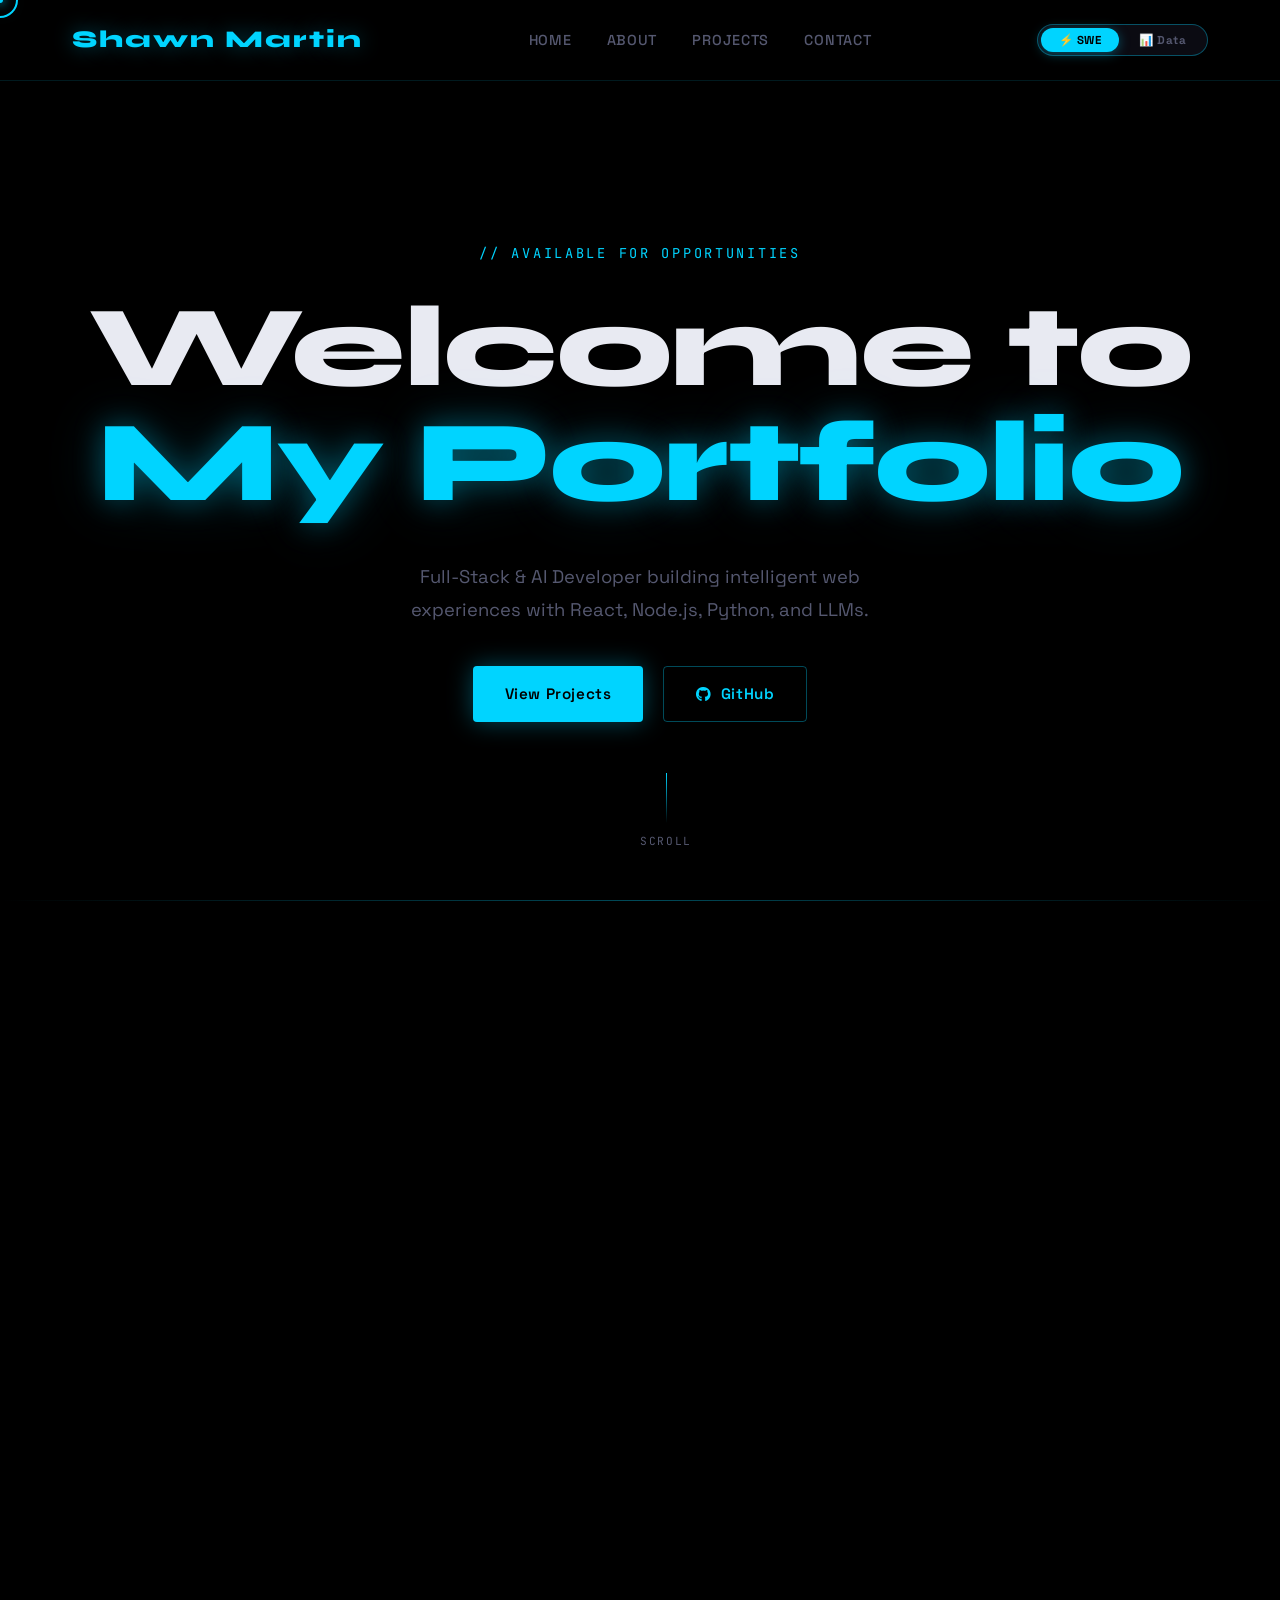
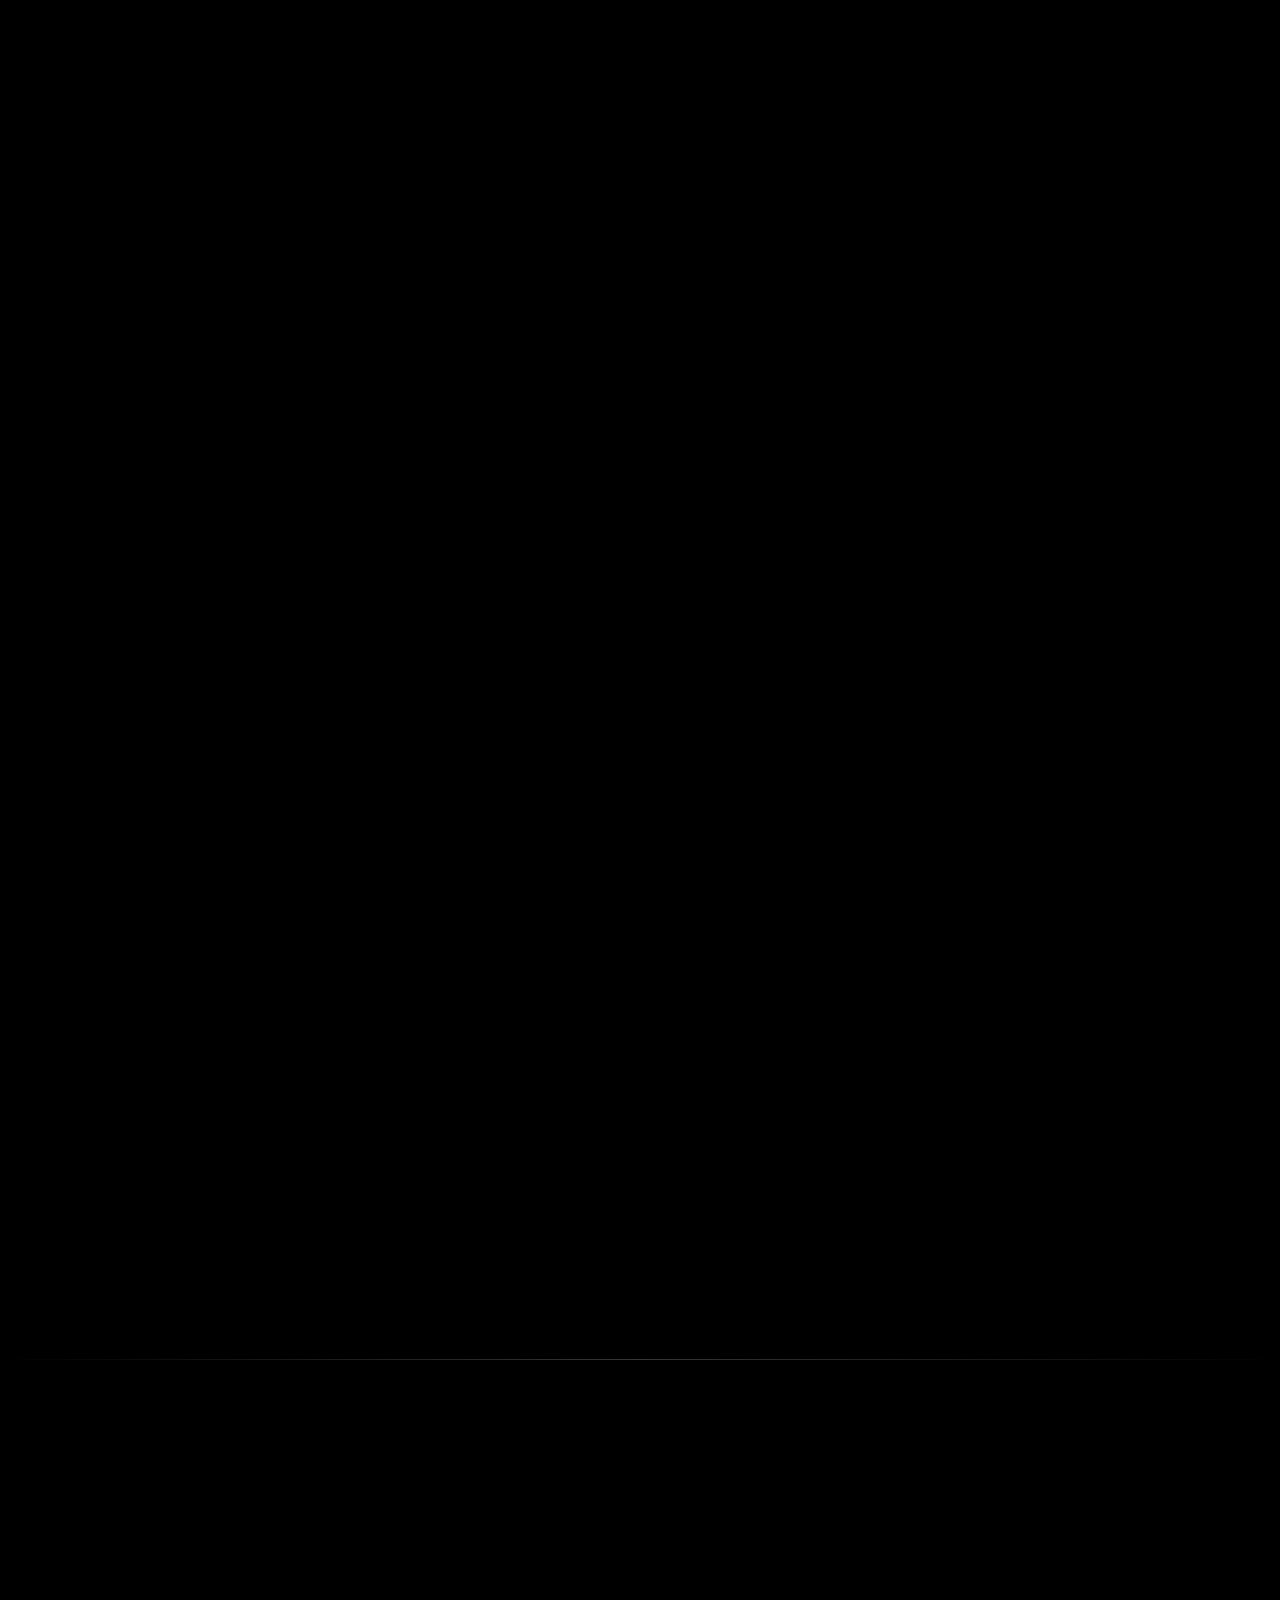
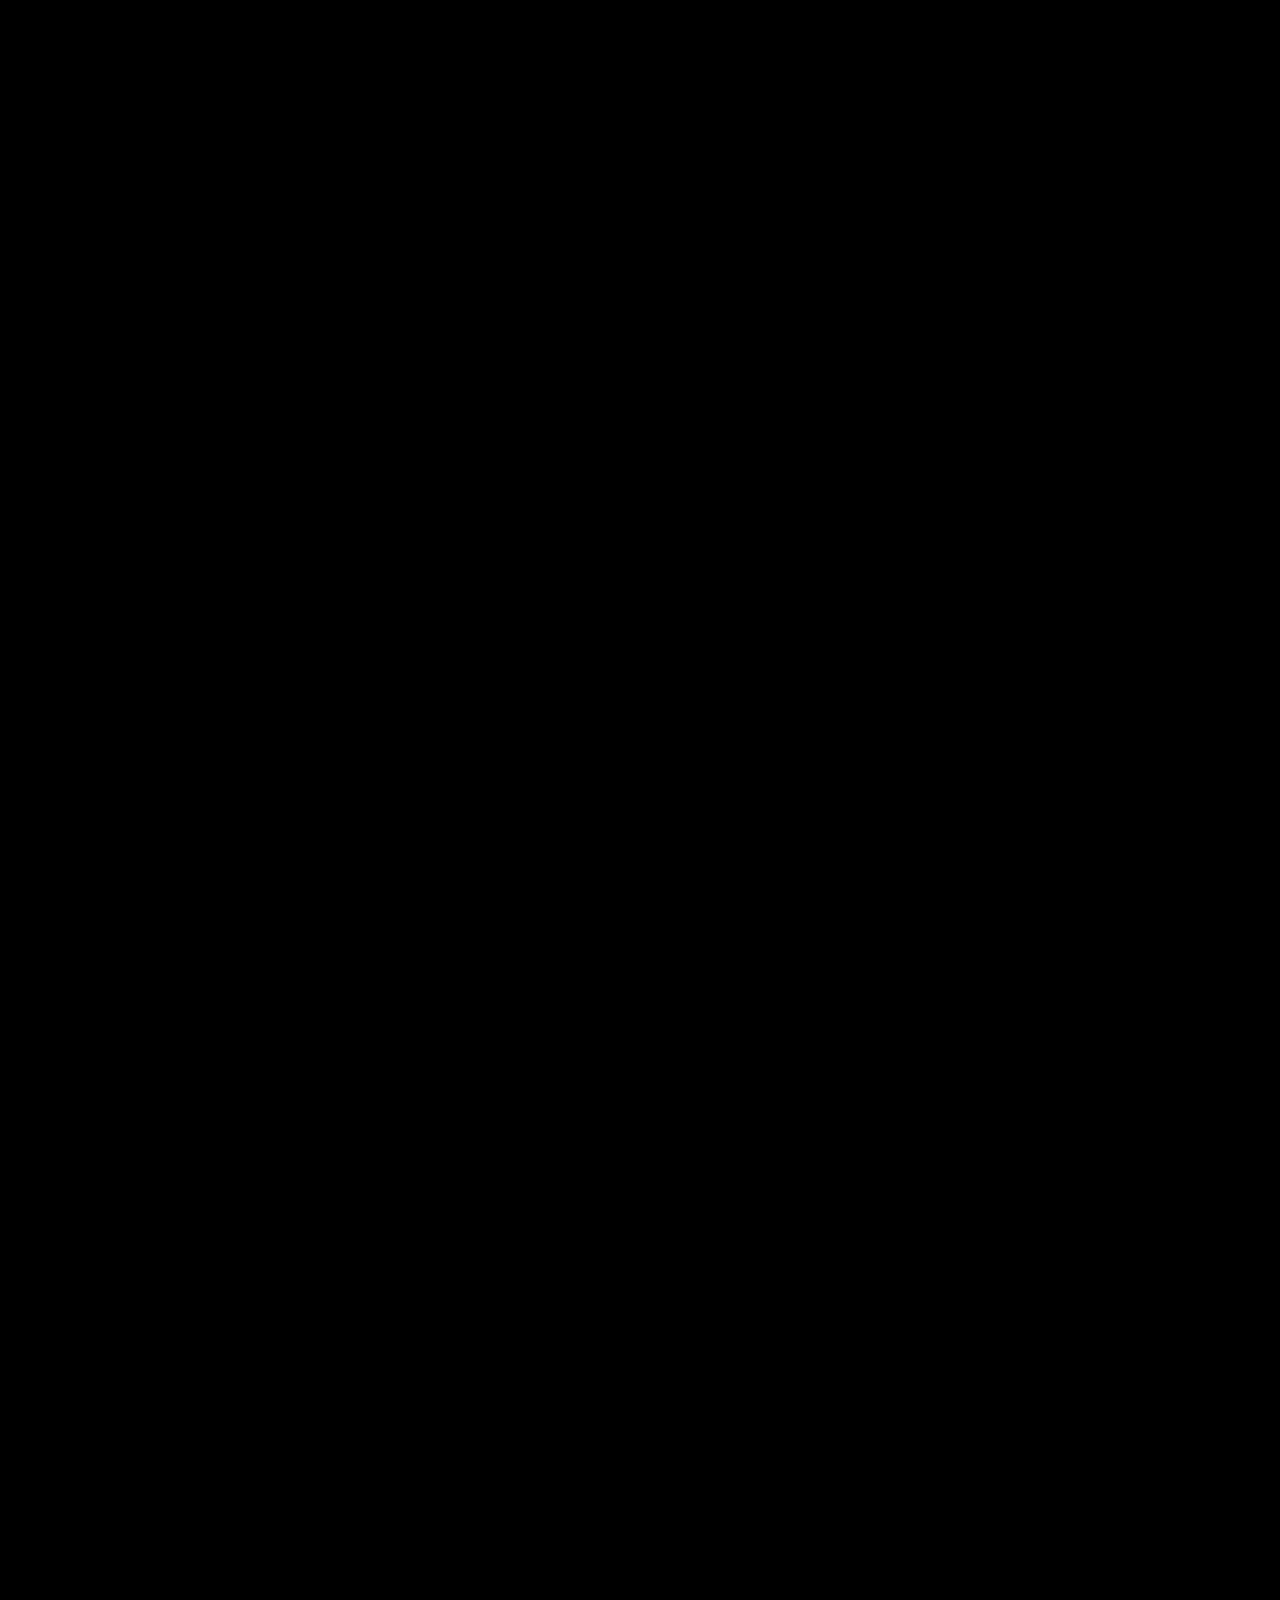
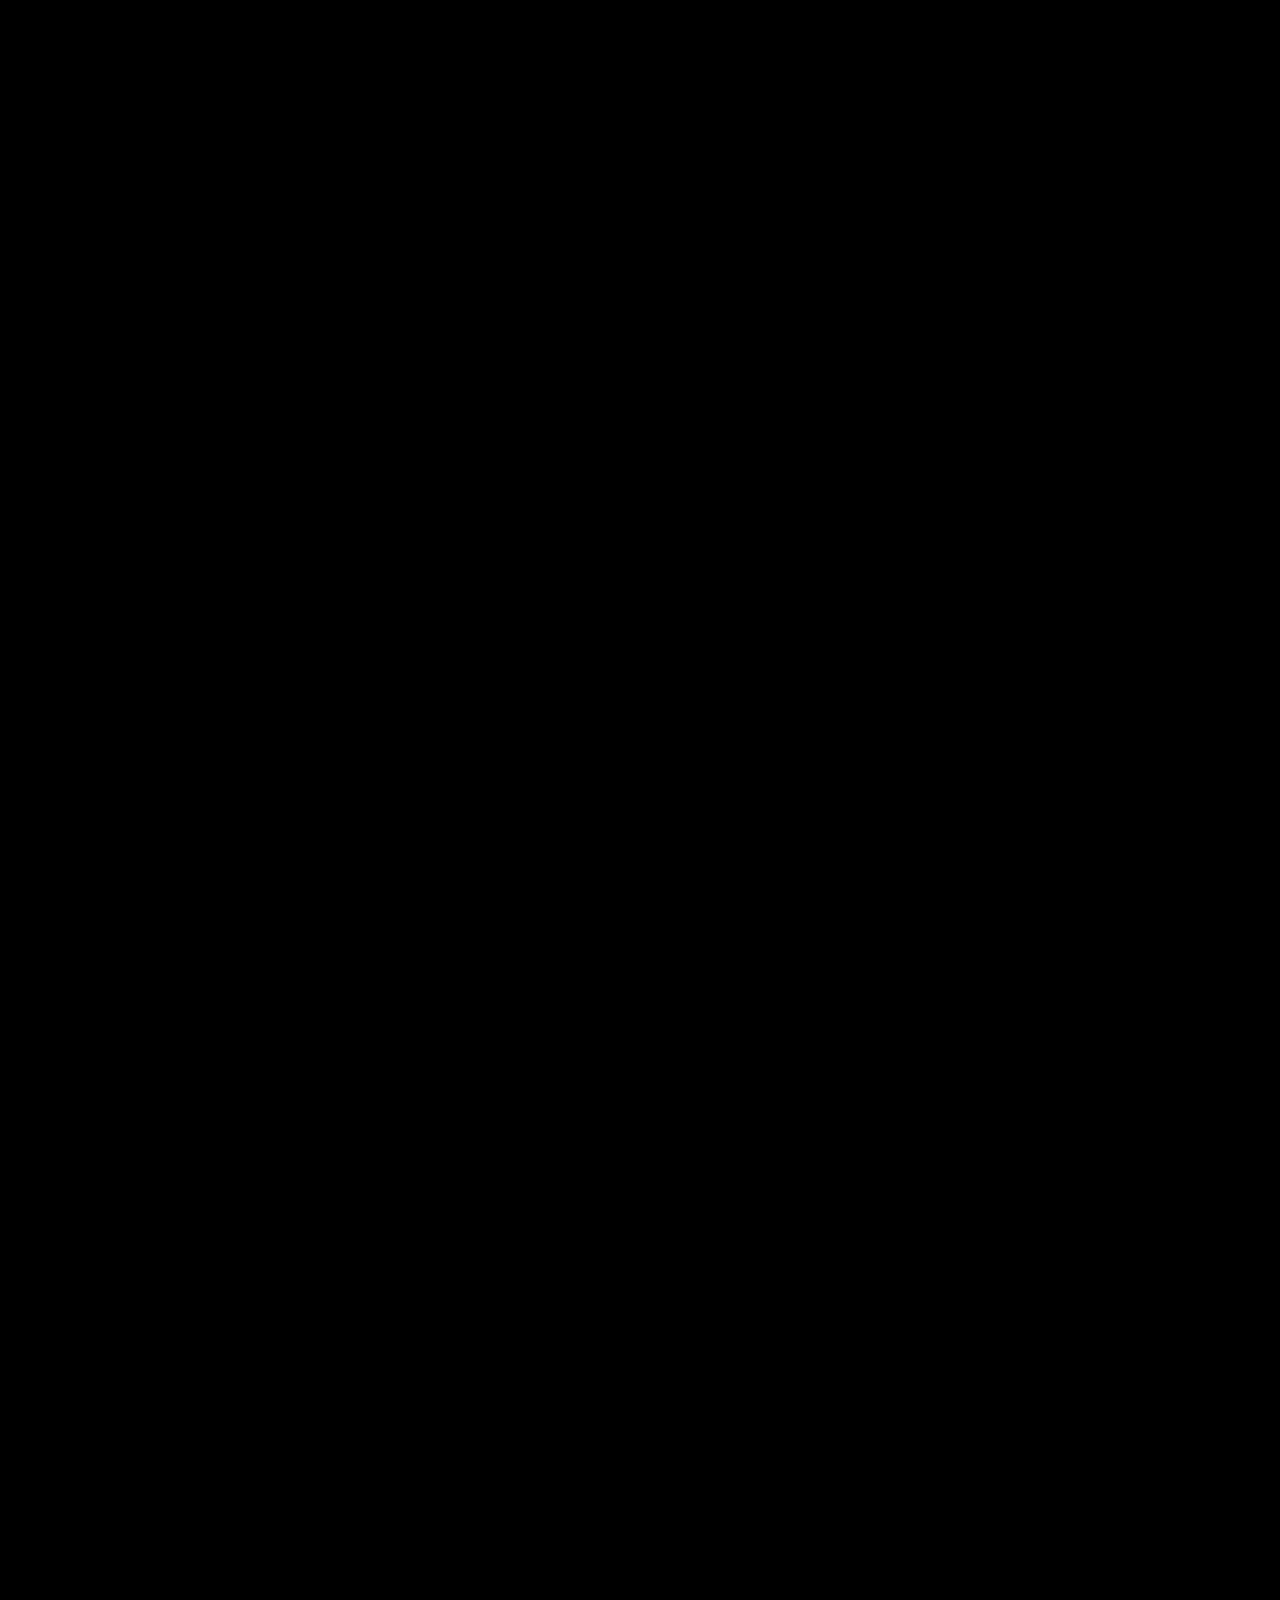
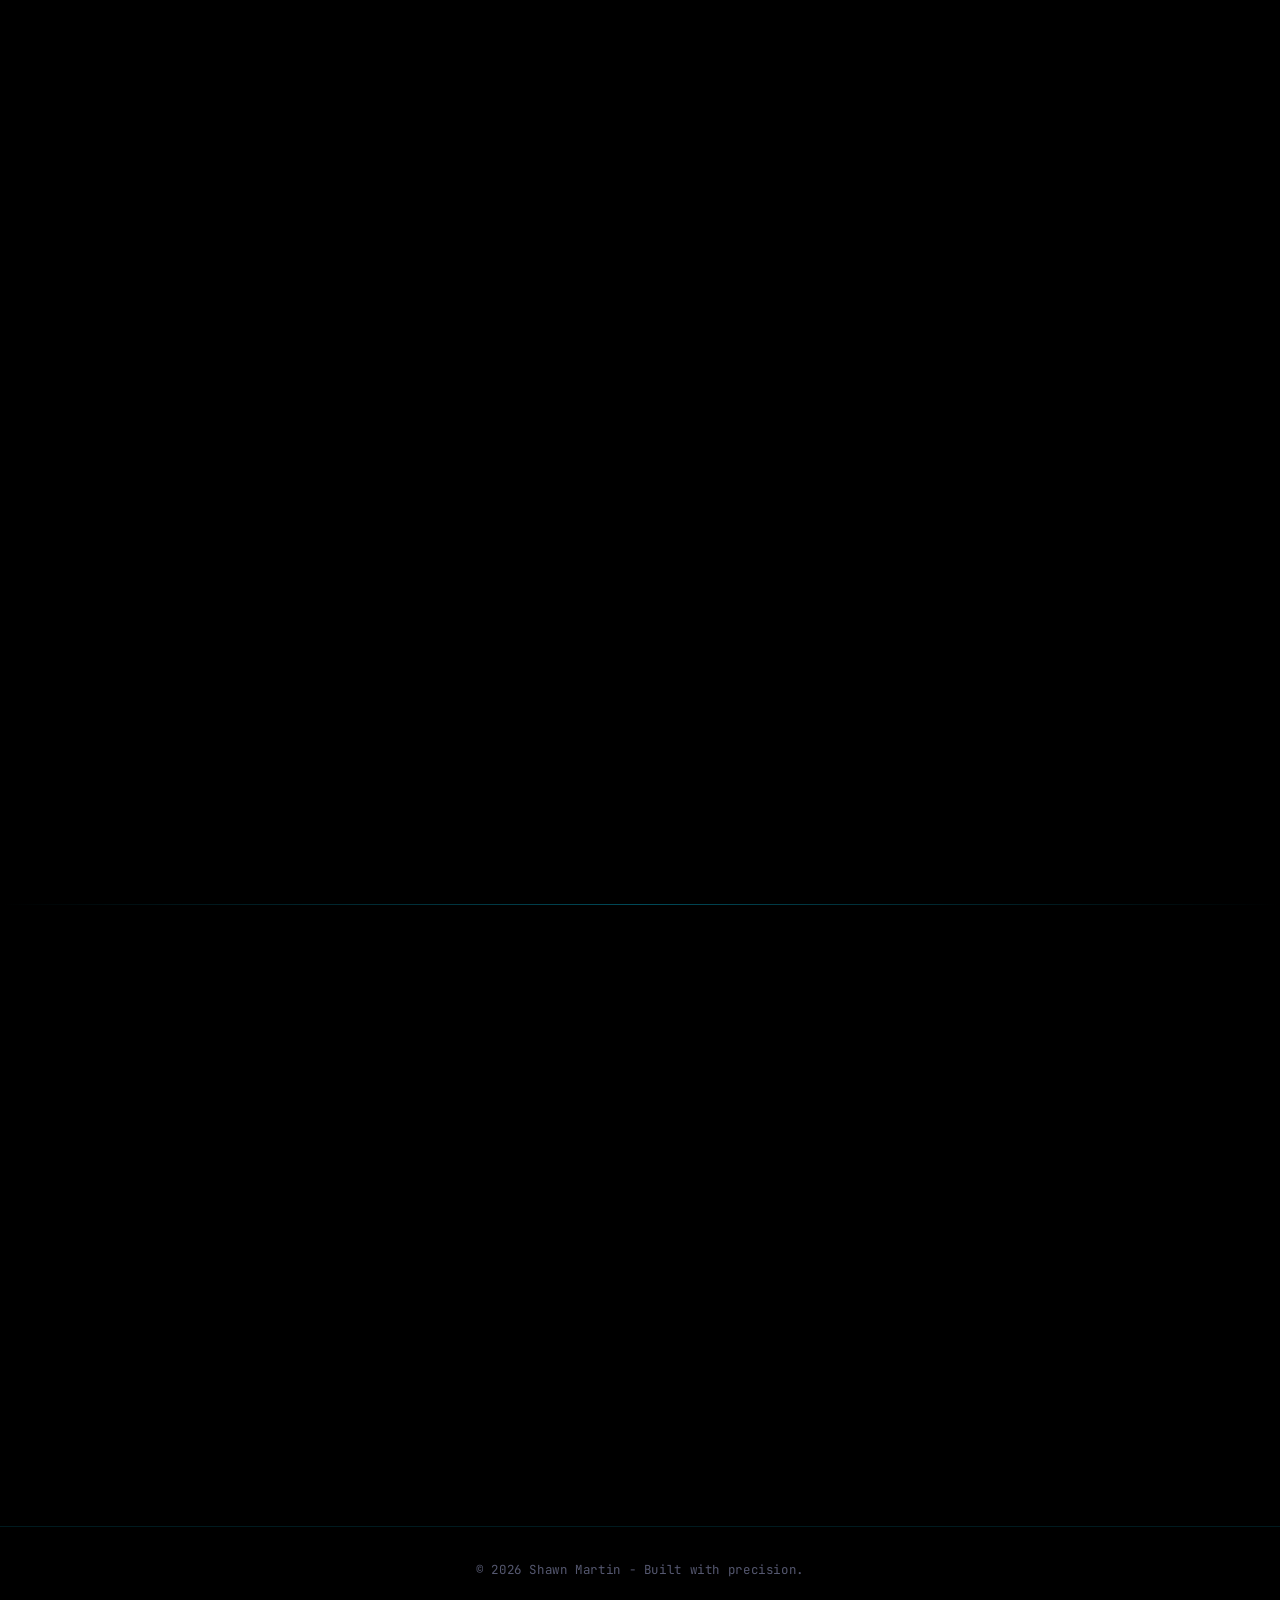
==== commit f3e9cd86: "Remove em dashes, replace with hyphens" ====
--- a/index.html
+++ b/index.html
@@ -23,7 +23,7 @@
   --term-bg:#050508; --term-bar:#0d0d14; --term-out:#7ec8a0; --term-comment:#444860;
 }
 
-/* ── DA ROOT — dark emerald ────────────────────────── */
+/* ── DA ROOT - dark emerald ────────────────────────── */
 [data-mode="da"] {
   --bg:#020d0a; --surface:rgba(4,18,12,0.92); --surface-alt:rgba(6,24,16,0.95);
   --text:#9bbfb0; --text-bright:#cce8db; --text-muted:#3d6b54;
@@ -414,7 +414,7 @@
           </div>
           <div class="terminal-body" id="terminal-body">
             <div class="terminal-line swe-only"><span class="prompt">$ </span><span class="cmd">whoami</span></div>
-            <div class="terminal-line swe-only"><span class="out">shawn_martin &#8212; full-stack &amp; AI dev</span></div>
+            <div class="terminal-line swe-only"><span class="out">shawn_martin - full-stack &amp; AI dev</span></div>
             <div class="terminal-line swe-only" style="margin-top:.5rem"><span class="prompt">$ </span><span class="cmd">skills --list</span></div>
             <div class="terminal-line swe-only"><span class="out">[ React, Node.js, Python, AI/LLMs,</span></div>
             <div class="terminal-line swe-only"><span class="out">&nbsp;&nbsp;TypeScript, REST APIs ]</span></div>
@@ -422,7 +422,7 @@
             <div class="terminal-line swe-only"><span class="out">&#129002; Open to opportunities</span></div>
             <div class="terminal-line swe-only" style="margin-top:.8rem"><span class="comment">// Try typing a command below &#8595;</span></div>
             <div class="terminal-line da-only"><span class="prompt">$ </span><span class="cmd">analyst --profile</span></div>
-            <div class="terminal-line da-only"><span class="out">shawn_martin &#8212; data analyst &amp; ML engineer</span></div>
+            <div class="terminal-line da-only"><span class="out">shawn_martin - data analyst &amp; ML engineer</span></div>
             <div class="terminal-line da-only" style="margin-top:.5rem"><span class="prompt">$ </span><span class="cmd">stack --tools</span></div>
             <div class="terminal-line da-only"><span class="out">[ Python, SQL, pandas, scikit-learn,</span></div>
             <div class="terminal-line da-only"><span class="out">&nbsp;&nbsp;Tableau, NLP, REST APIs ]</span></div>
@@ -503,19 +503,19 @@
 
       <div class="project-card tilt-card reveal" style="transition-delay:.1s">
         <div class="project-number">02 / 06</div>
-        <div class="project-title">&#129504; Second Brain &#8212; RAG Knowledge Base</div>
+        <div class="project-title">&#129504; Second Brain - RAG Knowledge Base</div>
         <div class="project-tags">
           <span class="tag">Next.js 16</span><span class="tag">TypeScript</span>
           <span class="tag">RAG Pipeline</span><span class="tag">pgvector</span>
           <span class="tag">Voyage AI</span><span class="tag">Groq LLaMA 3.3</span>
           <span class="tag">Supabase</span><span class="tag">Clerk</span>
         </div>
-        <p class="project-desc">A full-stack RAG-powered personal knowledge base. Upload PDFs, Word docs, and text files &#8212; then ask natural-language questions and get streaming answers with inline source citations drawn directly from your content. Built with a custom pipeline, no LangChain abstractions.</p>
+        <p class="project-desc">A full-stack RAG-powered personal knowledge base. Upload PDFs, Word docs, and text files - then ask natural-language questions and get streaming answers with inline source citations drawn directly from your content. Built with a custom pipeline, no LangChain abstractions.</p>
         <ul class="project-features">
           <li>Custom RAG pipeline: text extraction &#8594; recursive chunking &#8594; Voyage AI batch embeddings &#8594; pgvector HNSW index</li>
           <li>Async fire-and-forget document processing with real-time status polling</li>
           <li>Streaming chat responses via Vercel AI SDK with [Source N] inline citations</li>
-          <li>Row-level security in Supabase &#8212; documents are private per authenticated user</li>
+          <li>Row-level security in Supabase - documents are private per authenticated user</li>
           <li>Per-user rate limiting, persistent session history, and auto-generated chat titles</li>
         </ul>
         <div style="display:flex;gap:1rem;flex-wrap:wrap;">
@@ -570,7 +570,7 @@
           <span class="tag">Express</span><span class="tag">MongoDB</span>
           <span class="tag">JWT Auth</span><span class="tag">Tailwind CSS</span><span class="tag">Multer</span>
         </div>
-        <p class="project-desc">A full-stack MERN job board where employers can post and manage listings, and applicants can browse openings and submit applications with resume uploads &#8212; all secured with JWT authentication.</p>
+        <p class="project-desc">A full-stack MERN job board where employers can post and manage listings, and applicants can browse openings and submit applications with resume uploads - all secured with JWT authentication.</p>
         <ul class="project-features">
           <li>JWT-based authentication with bcrypt password hashing</li>
           <li>Resume/CV file uploads with validation (PDF, DOC, DOCX)</li>
@@ -590,7 +590,7 @@
           <span class="tag">Node.js</span><span class="tag">Express</span>
           <span class="tag">PostgreSQL</span><span class="tag">Cloudflare R2</span><span class="tag">JWT Auth</span>
         </div>
-        <p class="project-desc">A production-grade full-stack fitness mobile app deployed on Fly.io with a live user base. Features a social community feed, workout and nutrition tracking, real-time notifications, and cloud media storage &#8212; built end-to-end from database schema to mobile UI.</p>
+        <p class="project-desc">A production-grade full-stack fitness mobile app deployed on Fly.io with a live user base. Features a social community feed, workout and nutrition tracking, real-time notifications, and cloud media storage - built end-to-end from database schema to mobile UI.</p>
         <ul class="project-features">
           <li>Social feed with posts, likes, comments, follows, and a real-time notification system</li>
           <li>Workout analytics with streak tracking, 4-week trends, personal records, and calendar heatmap</li>
@@ -616,7 +616,7 @@
           <span class="tag">NLP</span><span class="tag">SQL</span>
           <span class="tag">Tableau</span><span class="tag">scikit-learn</span>
         </div>
-        <p class="project-desc">Gives retention teams a prioritized list of at-risk accounts before they churn. End-to-end ML pipeline on 7,043 telecom customers using Random Forest (77.5% accuracy) plus NLP sentiment analysis on reviews &#8212; the kind of signal most churn models ignore. SQL cohort analysis revealed month-to-month contracts churn at 43% vs. 3% for two-year contracts, visualized in a Tableau executive dashboard any non-technical stakeholder can act on.</p>
+        <p class="project-desc">Gives retention teams a prioritized list of at-risk accounts before they churn. End-to-end ML pipeline on 7,043 telecom customers using Random Forest (77.5% accuracy) plus NLP sentiment analysis on reviews - the kind of signal most churn models ignore. SQL cohort analysis revealed month-to-month contracts churn at 43% vs. 3% for two-year contracts, visualized in a Tableau executive dashboard any non-technical stakeholder can act on.</p>
         <ul class="project-features">
           <li>77.5% Random Forest accuracy on 7,043 customer records</li>
           <li>NLP sentiment scoring incorporated as a predictive feature</li>
@@ -635,7 +635,7 @@
           <span class="tag">REST APIs</span><span class="tag">Linear Regression</span>
           <span class="tag">Tableau</span><span class="tag">ETL</span>
         </div>
-        <p class="project-desc">Automated time-series pipeline ingesting real-time market data for BTC, ETH, NVDA, and MSFT. SQL window queries (LAG/LEAD) flag anomalies exceeding 5% hourly movement &#8212; giving traders an automated early-warning system. Linear Regression model forecasts hourly prices, visualized in a Tableau dual-axis dashboard.</p>
+        <p class="project-desc">Automated time-series pipeline ingesting real-time market data for BTC, ETH, NVDA, and MSFT. SQL window queries (LAG/LEAD) flag anomalies exceeding 5% hourly movement - giving traders an automated early-warning system. Linear Regression model forecasts hourly prices, visualized in a Tableau dual-axis dashboard.</p>
         <ul class="project-features">
           <li>REST API ingestion for 4 assets, hourly automated SQLite appends</li>
           <li>LAG/LEAD window queries flag &gt;5% price anomalies in real time</li>
@@ -652,7 +652,7 @@
           <span class="tag">Python</span><span class="tag">SQL</span>
           <span class="tag">pandas</span><span class="tag">SQLite</span><span class="tag">REST APIs</span>
         </div>
-        <p class="project-desc">The kind of tool front offices use to find undervalued athletes &#8212; queries real-time 2024-25 NBA statistics via the NBA.com API across 400+ players to surface top-quartile production at below-median salary. SQLite and pandas power front-office-style cost-per-performance analysis across the full league.</p>
+        <p class="project-desc">The kind of tool front offices use to find undervalued athletes - queries real-time 2024-25 NBA statistics via the NBA.com API across 400+ players to surface top-quartile production at below-median salary. SQLite and pandas power front-office-style cost-per-performance analysis across the full league.</p>
         <ul class="project-features">
           <li>NBA.com API integration for real-time 2024-25 season data</li>
           <li>Custom valuation model across 400+ players</li>
@@ -663,13 +663,13 @@
 
       <div class="project-card tilt-card reveal" style="transition-delay:.2s">
         <div class="project-number">04 / 04</div>
-        <div class="project-title">&#129504; Second Brain &#8212; RAG Knowledge Base</div>
+        <div class="project-title">&#129504; Second Brain - RAG Knowledge Base</div>
         <div class="project-metric">&#9889; Sub-100ms semantic search across unlimited personal documents</div>
         <div class="project-tags">
           <span class="tag">Next.js</span><span class="tag">TypeScript</span>
           <span class="tag">RAG</span><span class="tag">pgvector</span><span class="tag">Supabase</span>
         </div>
-        <p class="project-desc">Solves the analyst&#39;s real problem of losing insights across hundreds of documents &#8212; semantic search that retrieves relevant content in under 100ms. Custom RAG pipeline with Voyage AI embeddings and HNSW indexing. Built for real multi-user deployment with authentication and row-level security.</p>
+        <p class="project-desc">Solves the analyst&#39;s real problem of losing insights across hundreds of documents - semantic search that retrieves relevant content in under 100ms. Custom RAG pipeline with Voyage AI embeddings and HNSW indexing. Built for real multi-user deployment with authentication and row-level security.</p>
         <ul class="project-features">
           <li>Sub-100ms semantic search via pgvector HNSW indexing</li>
           <li>Multi-format ingestion: PDF, DOCX, MD, TXT</li>
@@ -701,7 +701,7 @@
   </div>
 </section>
 
-<footer><p>&#169; 2026 Shawn Martin &#8212; Built with precision.</p></footer>
+<footer><p>&#169; 2026 Shawn Martin - Built with precision.</p></footer>
 
 <script>
 /* ── CURSOR ──────────────────────────────────────── */
@@ -808,7 +808,7 @@
   window.addEventListener('resize',()=>{camera.aspect=window.innerWidth/window.innerHeight;camera.updateProjectionMatrix();renderer.setSize(window.innerWidth,window.innerHeight);});
 })();
 
-/* ── DA CANVAS — dark emerald ────────────────────── */
+/* ── DA CANVAS - dark emerald ────────────────────── */
 (function(){
   const canvas=document.getElementById('da-canvas');
   const ctx=canvas.getContext('2d');
@@ -895,14 +895,14 @@
   document.getElementById('hero-span').textContent=isSWE?'My Portfolio':'My Data Portfolio';
   document.getElementById('hero-sub').textContent=isSWE
     ?'Full-Stack & AI Developer building intelligent web experiences with React, Node.js, Python, and LLMs.'
-    :'Data Analyst & ML Engineer turning raw data into decisions — pipelines, predictive models, and dashboards that quantify business risk.';
+    :'Data Analyst & ML Engineer turning raw data into decisions - pipelines, predictive models, and dashboards that quantify business risk.';
   document.getElementById('about-h2').innerHTML=isSWE?'Building the<br>future of web':'Turning data<br>into decisions';
   document.getElementById('about-p1').innerHTML=isSWE
     ?'Full-stack developer with a <strong>deep focus on AI-powered applications</strong>. I build scalable web apps with React, Node.js, and Python, integrating large language models to create intelligent, interactive experiences.'
     :'Data analyst with a <strong>strong foundation in ML and pipeline engineering</strong>. I build automated data pipelines, predictive models, and SQL-driven dashboards that translate raw data into business decisions.';
   document.getElementById('about-p2').innerHTML=isSWE
     ?'I love turning complex problems into <strong>clean, user-friendly solutions</strong>, from traditional full-stack systems to modern AI chat assistants and real-time platforms.'
-    :'I find the signal in messy data — whether that\'s <strong>identifying $1.29M in at-risk revenue</strong>, building automated market monitoring, or surfacing undervalued athletes from 400+ records.';
+    :'I find the signal in messy data - whether that\'s <strong>identifying $1.29M in at-risk revenue</strong>, building automated market monitoring, or surfacing undervalued athletes from 400+ records.';
   document.getElementById('stat1').textContent=isSWE?'6':'4';
   document.getElementById('stat3').textContent=isSWE?'∞':'77.5%';
   document.getElementById('stat3-lbl').textContent=isSWE?'Problems solved':'ML accuracy';
@@ -942,10 +942,10 @@
 const inputLine=document.getElementById('terminal-input-line');
 
 const SWE_CMDS={
-  help:()=>['  whoami     — who is shawn?','  skills     — tech stack','  projects   — project list','  contact    — contact info','  status     — availability','  clear      — clear terminal','  hire       — 👀'],
+  help:()=>['  whoami     - who is shawn?','  skills     - tech stack','  projects   - project list','  contact    - contact info','  status     - availability','  clear      - clear terminal','  hire       - 👀'],
   whoami:()=>['shawn_martin: full-stack & AI developer, NJ','building intelligent web experiences since day one'],
   skills:()=>['JavaScript · React · Node.js · Python','AI/LLMs · LangChain · PostgreSQL · Tailwind','TypeScript · REST APIs · Git · HTML/CSS'],
-  projects:()=>['1. GenChat Assistant  — AI chatbot (Python + LangChain)','2. Second Brain       — RAG knowledge base (Next.js + pgvector)','3. AI App Tracker     — job hunt + OpenAI interview prep','4. Contactless POS    — full-stack restaurant system','5. Job Board          — MERN + JWT auth','6. FitForge           — React Native fitness app'],
+  projects:()=>['1. GenChat Assistant  - AI chatbot (Python + LangChain)','2. Second Brain       - RAG knowledge base (Next.js + pgvector)','3. AI App Tracker     - job hunt + OpenAI interview prep','4. Contactless POS    - full-stack restaurant system','5. Job Board          - MERN + JWT auth','6. FitForge           - React Native fitness app'],
   contact:()=>['email:    slmartin2003@gmail.com','phone:    (908) 380-0431','github:   github.com/ShawnM20','linkedin: linkedin.com/in/shawn-martin-7861a6363'],
   status:()=>['🟢 Open to full-time roles, internships,','   freelance work & interesting problems'],
   hire:()=>['smart choice 😎','email: slmartin2003@gmail.com'],
@@ -953,10 +953,10 @@
 };
 
 const DA_CMDS={
-  help:()=>['  whoami     — who is shawn?','  tools      — data stack','  projects   — project list','  metrics    — key numbers','  contact    — contact info','  status     — availability','  clear      — clear terminal','  hire       — 👀'],
+  help:()=>['  whoami     - who is shawn?','  tools      - data stack','  projects   - project list','  metrics    - key numbers','  contact    - contact info','  status     - availability','  clear      - clear terminal','  hire       - 👀'],
   whoami:()=>['shawn_martin: data analyst & ML engineer, NJ','turning messy data into decisions since day one'],
   tools:()=>['Python · SQL · pandas · NumPy · scikit-learn','Tableau · SQLite · NLP · REST APIs · Git','Random Forest · ETL Pipelines · Linear Regression'],
-  projects:()=>['1. Churn Pipeline   — $1.29M revenue risk identified','2. Market Predictor — auto hourly ingestion, 4 assets','3. NBA Value Model  — 400+ players analyzed','4. Second Brain     — sub-100ms semantic search'],
+  projects:()=>['1. Churn Pipeline   - $1.29M revenue risk identified','2. Market Predictor - auto hourly ingestion, 4 assets','3. NBA Value Model  - 400+ players analyzed','4. Second Brain     - sub-100ms semantic search'],
   metrics:()=>['$1.29M   revenue risk identified before churn','77.5%    Random Forest accuracy (7,043 records)','400+     NBA players cost-per-performance scored','4        live assets auto-monitored hourly'],
   contact:()=>['email:    slmartin2003@gmail.com','phone:    (908) 380-0431','github:   github.com/ShawnM20','linkedin: linkedin.com/in/shawn-martin-7861a6363'],
   status:()=>['🟢 Open to Data Analyst / ML Engineer roles','   New Jersey / Remote'],
@@ -984,7 +984,7 @@
   }
   const fn=cmds[val];
   if(fn){const out=fn();if(out)out.forEach(l=>addLine(l));}
-  else addLine(`command not found: ${val} — try \'help\'`,'comment');
+  else addLine(`command not found: ${val} - try \'help\'`,'comment');
   termBody.scrollTop=termBody.scrollHeight;
 });
 
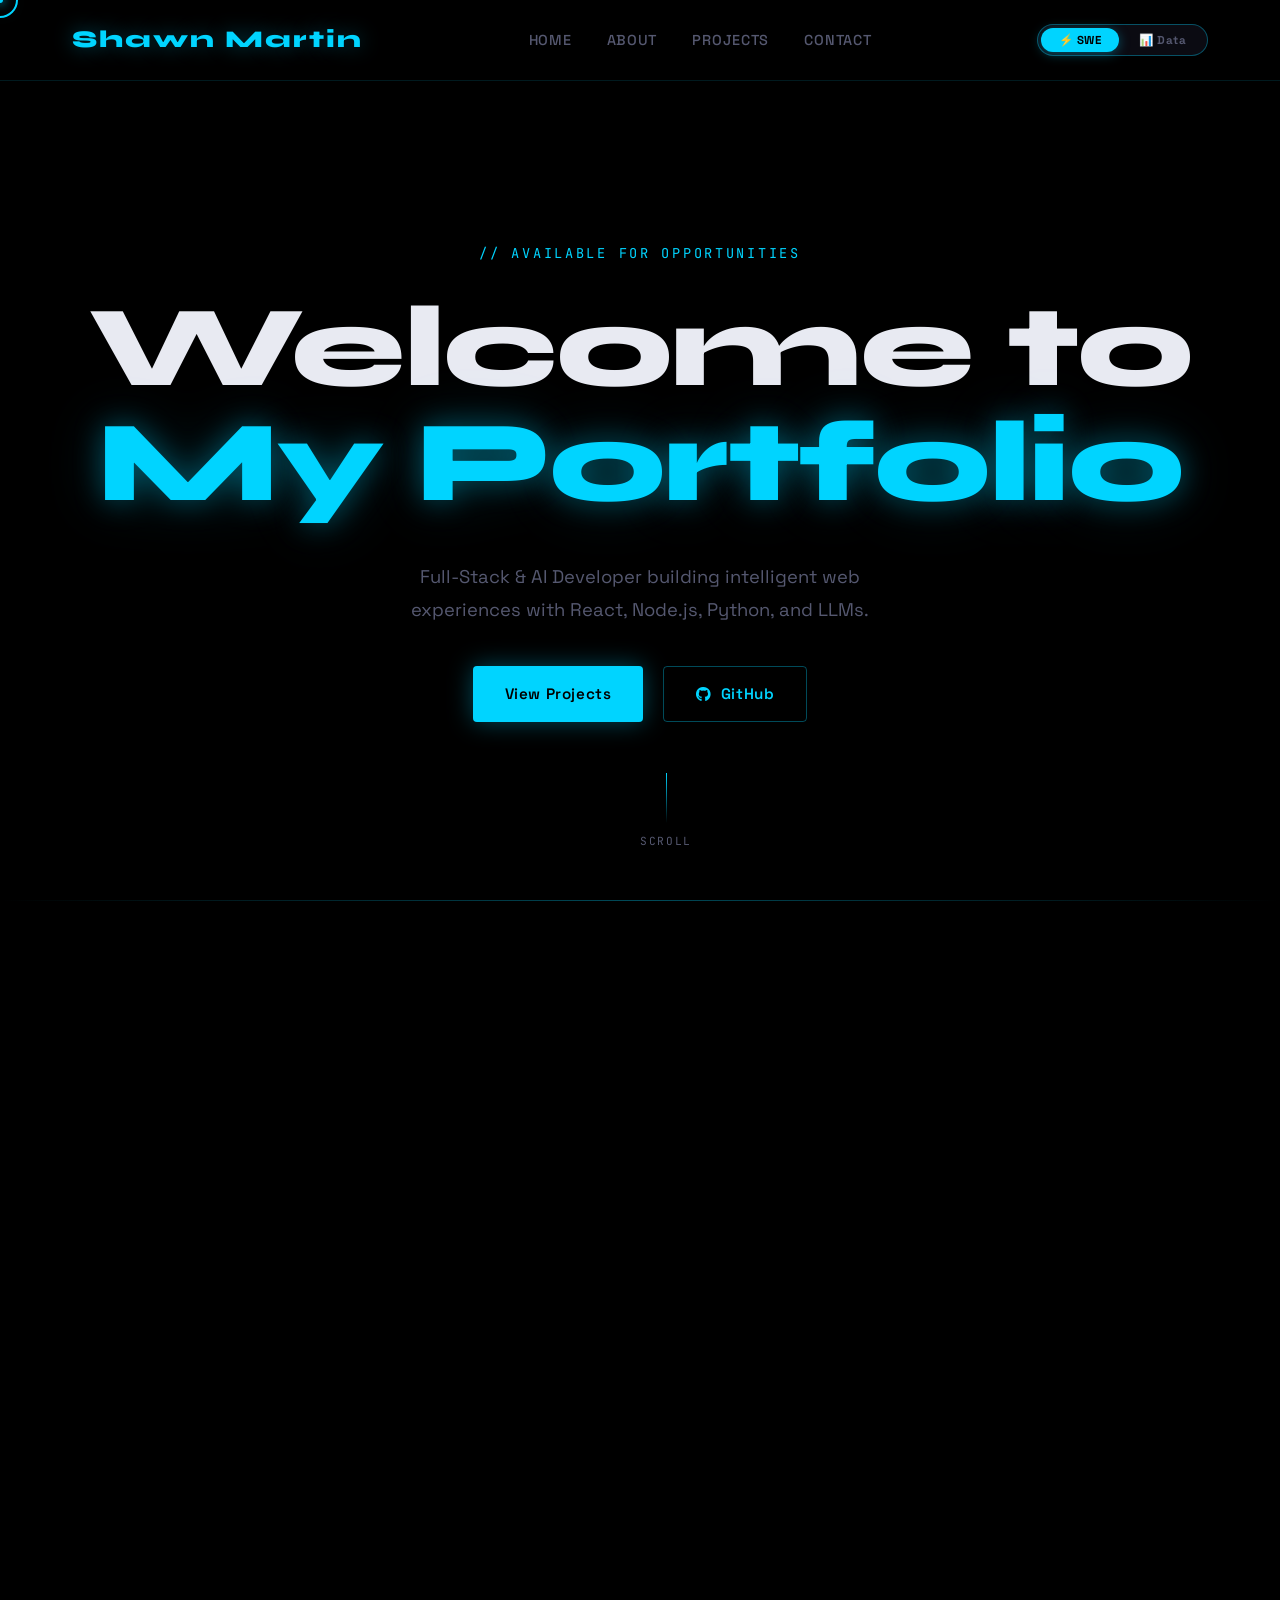
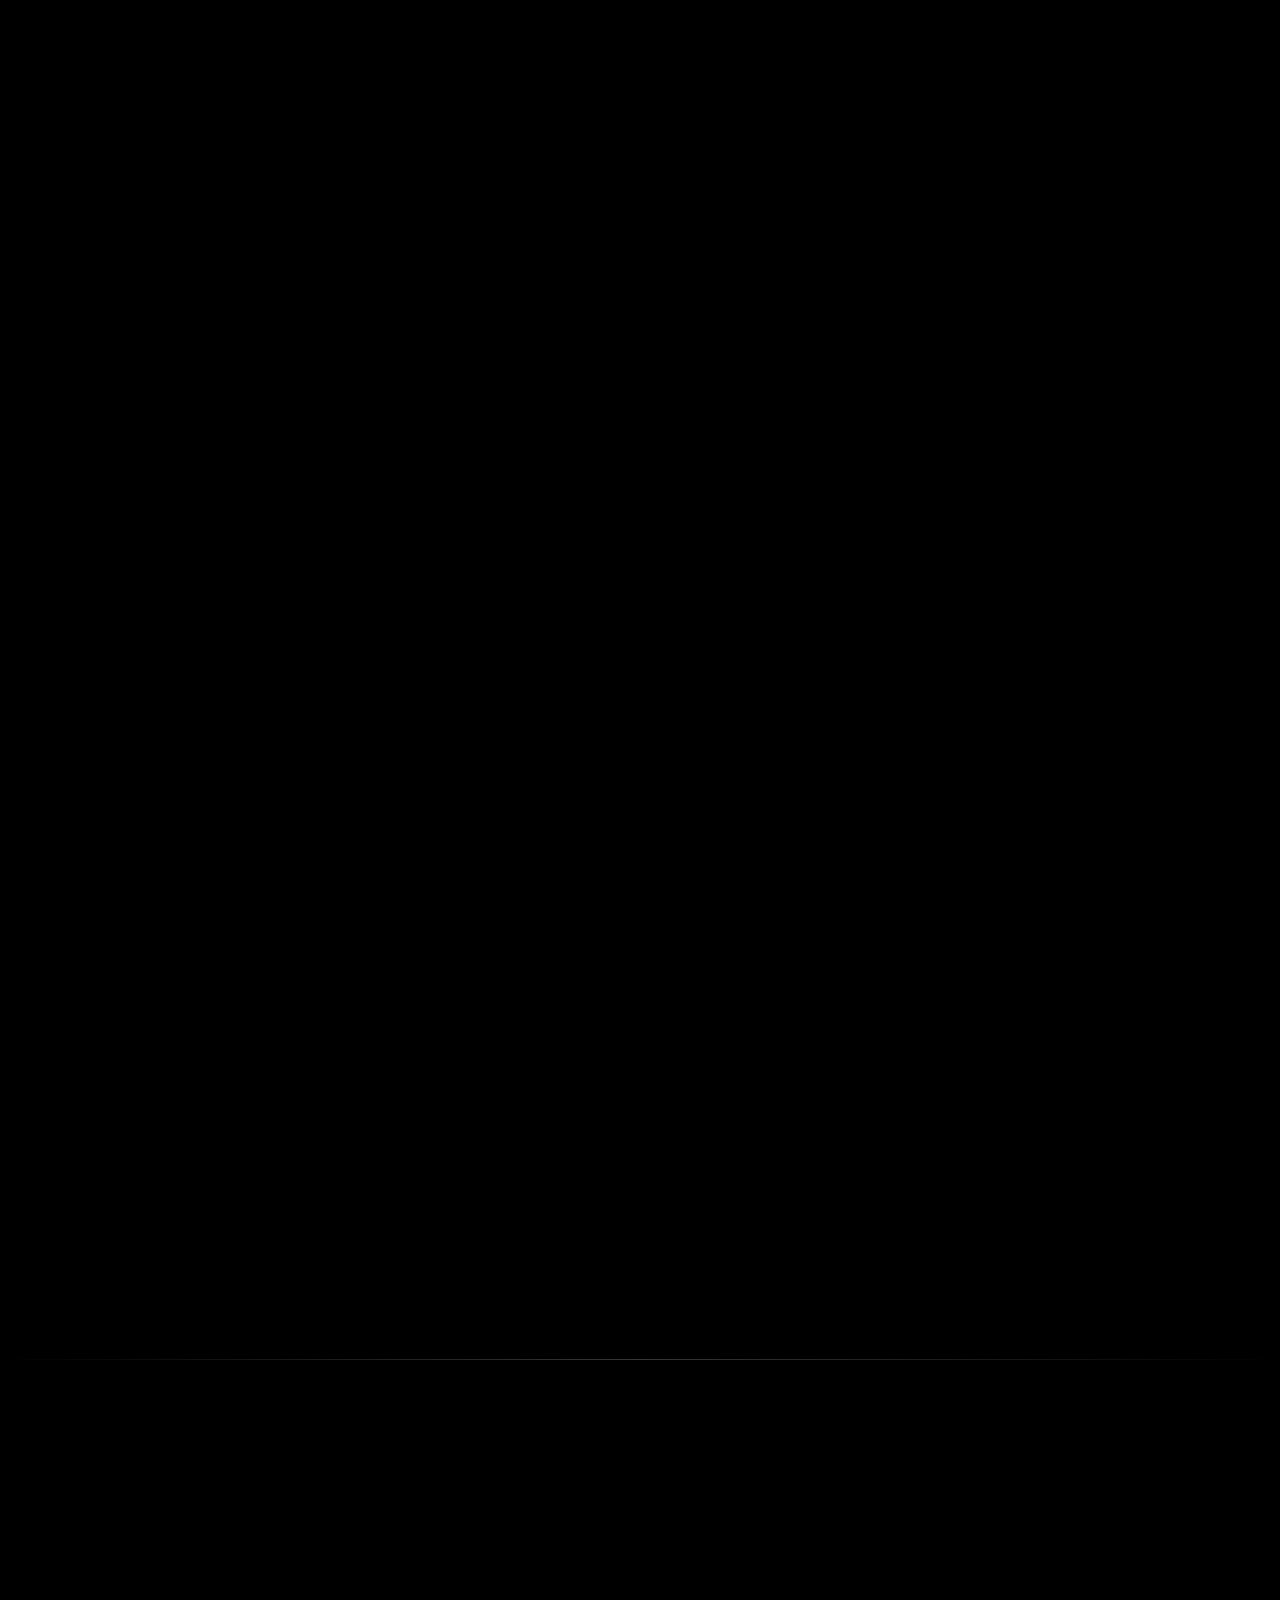
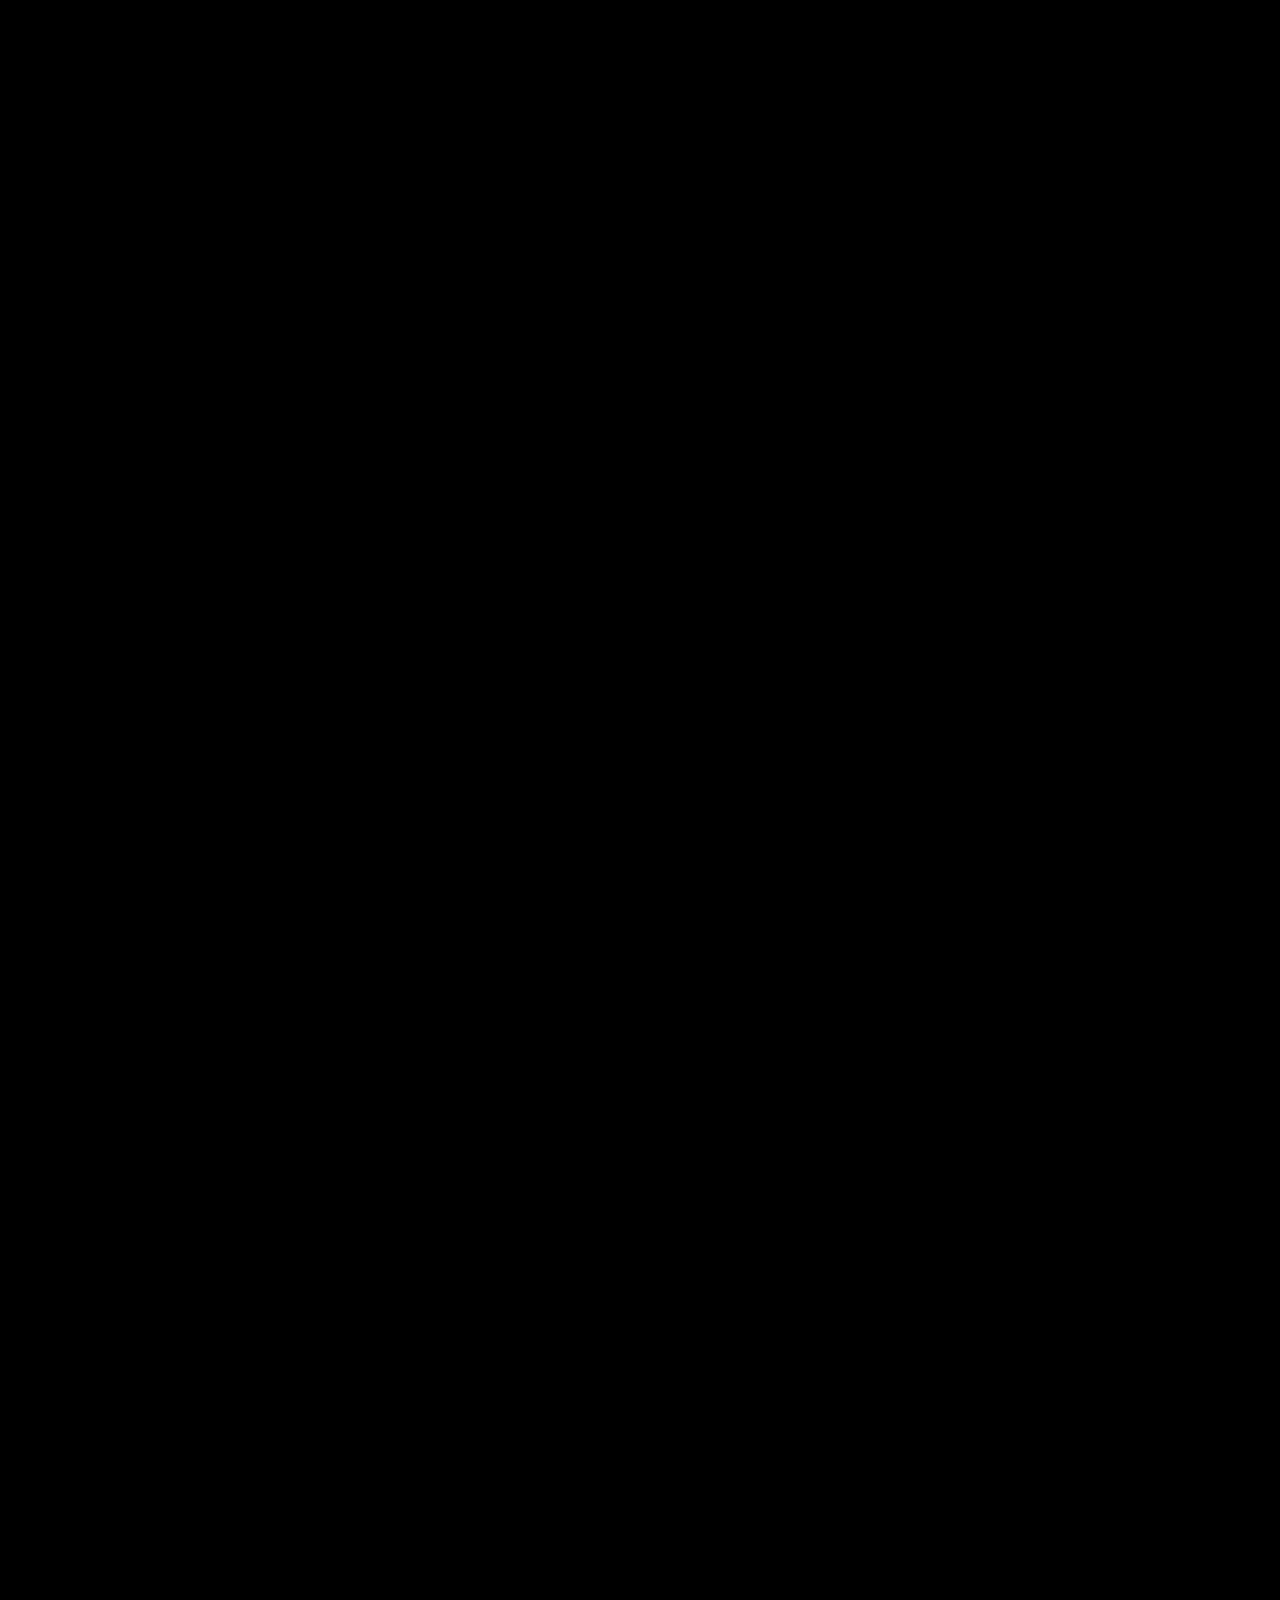
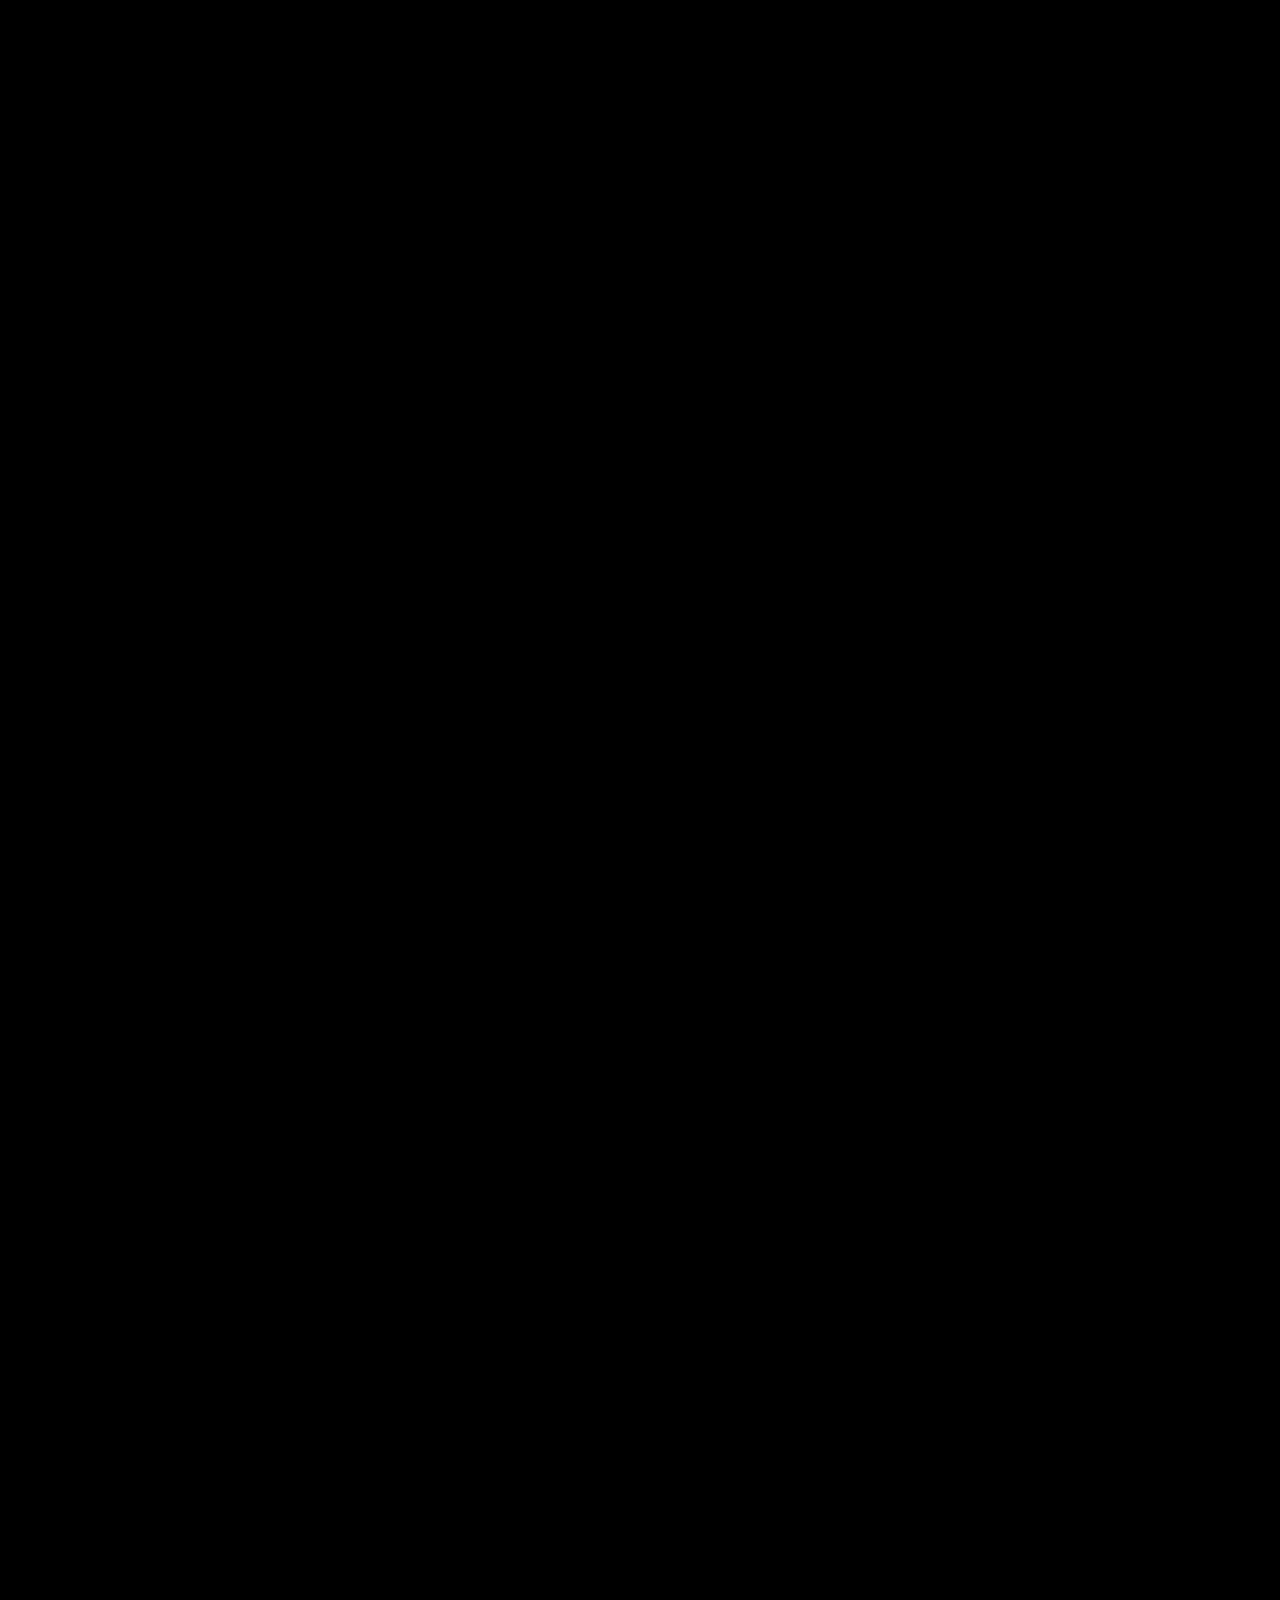
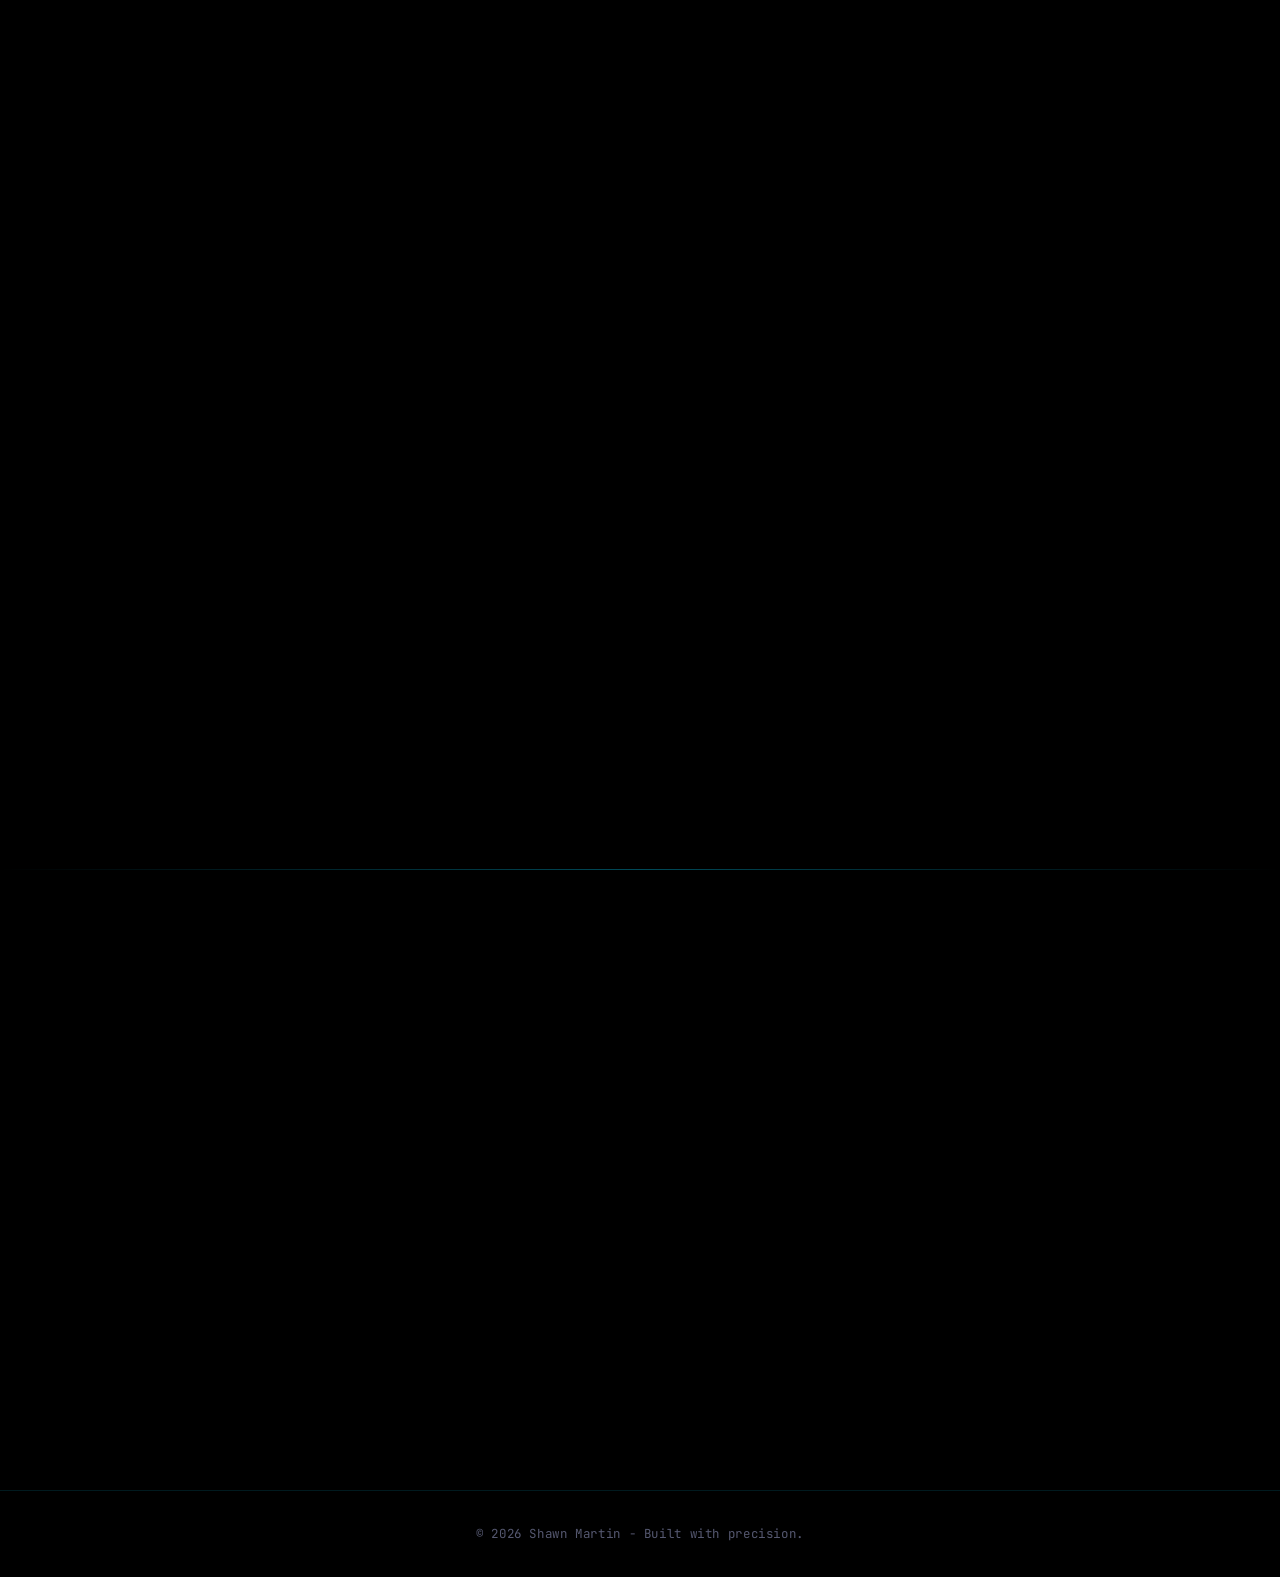
==== commit a89d062a: "added new lines in index.html" ====
--- a/index.html
+++ b/index.html
@@ -368,20 +368,20 @@
   </div>
   <div class="da-hero-stats">
     <div class="da-stat-item">
-      <div class="da-stat-val" data-target="1.29" data-prefix="$" data-suffix="M">$0M</div>
-      <div class="da-stat-lbl">Revenue Risk Identified</div>
+      <div class="da-stat-val" data-target="1.06" data-prefix="$" data-suffix="M">$0M</div>
+      <div class="da-stat-lbl">Revenue at Risk Sized</div>
     </div>
     <div class="da-stat-item">
-      <div class="da-stat-val" data-target="77.5" data-suffix="%">0%</div>
-      <div class="da-stat-lbl">ML Model Accuracy</div>
+      <div class="da-stat-val" data-target="96" data-suffix="K+">0K+</div>
+      <div class="da-stat-lbl">Orders Analyzed</div>
     </div>
     <div class="da-stat-item">
-      <div class="da-stat-val" data-target="400" data-suffix="+">0+</div>
-      <div class="da-stat-lbl">Players Analyzed</div>
+      <div class="da-stat-val" data-target="61" data-suffix="%">0%</div>
+      <div class="da-stat-lbl">Bad Reviews at 4+ Days Late</div>
     </div>
     <div class="da-stat-item">
       <div class="da-stat-val" data-target="7043" data-suffix="">0</div>
-      <div class="da-stat-lbl">Records Modeled</div>
+      <div class="da-stat-lbl">Customers Modeled</div>
     </div>
   </div>
   <div class="scroll-hint"><div class="scroll-line"></div>scroll</div>
@@ -425,9 +425,9 @@
             <div class="terminal-line da-only"><span class="out">shawn_martin - data analyst &amp; ML engineer</span></div>
             <div class="terminal-line da-only" style="margin-top:.5rem"><span class="prompt">$ </span><span class="cmd">stack --tools</span></div>
             <div class="terminal-line da-only"><span class="out">[ Python, SQL, pandas, scikit-learn,</span></div>
-            <div class="terminal-line da-only"><span class="out">&nbsp;&nbsp;Tableau, NLP, REST APIs ]</span></div>
+            <div class="terminal-line da-only"><span class="out">&nbsp;&nbsp;PostgreSQL, Power BI, Tableau ]</span></div>
             <div class="terminal-line da-only" style="margin-top:.5rem"><span class="prompt">$ </span><span class="cmd">metrics --key</span></div>
-            <div class="terminal-line da-only"><span class="out">$1.29M revenue risk | 77.5% RF accuracy</span></div>
+            <div class="terminal-line da-only"><span class="out">$1.06M revenue at risk | 96K orders analyzed</span></div>
             <div class="terminal-line da-only" style="margin-top:.5rem"><span class="prompt">$ </span><span class="cmd">status</span></div>
             <div class="terminal-line da-only"><span class="out">&#129002; Open to Data Analyst / ML Engineer roles</span></div>
             <div class="terminal-line da-only" style="margin-top:.8rem"><span class="comment">// Try typing a command below &#8595;</span></div>
@@ -464,8 +464,8 @@
         <div class="skill-chip reveal" style="transition-delay:.2s"><i class="fas fa-chart-bar"></i>Tableau</div>
         <div class="skill-chip reveal" style="transition-delay:.25s"><i class="fas fa-project-diagram"></i>ETL Pipelines</div>
         <div class="skill-chip reveal" style="transition-delay:.3s"><i class="fas fa-brain"></i>Random Forest</div>
-        <div class="skill-chip reveal" style="transition-delay:.35s"><i class="fas fa-comment-dots"></i>NLP</div>
-        <div class="skill-chip reveal" style="transition-delay:.4s"><i class="fas fa-plug"></i>REST APIs</div>
+        <div class="skill-chip reveal" style="transition-delay:.35s"><i class="fas fa-chart-pie"></i>Power BI</div>
+        <div class="skill-chip reveal" style="transition-delay:.4s"><i class="fas fa-database"></i>PostgreSQL</div>
         <div class="skill-chip reveal" style="transition-delay:.45s"><i class="fab fa-git-alt"></i>Git</div>
       </div>
     </div>
@@ -489,14 +489,13 @@
         <img src="images/genchat.png" alt="GenChat Assistant" class="project-image" onerror="this.style.display='none'">
         <div class="project-tags">
           <span class="tag">Python</span><span class="tag">AI / LLM</span>
-          <span class="tag">LangChain</span><span class="tag">Chatbot</span><span class="tag">API Integration</span>
-        </div>
-        <p class="project-desc">A versatile modular AI chat assistant delivering general knowledge and custom &#8220;unique abilities&#8221; far beyond typical chatbots. Built on an extensible architecture with pluggable modules.</p>
+          <span class="tag">LangChain</span><span class="tag">Flask</span><span class="tag">Groq</span>
+        </div>
+        <p class="project-desc">A real-time AI chat assistant built with Flask, LangChain, and Groq (Llama 3.3). It streams answers token by token and runs a live web search for time-sensitive questions, grounding its answers in current results instead of outdated training data.</p>
         <ul class="project-features">
-          <li>Conversational memory and context-aware responses</li>
-          <li>Extensible architecture with pluggable ability modules</li>
-          <li>Custom tools for specialized tasks and enhanced functionality</li>
-          <li>Clean, maintainable codebase with separation of concerns</li>
+          <li>Streaming responses with per-session conversation history</li>
+          <li>Live DuckDuckGo web search triggered by time-sensitive questions</li>
+          <li>System prompt that tells the model to admit when it can&#39;t find current info</li>
         </ul>
         <a href="https://github.com/ShawnM20/genchat-assistant-" target="_blank" class="btn btn-outline">View Source Code &#8594;</a>
       </div>
@@ -528,15 +527,15 @@
         <div class="project-number">03 / 06</div>
         <div class="project-title">&#129302; AI Application Tracker</div>
         <div class="project-tags">
-          <span class="tag">Node.js</span><span class="tag">Express</span>
-          <span class="tag">MongoDB</span><span class="tag">OpenAI API</span><span class="tag">React</span>
-        </div>
-        <p class="project-desc">An intelligent ecosystem designed to manage the job hunt lifecycle. Featuring smart interview preparation and automated application analysis to give candidates a competitive edge.</p>
+          <span class="tag">React</span><span class="tag">Tailwind CSS</span>
+          <span class="tag">Firebase</span><span class="tag">OpenAI API</span>
+        </div>
+        <p class="project-desc">A job search manager that tracks every application from Applied to Offer, with reminders, a calendar, and analytics, plus AI-generated interview questions tailored to the role.</p>
         <ul class="project-features">
-          <li>AI-powered resume analysis and optimization tips</li>
-          <li>Smart Interview Prep module for practicing common industry questions</li>
-          <li>REST API backend for tracking application status and deadlines</li>
-          <li>Clean, modern dashboard for centralizing your job search</li>
+          <li>Firebase authentication with each user&#39;s applications stored in Firestore</li>
+          <li>Status tracking, follow-up reminders, and a calendar view</li>
+          <li>Analytics on response, interview, and offer rates</li>
+          <li>OpenAI-generated interview questions with prompt-injection filtering</li>
         </ul>
         <div style="display:flex;gap:1rem;flex-wrap:wrap;">
           <a href="https://ai-application-tracker-alpha.vercel.app/" target="_blank" class="btn btn-primary">Try Live &#8594;</a>
@@ -609,71 +608,72 @@
     <div class="da-only">
       <div class="project-card tilt-card reveal">
         <div class="project-number">01 / 04</div>
+        <div class="project-title">&#128230; E-Commerce Delivery Performance Analysis</div>
+        <div class="project-metric">&#128202; Negative reviews jump from 10% to 61% once deliveries run 4+ days late</div>
+        <div class="project-tags">
+          <span class="tag">PostgreSQL</span><span class="tag">SQL</span>
+          <span class="tag">Power BI</span><span class="tag">DAX</span>
+        </div>
+        <p class="project-desc">Analyzed 96K+ orders across 8 relational tables from the Olist Brazilian e-commerce dataset to find what drives late deliveries and how much they hurt customers. Satisfaction holds up for short delays, then falls off a cliff at 4 days late, so the business should focus on stopping long delays, not every delay.</p>
+        <ul class="project-features">
+          <li>CTEs and window functions in PostgreSQL across 8 joined tables</li>
+          <li>Customers with a late first order had an 18% lower repeat purchase rate</li>
+          <li>Rio de Janeiro: 13.5% late rate, more than double S&atilde;o Paulo&#39;s 5.9%</li>
+          <li>Power BI dashboard with DAX measures, plus 4 data-backed recommendations</li>
+        </ul>
+        <a href="https://github.com/ShawnM20/olist-delivery-analysis" target="_blank" class="btn btn-outline">View Source &#8594;</a>
+      </div>
+
+      <div class="project-card tilt-card reveal" style="transition-delay:.1s">
+        <div class="project-number">02 / 04</div>
         <div class="project-title">&#128201; Customer Churn &amp; Revenue Risk Pipeline</div>
-        <div class="project-metric">&#128176; $1.29M in annual revenue at risk identified before churn occurred</div>
+        <div class="project-metric">&#128176; $1.06M in annual revenue at risk across 1,562 high-risk customers</div>
         <div class="project-tags">
           <span class="tag">Python</span><span class="tag">Random Forest</span>
-          <span class="tag">NLP</span><span class="tag">SQL</span>
+          <span class="tag">SQL</span><span class="tag">SQLite</span>
           <span class="tag">Tableau</span><span class="tag">scikit-learn</span>
         </div>
-        <p class="project-desc">Gives retention teams a prioritized list of at-risk accounts before they churn. End-to-end ML pipeline on 7,043 telecom customers using Random Forest (77.5% accuracy) plus NLP sentiment analysis on reviews - the kind of signal most churn models ignore. SQL cohort analysis revealed month-to-month contracts churn at 43% vs. 3% for two-year contracts, visualized in a Tableau executive dashboard any non-technical stakeholder can act on.</p>
+        <p class="project-desc">End-to-end churn pipeline on 7,043 telecom customers that gives retention teams a prioritized list of at-risk accounts. Every customer is scored with 5-fold cross-validation, so no one is scored by a model that already saw them. Month-to-month customers turned out to drive 97% of the revenue at risk.</p>
         <ul class="project-features">
-          <li>77.5% Random Forest accuracy on 7,043 customer records</li>
-          <li>NLP sentiment scoring incorporated as a predictive feature</li>
+          <li>Random Forest, 77% cross-validated accuracy</li>
           <li>SQL cohort analysis: 43% vs. 3% churn by contract type</li>
-          <li>Tableau executive dashboard for non-technical leadership</li>
+          <li>Month-to-month contracts drive $1.02M of the $1.06M at risk</li>
+          <li>Tableau dashboard of revenue at risk, churn rate, and risk by tenure</li>
         </ul>
-        <a href="https://github.com/ShawnM20" target="_blank" class="btn btn-outline">View Source &#8594;</a>
-      </div>
-
-      <div class="project-card tilt-card reveal" style="transition-delay:.1s">
-        <div class="project-number">02 / 04</div>
+        <a href="https://github.com/ShawnM20/churn-revenue-risk-pipeline" target="_blank" class="btn btn-outline">View Source &#8594;</a>
+      </div>
+
+      <div class="project-card tilt-card reveal" style="transition-delay:.15s">
+        <div class="project-number">03 / 04</div>
         <div class="project-title">&#128200; Market Pipeline Predictor</div>
-        <div class="project-metric">&#9889; Eliminated manual hourly data collection across 4 live assets</div>
+        <div class="project-metric">&#9889; Hourly automated price collection for BTC, ETH, NVDA, and MSFT</div>
         <div class="project-tags">
           <span class="tag">Python</span><span class="tag">SQLite</span>
-          <span class="tag">REST APIs</span><span class="tag">Linear Regression</span>
+          <span class="tag">yfinance</span><span class="tag">Linear Regression</span>
           <span class="tag">Tableau</span><span class="tag">ETL</span>
         </div>
-        <p class="project-desc">Automated time-series pipeline ingesting real-time market data for BTC, ETH, NVDA, and MSFT. SQL window queries (LAG/LEAD) flag anomalies exceeding 5% hourly movement - giving traders an automated early-warning system. Linear Regression model forecasts hourly prices, visualized in a Tableau dual-axis dashboard.</p>
+        <p class="project-desc">Python ETL pipeline that pulls hourly prices from Yahoo Finance into SQLite on a schedule, with a unique index so no hour is stored twice. SQL window functions flag large hourly moves and track whether they continued or reversed. A Linear Regression forecast is tested against a simple &quot;same as last hour&quot; baseline.</p>
         <ul class="project-features">
-          <li>REST API ingestion for 4 assets, hourly automated SQLite appends</li>
-          <li>LAG/LEAD window queries flag &gt;5% price anomalies in real time</li>
-          <li>Linear Regression price forecasting with Tableau visualization</li>
+          <li>Scheduled hourly with Windows Task Scheduler, de-duplicated on insert</li>
+          <li>LAG/LEAD queries flag 2%+ hourly moves and the next hour&#39;s reaction</li>
+          <li>Model vs. naive baseline: honest benchmark of short-term price forecasting</li>
         </ul>
-        <a href="https://github.com/ShawnM20" target="_blank" class="btn btn-outline">View Source &#8594;</a>
-      </div>
-
-      <div class="project-card tilt-card reveal" style="transition-delay:.15s">
-        <div class="project-number">03 / 04</div>
-        <div class="project-title">&#127936; NBA Player Value Analysis</div>
-        <div class="project-metric">&#127919; 400+ players analyzed for cost-per-performance efficiency</div>
-        <div class="project-tags">
-          <span class="tag">Python</span><span class="tag">SQL</span>
-          <span class="tag">pandas</span><span class="tag">SQLite</span><span class="tag">REST APIs</span>
-        </div>
-        <p class="project-desc">The kind of tool front offices use to find undervalued athletes - queries real-time 2024-25 NBA statistics via the NBA.com API across 400+ players to surface top-quartile production at below-median salary. SQLite and pandas power front-office-style cost-per-performance analysis across the full league.</p>
-        <ul class="project-features">
-          <li>NBA.com API integration for real-time 2024-25 season data</li>
-          <li>Custom valuation model across 400+ players</li>
-          <li>Cost-per-performance analysis: output vs. salary across full league</li>
-        </ul>
-        <a href="https://github.com/ShawnM20" target="_blank" class="btn btn-outline">View Source &#8594;</a>
+        <a href="https://github.com/ShawnM20/market-pipeline-predictor" target="_blank" class="btn btn-outline">View Source &#8594;</a>
       </div>
 
       <div class="project-card tilt-card reveal" style="transition-delay:.2s">
         <div class="project-number">04 / 04</div>
         <div class="project-title">&#129504; Second Brain - RAG Knowledge Base</div>
-        <div class="project-metric">&#9889; Sub-100ms semantic search across unlimited personal documents</div>
+        <div class="project-metric">&#9889; Chat with your own documents, with answers that cite their sources</div>
         <div class="project-tags">
           <span class="tag">Next.js</span><span class="tag">TypeScript</span>
           <span class="tag">RAG</span><span class="tag">pgvector</span><span class="tag">Supabase</span>
         </div>
-        <p class="project-desc">Solves the analyst&#39;s real problem of losing insights across hundreds of documents - semantic search that retrieves relevant content in under 100ms. Custom RAG pipeline with Voyage AI embeddings and HNSW indexing. Built for real multi-user deployment with authentication and row-level security.</p>
+        <p class="project-desc">Upload PDFs, Word docs, and text files, then ask questions in plain English and get streamed answers with inline source citations. Custom RAG pipeline with Voyage AI embeddings and a pgvector HNSW index, built for multiple users with authentication and rate limiting.</p>
         <ul class="project-features">
-          <li>Sub-100ms semantic search via pgvector HNSW indexing</li>
+          <li>Semantic search via pgvector HNSW indexing</li>
           <li>Multi-format ingestion: PDF, DOCX, MD, TXT</li>
-          <li>Production-grade auth, row-level security, per-user rate limiting</li>
+          <li>Clerk auth, per-user data isolation, per-user rate limiting</li>
         </ul>
         <div style="display:flex;gap:1rem;flex-wrap:wrap;">
           <a href="https://second-brain-alpha-six.vercel.app" target="_blank" class="btn btn-primary">Try Live &#8594;</a>
@@ -902,9 +902,9 @@
     :'Data analyst with a <strong>strong foundation in ML and pipeline engineering</strong>. I build automated data pipelines, predictive models, and SQL-driven dashboards that translate raw data into business decisions.';
   document.getElementById('about-p2').innerHTML=isSWE
     ?'I love turning complex problems into <strong>clean, user-friendly solutions</strong>, from traditional full-stack systems to modern AI chat assistants and real-time platforms.'
-    :'I find the signal in messy data - whether that\'s <strong>identifying $1.29M in at-risk revenue</strong>, building automated market monitoring, or surfacing undervalued athletes from 400+ records.';
+    :'I find the signal in messy data - whether that\'s <strong>finding the 4-day delivery threshold where customer satisfaction collapses</strong>, sizing $1.06M in revenue at risk from churn, or building automated market monitoring.';
   document.getElementById('stat1').textContent=isSWE?'6':'4';
-  document.getElementById('stat3').textContent=isSWE?'∞':'77.5%';
+  document.getElementById('stat3').textContent=isSWE?'∞':'77%';
   document.getElementById('stat3-lbl').textContent=isSWE?'Problems solved':'ML accuracy';
   document.getElementById('projects-desc').textContent=isSWE
     ?'A collection of projects spanning AI, full-stack web development, and interactive experiences.'
@@ -929,7 +929,7 @@
       const p=Math.min((now-start)/dur,1);
       const ease=1-Math.pow(1-p,3);
       const v=target*ease;
-      el.textContent=prefix+(isFloat?v.toFixed(2):Math.round(v))+suffix;
+      el.textContent=prefix+(isFloat?v.toFixed(2):Math.round(v).toLocaleString('en-US'))+suffix;
       if(p<1)requestAnimationFrame(step);
     }
     requestAnimationFrame(step);
@@ -945,7 +945,7 @@
   help:()=>['  whoami     - who is shawn?','  skills     - tech stack','  projects   - project list','  contact    - contact info','  status     - availability','  clear      - clear terminal','  hire       - 👀'],
   whoami:()=>['shawn_martin: full-stack & AI developer, NJ','building intelligent web experiences since day one'],
   skills:()=>['JavaScript · React · Node.js · Python','AI/LLMs · LangChain · PostgreSQL · Tailwind','TypeScript · REST APIs · Git · HTML/CSS'],
-  projects:()=>['1. GenChat Assistant  - AI chatbot (Python + LangChain)','2. Second Brain       - RAG knowledge base (Next.js + pgvector)','3. AI App Tracker     - job hunt + OpenAI interview prep','4. Contactless POS    - full-stack restaurant system','5. Job Board          - MERN + JWT auth','6. FitForge           - React Native fitness app'],
+  projects:()=>['1. GenChat Assistant  - AI chatbot (Python + LangChain)','2. Second Brain       - RAG knowledge base (Next.js + pgvector)','3. AI App Tracker     - React + Firebase + OpenAI prep','4. Contactless POS    - full-stack restaurant system','5. Job Board          - MERN + JWT auth','6. FitForge           - React Native fitness app'],
   contact:()=>['email:    slmartin2003@gmail.com','phone:    (908) 380-0431','github:   github.com/ShawnM20','linkedin: linkedin.com/in/shawn-martin-7861a6363'],
   status:()=>['🟢 Open to full-time roles, internships,','   freelance work & interesting problems'],
   hire:()=>['smart choice 😎','email: slmartin2003@gmail.com'],
@@ -955,9 +955,9 @@
 const DA_CMDS={
   help:()=>['  whoami     - who is shawn?','  tools      - data stack','  projects   - project list','  metrics    - key numbers','  contact    - contact info','  status     - availability','  clear      - clear terminal','  hire       - 👀'],
   whoami:()=>['shawn_martin: data analyst & ML engineer, NJ','turning messy data into decisions since day one'],
-  tools:()=>['Python · SQL · pandas · NumPy · scikit-learn','Tableau · SQLite · NLP · REST APIs · Git','Random Forest · ETL Pipelines · Linear Regression'],
-  projects:()=>['1. Churn Pipeline   - $1.29M revenue risk identified','2. Market Predictor - auto hourly ingestion, 4 assets','3. NBA Value Model  - 400+ players analyzed','4. Second Brain     - sub-100ms semantic search'],
-  metrics:()=>['$1.29M   revenue risk identified before churn','77.5%    Random Forest accuracy (7,043 records)','400+     NBA players cost-per-performance scored','4        live assets auto-monitored hourly'],
+  tools:()=>['Python · SQL · PostgreSQL · pandas · scikit-learn','Power BI · DAX · Tableau · SQLite · Git','Random Forest · ETL Pipelines · Linear Regression'],
+  projects:()=>['1. Olist Delivery   - 96K orders, the 4-day review cliff','2. Churn Pipeline   - $1.06M revenue at risk sized','3. Market Predictor - hourly ingestion, 4 assets','4. Second Brain     - RAG knowledge base'],
+  metrics:()=>['10%→61%  negative reviews once 4+ days late','$1.06M   annual revenue at risk from churn','77%      cross-validated model accuracy','96K+     e-commerce orders analyzed'],
   contact:()=>['email:    slmartin2003@gmail.com','phone:    (908) 380-0431','github:   github.com/ShawnM20','linkedin: linkedin.com/in/shawn-martin-7861a6363'],
   status:()=>['🟢 Open to Data Analyst / ML Engineer roles','   New Jersey / Remote'],
   hire:()=>['smart choice 😎','email: slmartin2003@gmail.com'],
